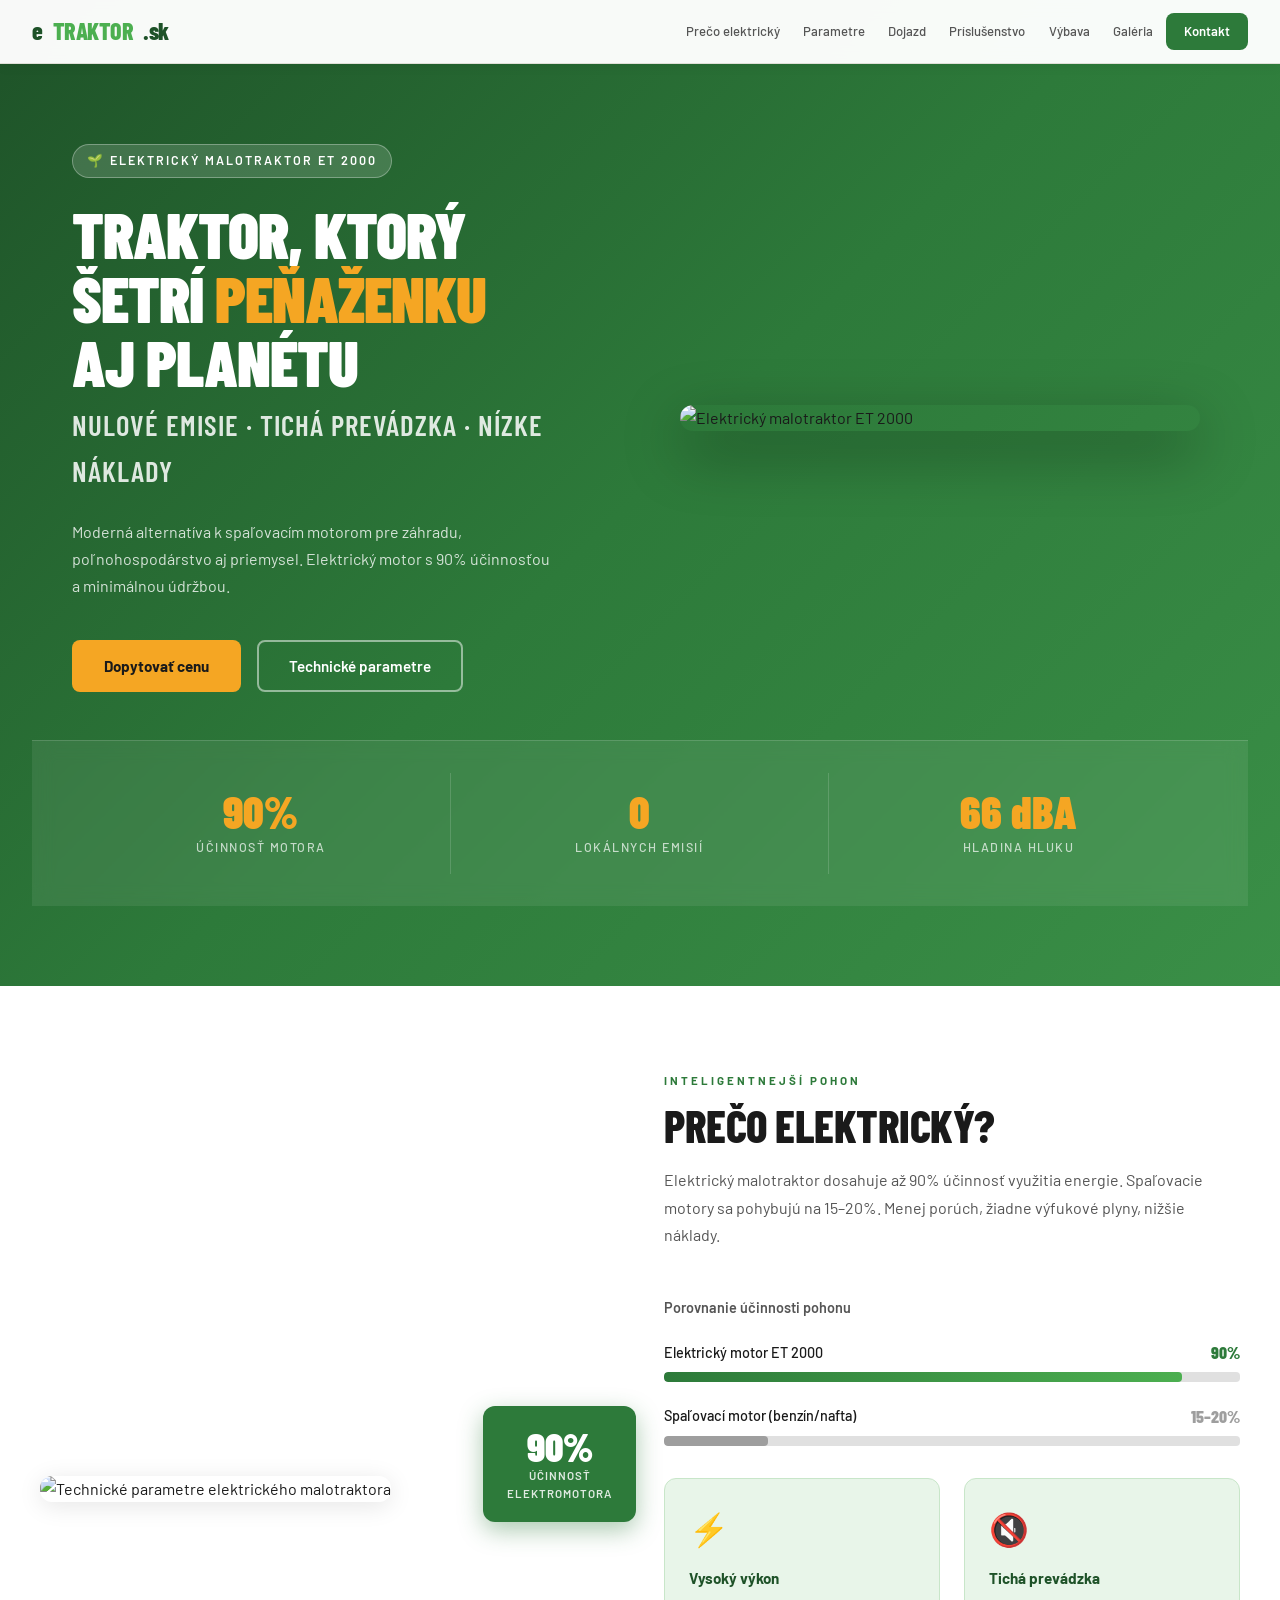
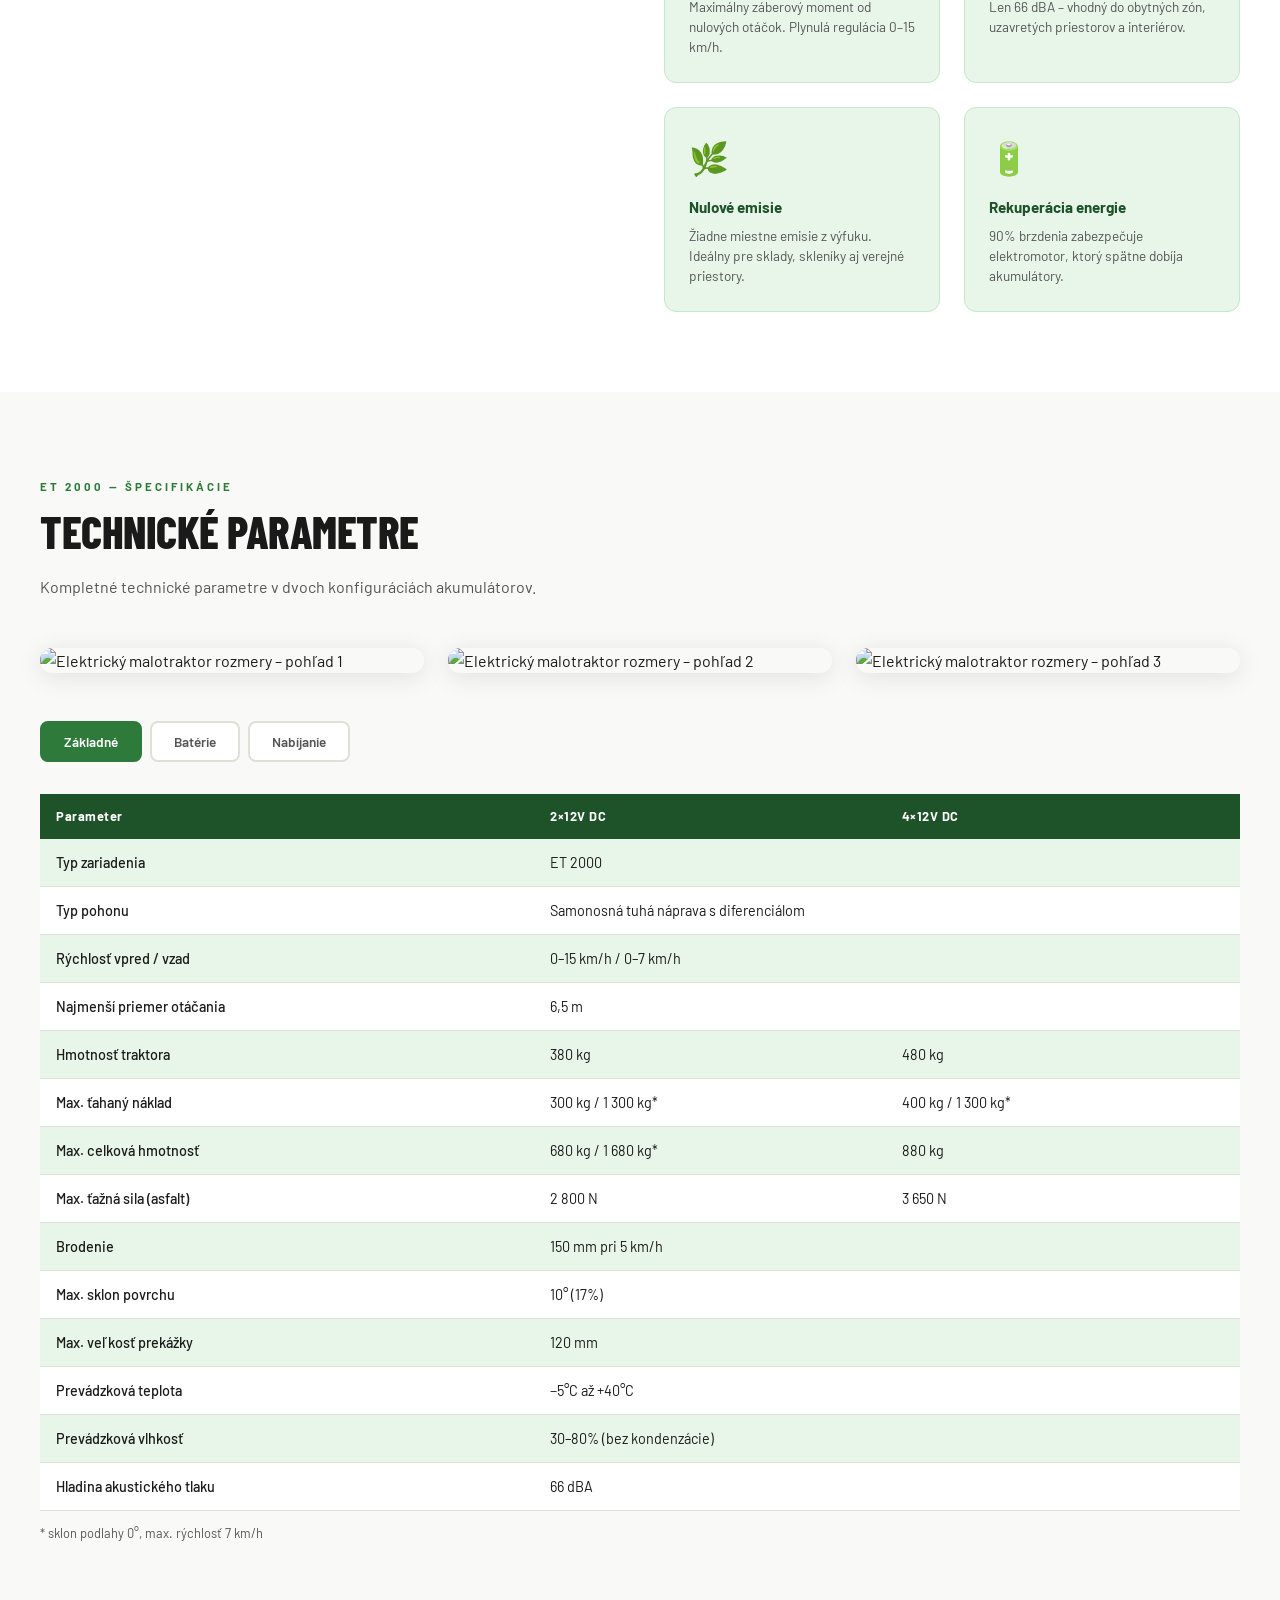
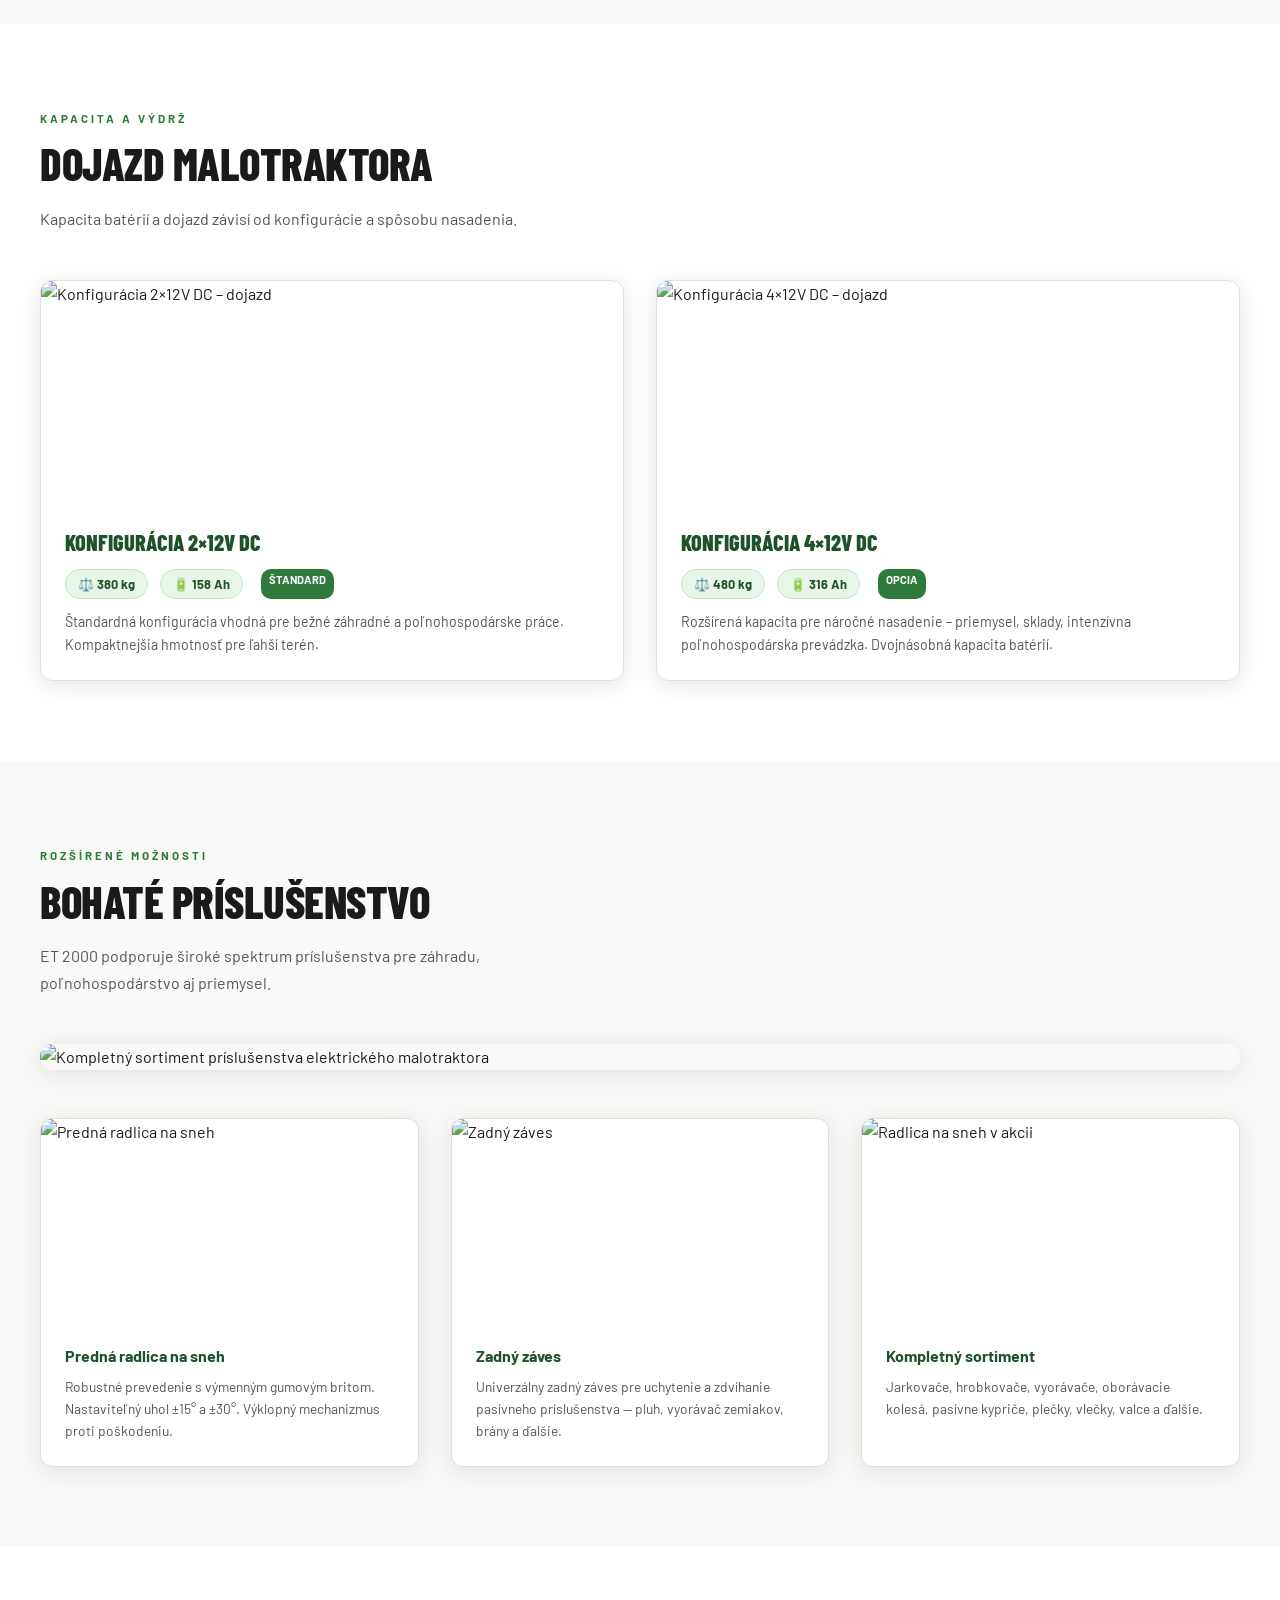
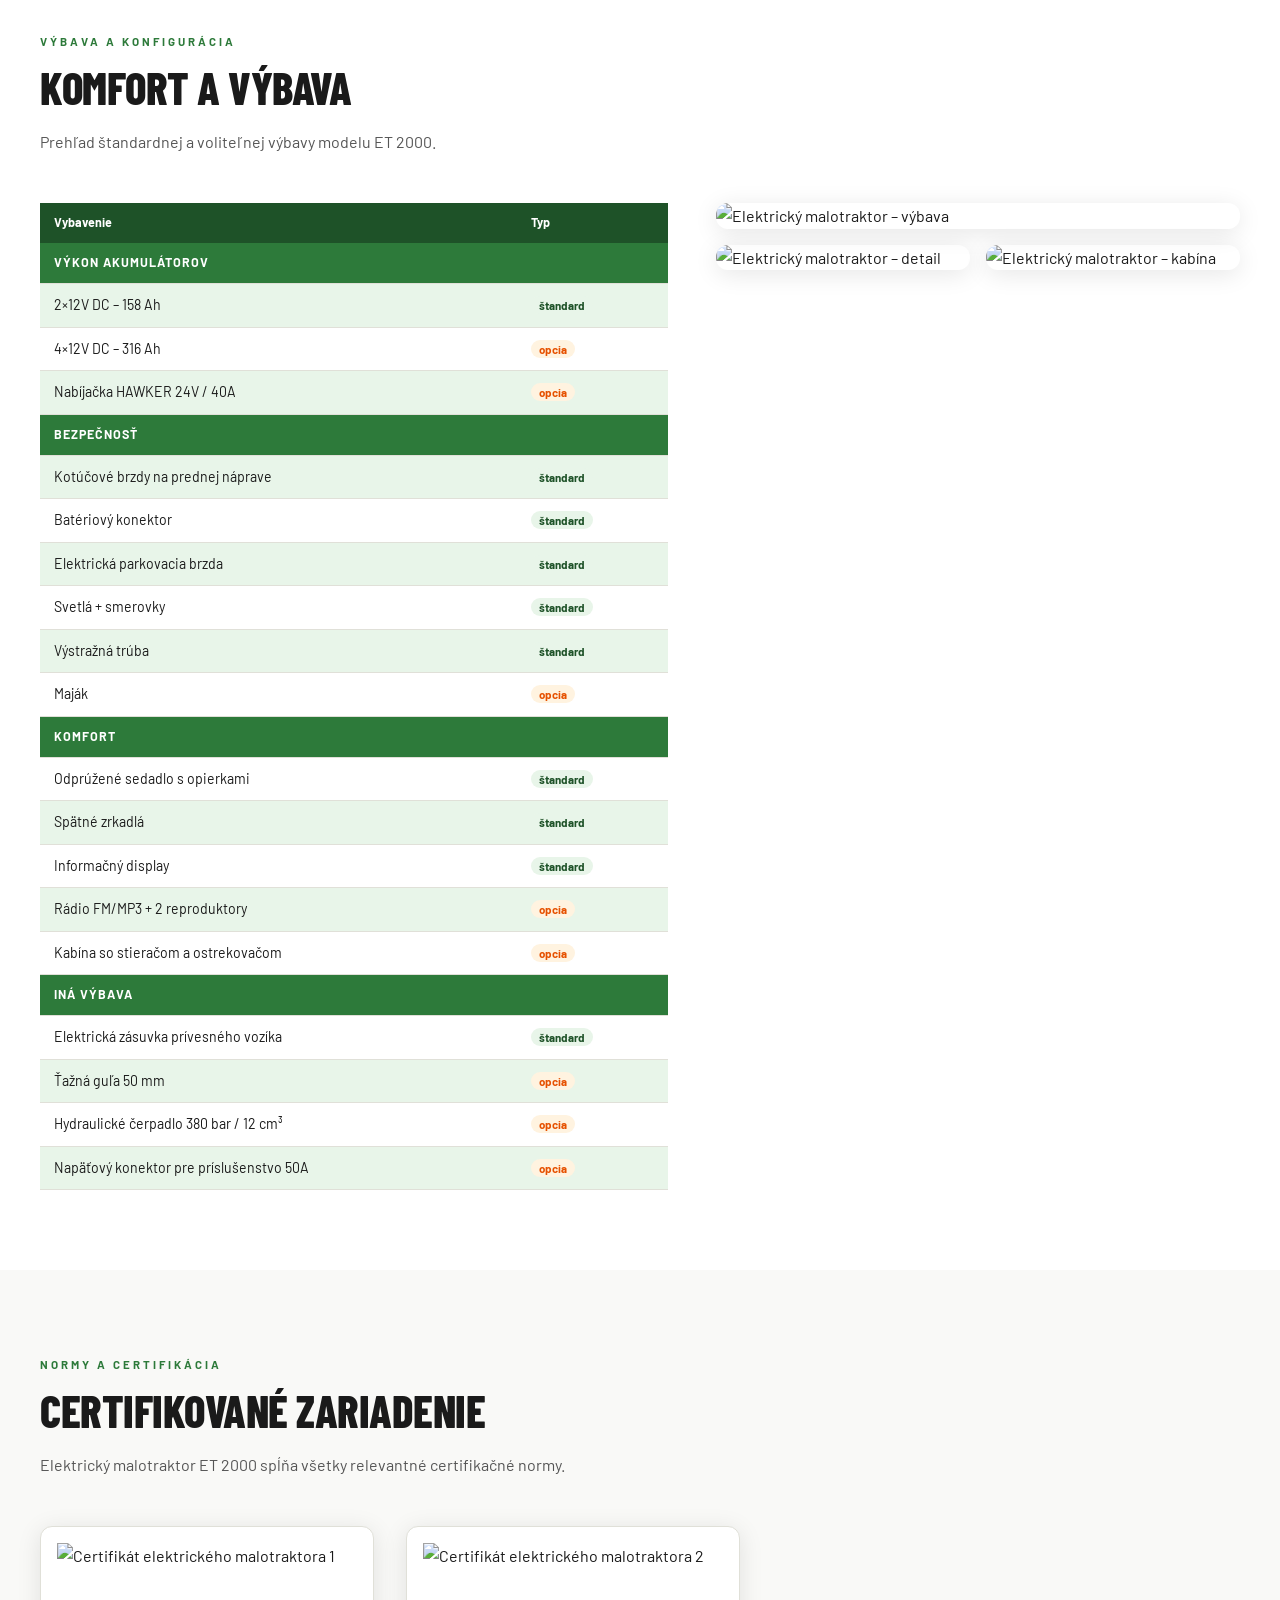
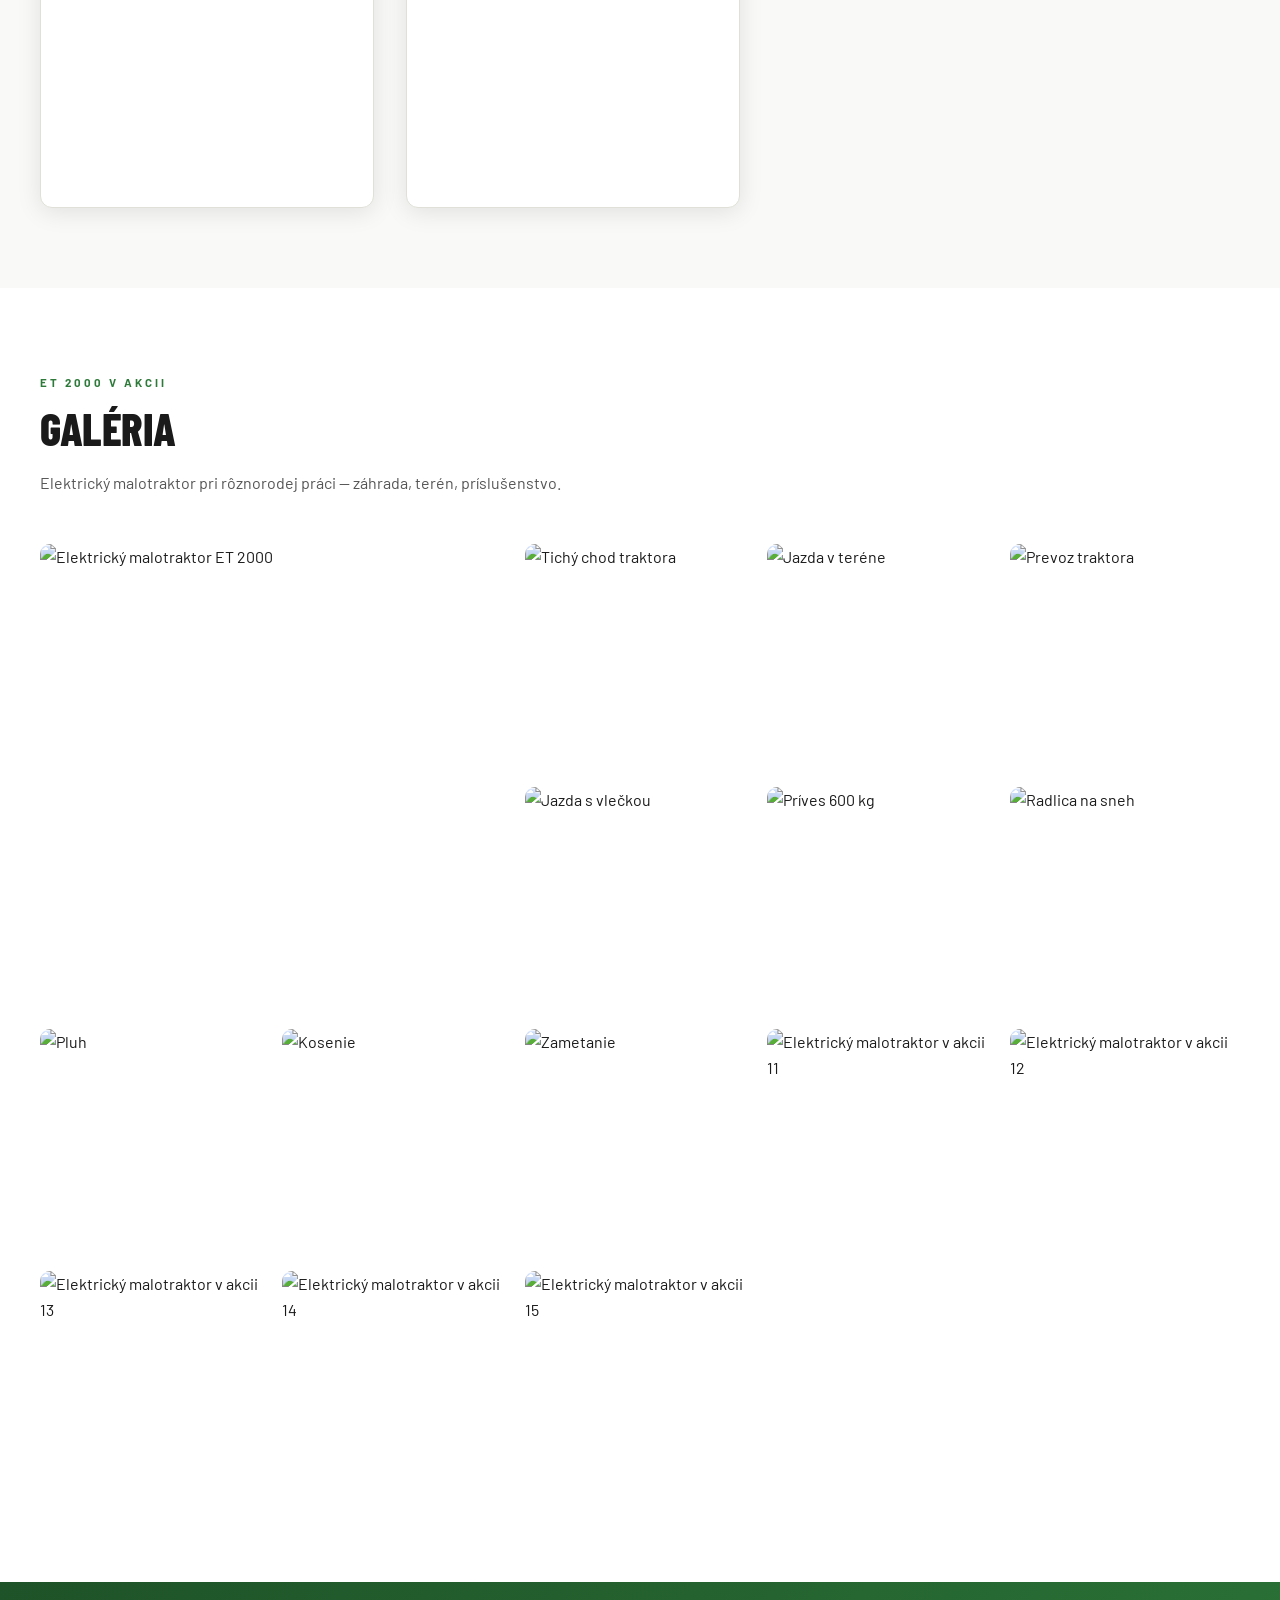
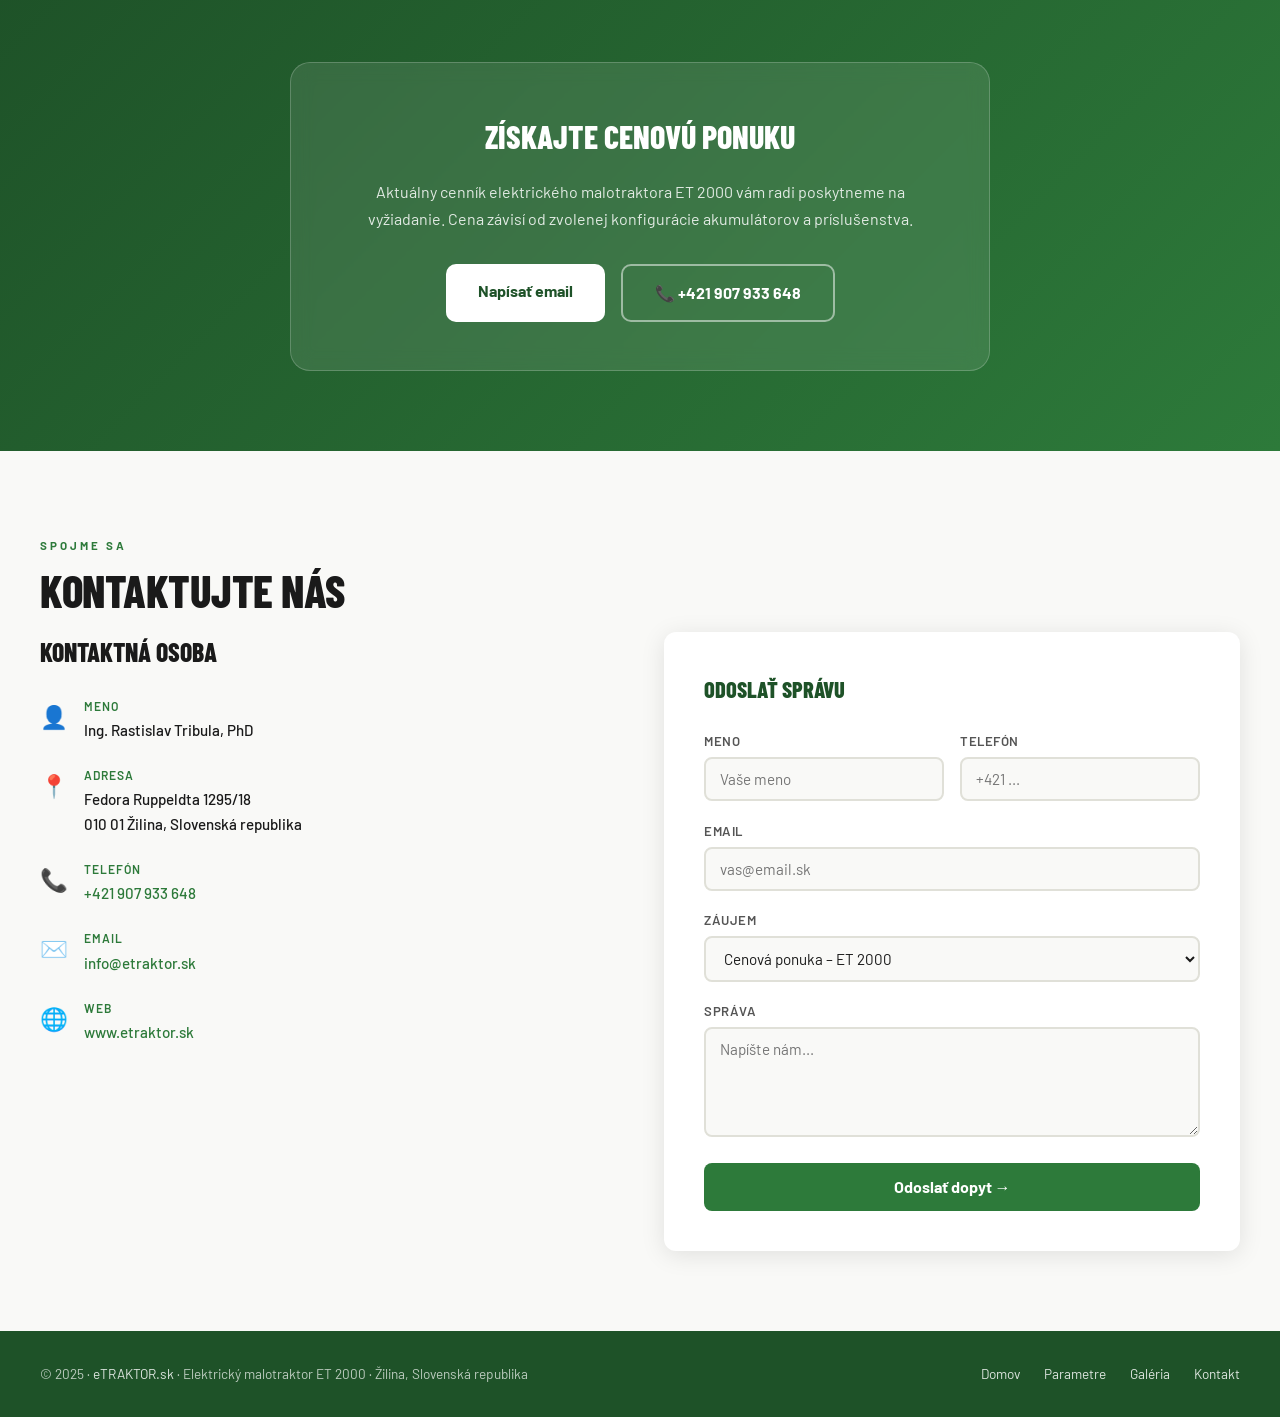
==== index.html @ 7dfd4488 "Add files via upload" ====
<!DOCTYPE html>
<html lang="sk">
<head>
  <meta charset="UTF-8" />
  <meta name="viewport" content="width=device-width, initial-scale=1.0" />
  <title>eTRAKTOR.sk – Elektrický Malotraktor ET 2000</title>
  <meta name="description" content="Elektrický malotraktor ET 2000 – nulové emisie, tichá prevádzka, 90% účinnosť motora. Moderná alternatíva k spaľovacím motorom. Žilina, Slovensko." />
  <link rel="preconnect" href="https://fonts.googleapis.com" />
  <link rel="preconnect" href="https://fonts.gstatic.com" crossorigin />
  <link href="https://fonts.googleapis.com/css2?family=Barlow+Condensed:wght@400;600;700;800;900&family=Barlow:wght@300;400;500;600&display=swap" rel="stylesheet" />
  <style>
    :root {
      --green: #2d7a3a;
      --green-dark: #1e5228;
      --green-light: #4caf50;
      --green-pale: #e8f5e9;
      --accent: #f5a623;
      --text: #1a1a1a;
      --text-muted: #555;
      --bg: #f9f9f7;
      --white: #ffffff;
      --border: #e0e0d8;
      --shadow: 0 4px 24px rgba(0,0,0,0.10);
      --radius: 12px;
    }

    *, *::before, *::after { box-sizing: border-box; margin: 0; padding: 0; }

    html { scroll-behavior: smooth; }

    body {
      font-family: 'Barlow', sans-serif;
      background: var(--bg);
      color: var(--text);
      line-height: 1.6;
    }

    /* ── NAV ── */
    nav {
      position: fixed; top: 0; left: 0; right: 0; z-index: 100;
      background: rgba(255,255,255,0.97);
      border-bottom: 1px solid var(--border);
      backdrop-filter: blur(8px);
      padding: 0 2rem;
      display: flex; align-items: center; justify-content: space-between;
      height: 64px;
      box-shadow: 0 2px 12px rgba(0,0,0,0.06);
    }
    .nav-logo {
      display: flex; align-items: center; gap: 10px;
      text-decoration: none;
      font-family: 'Barlow Condensed', sans-serif;
      font-weight: 800; font-size: 1.5rem;
      color: var(--green-dark);
      letter-spacing: -0.5px;
    }
    .nav-logo span { color: var(--green-light); }
    .nav-links { display: flex; gap: 0.2rem; align-items: center; }
    .nav-links a {
      text-decoration: none; color: var(--text-muted);
      font-size: 0.82rem; font-weight: 500;
      padding: 6px 10px; border-radius: 6px;
      transition: all 0.2s;
      white-space: nowrap;
    }
    .nav-links a:hover { color: var(--green); background: var(--green-pale); }
    .nav-cta {
      background: var(--green) !important; color: white !important;
      padding: 8px 18px !important; border-radius: 8px !important;
      font-weight: 600 !important;
    }
    .nav-cta:hover { background: var(--green-dark) !important; }
    .nav-hamburger {
      display: none; flex-direction: column; gap: 5px;
      cursor: pointer; padding: 8px; border: none; background: none;
    }
    .nav-hamburger span { display: block; width: 24px; height: 2px; background: var(--text); border-radius: 2px; transition: all 0.3s; }
    .mobile-menu {
      display: none; position: fixed; top: 64px; left: 0; right: 0; z-index: 99;
      background: white; border-bottom: 1px solid var(--border);
      padding: 1rem 2rem; flex-direction: column; gap: 0.5rem;
      box-shadow: 0 8px 24px rgba(0,0,0,0.1);
    }
    .mobile-menu.open { display: flex; }
    .mobile-menu a { text-decoration: none; color: var(--text); padding: 10px 0; border-bottom: 1px solid var(--border); font-size: 0.95rem; }

    /* ── HERO ── */
    #home {
      min-height: 100vh;
      background: linear-gradient(135deg, #1e5228 0%, #2d7a3a 50%, #3a8f47 100%);
      display: flex; flex-direction: column;
      padding-top: 64px;
      position: relative;
      overflow: hidden;
    }
    #home::before {
      content: '';
      position: absolute; inset: 0;
      background: url('https://www.etraktor.sk/images/elektricky-malotraktor.jpg') center/cover no-repeat;
      opacity: 0.18;
    }
    .hero-content {
      position: relative; z-index: 2;
      max-width: 1200px; margin: 0 auto;
      padding: 5rem 2rem 3rem;
      display: grid; grid-template-columns: 1fr 1fr; gap: 4rem; align-items: center;
    }
    .hero-text { color: white; }
    .hero-badge {
      display: inline-block;
      background: rgba(255,255,255,0.15);
      border: 1px solid rgba(255,255,255,0.3);
      color: white; font-size: 0.78rem; font-weight: 600;
      letter-spacing: 2px; text-transform: uppercase;
      padding: 6px 14px; border-radius: 20px; margin-bottom: 1.5rem;
    }
    .hero-title {
      font-family: 'Barlow Condensed', sans-serif;
      font-weight: 900; font-size: clamp(2.8rem, 5vw, 4.5rem);
      line-height: 1.0; letter-spacing: -1px; margin-bottom: 0.5rem;
      text-transform: uppercase;
    }
    .hero-title em { color: var(--accent); font-style: normal; }
    .hero-subtitle {
      font-family: 'Barlow Condensed', sans-serif;
      font-size: clamp(1.2rem, 2.5vw, 1.8rem);
      font-weight: 600; opacity: 0.85; margin-bottom: 1.5rem;
      text-transform: uppercase; letter-spacing: 1px;
    }
    .hero-desc { font-size: 1rem; opacity: 0.8; max-width: 480px; margin-bottom: 2.5rem; line-height: 1.7; }
    .hero-btns { display: flex; gap: 1rem; flex-wrap: wrap; }
    .btn-primary {
      display: inline-block; text-decoration: none;
      background: var(--accent); color: #1a1a1a;
      font-weight: 700; font-size: 0.95rem;
      padding: 14px 32px; border-radius: 8px;
      transition: all 0.2s; border: none; cursor: pointer;
    }
    .btn-primary:hover { background: #e09500; transform: translateY(-2px); box-shadow: 0 8px 20px rgba(0,0,0,0.2); }
    .btn-outline {
      display: inline-block; text-decoration: none;
      border: 2px solid rgba(255,255,255,0.5); color: white;
      font-weight: 600; font-size: 0.95rem;
      padding: 12px 30px; border-radius: 8px;
      transition: all 0.2s;
    }
    .btn-outline:hover { border-color: white; background: rgba(255,255,255,0.1); }
    .hero-image { position: relative; }
    .hero-image img {
      width: 100%; max-width: 520px;
      border-radius: 16px;
      box-shadow: 0 20px 60px rgba(0,0,0,0.4);
      display: block; margin: 0 auto;
    }
    .hero-stats {
      position: relative; z-index: 2;
      background: rgba(255,255,255,0.08);
      border-top: 1px solid rgba(255,255,255,0.15);
      backdrop-filter: blur(10px);
    }
    .hero-stats-inner {
      max-width: 1200px; margin: 0 auto;
      display: grid; grid-template-columns: repeat(3, 1fr);
      padding: 2rem;
    }
    .stat-item {
      text-align: center; color: white;
      padding: 1rem; border-right: 1px solid rgba(255,255,255,0.15);
    }
    .stat-item:last-child { border-right: none; }
    .stat-value {
      font-family: 'Barlow Condensed', sans-serif;
      font-size: 2.8rem; font-weight: 900; line-height: 1;
      color: var(--accent);
    }
    .stat-label { font-size: 0.78rem; font-weight: 500; opacity: 0.7; text-transform: uppercase; letter-spacing: 1.5px; margin-top: 4px; }

    /* ── SECTION COMMONS ── */
    section { padding: 5rem 2rem; }
    .container { max-width: 1200px; margin: 0 auto; }
    .section-tag {
      display: inline-block; font-size: 0.72rem; font-weight: 700;
      letter-spacing: 3px; text-transform: uppercase; color: var(--green);
      margin-bottom: 0.75rem;
    }
    .section-title {
      font-family: 'Barlow Condensed', sans-serif;
      font-size: clamp(2rem, 3.5vw, 2.8rem);
      font-weight: 800; letter-spacing: -0.5px; line-height: 1.1;
      text-transform: uppercase; margin-bottom: 1rem; color: var(--text);
    }
    .section-desc { font-size: 1rem; color: var(--text-muted); max-width: 560px; line-height: 1.7; margin-bottom: 3rem; }

    /* ── WHY ELECTRIC ── */
    #preco { background: white; }
    .why-grid {
      display: grid; grid-template-columns: 1fr 1fr; gap: 3rem; align-items: center;
    }
    .why-img { position: relative; }
    .why-img img { width: 100%; border-radius: var(--radius); box-shadow: var(--shadow); }
    .why-badge-float {
      position: absolute; bottom: -20px; right: -20px;
      background: var(--green); color: white;
      border-radius: 12px; padding: 1.2rem 1.5rem; text-align: center;
      box-shadow: 0 8px 24px rgba(45,122,58,0.4);
    }
    .why-badge-float .big { font-family: 'Barlow Condensed', sans-serif; font-size: 2.5rem; font-weight: 900; line-height: 1; }
    .why-badge-float .small { font-size: 0.72rem; font-weight: 600; opacity: 0.85; text-transform: uppercase; letter-spacing: 1px; }
    .features-grid {
      display: grid; grid-template-columns: 1fr 1fr; gap: 1.5rem; margin-top: 2rem;
    }
    .feature-card {
      background: var(--green-pale); border-radius: var(--radius);
      padding: 1.5rem; border: 1px solid #c8e6c9;
      transition: all 0.2s;
    }
    .feature-card:hover { transform: translateY(-3px); box-shadow: var(--shadow); }
    .feature-icon { font-size: 2rem; margin-bottom: 0.75rem; }
    .feature-title { font-weight: 700; font-size: 0.95rem; margin-bottom: 0.4rem; color: var(--green-dark); }
    .feature-desc { font-size: 0.85rem; color: var(--text-muted); line-height: 1.5; }

    /* Efficiency bar */
    .efficiency-section { margin-top: 2.5rem; }
    .eff-label { font-weight: 600; font-size: 0.9rem; margin-bottom: 1.2rem; color: var(--text-muted); }
    .eff-item { margin-bottom: 1.2rem; }
    .eff-row { display: flex; justify-content: space-between; align-items: center; margin-bottom: 6px; }
    .eff-name { font-size: 0.9rem; font-weight: 500; }
    .eff-pct { font-family: 'Barlow Condensed', sans-serif; font-weight: 800; font-size: 1.1rem; color: var(--green); }
    .eff-bar-bg { background: #e0e0e0; border-radius: 4px; height: 10px; overflow: hidden; }
    .eff-bar { height: 100%; border-radius: 4px; transition: width 1.5s ease; }
    .eff-bar.green { background: linear-gradient(90deg, var(--green), var(--green-light)); }
    .eff-bar.gray { background: #9e9e9e; }

    /* ── PARAMS ── */
    #parametre { background: var(--bg); }
    .params-img-row {
      display: grid; grid-template-columns: repeat(3, 1fr); gap: 1.5rem; margin-bottom: 3rem;
    }
    .params-img-row img {
      width: 100%; border-radius: var(--radius); box-shadow: var(--shadow);
      transition: transform 0.3s;
    }
    .params-img-row img:hover { transform: scale(1.03); }
    .params-tabs { display: flex; gap: 0.5rem; margin-bottom: 2rem; flex-wrap: wrap; }
    .tab-btn {
      border: 2px solid var(--border); background: white; color: var(--text-muted);
      font-family: 'Barlow', sans-serif; font-weight: 600; font-size: 0.85rem;
      padding: 10px 22px; border-radius: 8px; cursor: pointer; transition: all 0.2s;
    }
    .tab-btn.active, .tab-btn:hover { background: var(--green); border-color: var(--green); color: white; }
    .tab-content { display: none; }
    .tab-content.active { display: block; }
    .params-table { width: 100%; border-collapse: collapse; font-size: 0.9rem; }
    .params-table tr:nth-child(even) { background: white; }
    .params-table tr:nth-child(odd) { background: var(--green-pale); }
    .params-table th { background: var(--green-dark); color: white; padding: 12px 16px; text-align: left; font-size: 0.8rem; letter-spacing: 0.5px; }
    .params-table td { padding: 12px 16px; border-bottom: 1px solid var(--border); }
    .params-table td:first-child { font-weight: 500; }

    /* ── DOJAZD ── */
    #dojazd { background: white; }
    .dojazd-grid { display: grid; grid-template-columns: 1fr 1fr; gap: 2rem; }
    .dojazd-card {
      border-radius: var(--radius); overflow: hidden; box-shadow: var(--shadow);
      border: 1px solid var(--border); transition: transform 0.3s;
    }
    .dojazd-card:hover { transform: translateY(-4px); }
    .dojazd-card img { width: 100%; height: 220px; object-fit: cover; display: block; }
    .dojazd-card-body { padding: 1.5rem; }
    .dojazd-card-title {
      font-family: 'Barlow Condensed', sans-serif;
      font-size: 1.4rem; font-weight: 800; text-transform: uppercase; margin-bottom: 0.5rem; color: var(--green-dark);
    }
    .dojazd-badges { display: flex; gap: 0.75rem; flex-wrap: wrap; margin-bottom: 0.75rem; }
    .dojazd-badge {
      background: var(--green-pale); border: 1px solid #c8e6c9;
      color: var(--green-dark); font-size: 0.8rem; font-weight: 700;
      padding: 4px 12px; border-radius: 20px; display: flex; align-items: center; gap: 5px;
    }
    .badge-tag {
      background: var(--green); color: white; font-size: 0.7rem; font-weight: 700;
      padding: 2px 8px; border-radius: 10px; margin-left: 6px;
    }
    .dojazd-card-desc { font-size: 0.88rem; color: var(--text-muted); line-height: 1.6; }

    /* ── PRÍSLUŠENSTVO ── */
    #prislusenstvo { background: var(--bg); }
    .pris-main-img { margin-bottom: 3rem; border-radius: var(--radius); overflow: hidden; box-shadow: var(--shadow); }
    .pris-main-img img { width: 100%; max-height: 360px; object-fit: cover; display: block; }
    .pris-cards { display: grid; grid-template-columns: repeat(auto-fit, minmax(280px, 1fr)); gap: 2rem; }
    .pris-card {
      background: white; border-radius: var(--radius); overflow: hidden;
      box-shadow: var(--shadow); border: 1px solid var(--border); transition: transform 0.3s;
    }
    .pris-card:hover { transform: translateY(-4px); }
    .pris-card img { width: 100%; height: 200px; object-fit: cover; display: block; }
    .pris-card-body { padding: 1.5rem; }
    .pris-card-title { font-weight: 700; font-size: 1rem; margin-bottom: 0.5rem; color: var(--green-dark); }
    .pris-card-desc { font-size: 0.86rem; color: var(--text-muted); line-height: 1.6; }

    /* ── VÝBAVA ── */
    #komfort { background: white; }
    .komfort-grid { display: grid; grid-template-columns: 1.2fr 1fr; gap: 3rem; align-items: start; }
    .komfort-table-wrap { overflow-x: auto; }
    .komfort-table { width: 100%; border-collapse: collapse; font-size: 0.88rem; }
    .komfort-table tr:nth-child(even) { background: var(--green-pale); }
    .komfort-table th { background: var(--green-dark); color: white; padding: 10px 14px; text-align: left; font-size: 0.78rem; }
    .komfort-table td { padding: 10px 14px; border-bottom: 1px solid var(--border); }
    .komfort-table .group-row td { background: var(--green); color: white; font-weight: 700; font-size: 0.78rem; letter-spacing: 1px; text-transform: uppercase; }
    .badge-std { background: #e8f5e9; color: var(--green-dark); font-size: 0.72rem; font-weight: 700; padding: 2px 8px; border-radius: 10px; }
    .badge-opt { background: #fff3e0; color: #e65100; font-size: 0.72rem; font-weight: 700; padding: 2px 8px; border-radius: 10px; }
    .komfort-images { display: grid; grid-template-columns: 1fr 1fr; gap: 1rem; }
    .komfort-images img { width: 100%; border-radius: var(--radius); box-shadow: var(--shadow); }
    .komfort-images img:first-child { grid-column: 1 / -1; }

    /* ── CERTIFIKÁTY ── */
    #certifikaty { background: var(--bg); }
    .cert-grid { display: grid; grid-template-columns: 1fr 1fr; gap: 2rem; max-width: 700px; }
    .cert-card {
      background: white; border-radius: var(--radius); overflow: hidden;
      box-shadow: var(--shadow); border: 1px solid var(--border);
      transition: transform 0.3s; cursor: pointer;
    }
    .cert-card:hover { transform: scale(1.02); }
    .cert-card img { width: 100%; height: 280px; object-fit: contain; padding: 1rem; display: block; }

    /* ── GALÉRIA ── */
    #galeria { background: white; }
    .gallery-grid {
      display: grid; grid-template-columns: repeat(5, 1fr);
      gap: 0.75rem;
    }
    .gallery-item {
      position: relative; overflow: hidden; border-radius: 10px;
      cursor: pointer; aspect-ratio: 1;
    }
    .gallery-item:nth-child(1) { grid-column: span 2; grid-row: span 2; aspect-ratio: auto; }
    .gallery-item img {
      width: 100%; height: 100%; object-fit: cover; display: block;
      transition: transform 0.4s;
    }
    .gallery-item:hover img { transform: scale(1.08); }
    .gallery-overlay {
      position: absolute; inset: 0;
      background: linear-gradient(to top, rgba(0,0,0,0.5), transparent);
      opacity: 0; transition: opacity 0.3s; display: flex; align-items: flex-end; padding: 1rem;
    }
    .gallery-item:hover .gallery-overlay { opacity: 1; }
    .gallery-overlay-icon { color: white; font-size: 1.5rem; }

    /* Lightbox */
    .lightbox {
      position: fixed; inset: 0; z-index: 1000;
      background: rgba(0,0,0,0.93); display: none;
      align-items: center; justify-content: center;
    }
    .lightbox.open { display: flex; }
    .lightbox img { max-width: 90vw; max-height: 85vh; border-radius: 8px; object-fit: contain; }
    .lightbox-close {
      position: absolute; top: 1.5rem; right: 1.5rem;
      background: rgba(255,255,255,0.15); border: none; color: white;
      font-size: 1.8rem; cursor: pointer; width: 44px; height: 44px;
      border-radius: 50%; display: flex; align-items: center; justify-content: center;
      transition: background 0.2s;
    }
    .lightbox-close:hover { background: rgba(255,255,255,0.3); }
    .lightbox-arrow {
      position: absolute; top: 50%; transform: translateY(-50%);
      background: rgba(255,255,255,0.12); border: none; color: white;
      font-size: 2rem; cursor: pointer; width: 52px; height: 52px;
      border-radius: 50%; display: flex; align-items: center; justify-content: center;
      transition: background 0.2s;
    }
    .lightbox-arrow:hover { background: rgba(255,255,255,0.25); }
    .lightbox-prev { left: 1.5rem; }
    .lightbox-next { right: 1.5rem; }
    .lightbox-counter {
      position: absolute; bottom: 1.5rem; left: 50%; transform: translateX(-50%);
      color: rgba(255,255,255,0.7); font-size: 0.85rem;
    }

    /* ── CENNÍK ── */
    #cennik {
      background: linear-gradient(135deg, var(--green-dark) 0%, var(--green) 100%);
      color: white;
    }
    .cennik-card {
      background: rgba(255,255,255,0.1); border: 1px solid rgba(255,255,255,0.2);
      backdrop-filter: blur(10px); border-radius: 20px;
      padding: 3rem; max-width: 700px; margin: 0 auto; text-align: center;
    }
    .cennik-title {
      font-family: 'Barlow Condensed', sans-serif;
      font-size: 2rem; font-weight: 800; text-transform: uppercase; margin-bottom: 1rem;
    }
    .cennik-desc { opacity: 0.85; margin-bottom: 2rem; font-size: 1rem; line-height: 1.7; }
    .cennik-btns { display: flex; gap: 1rem; justify-content: center; flex-wrap: wrap; }
    .cennik-btns a {
      display: inline-block; text-decoration: none;
      background: white; color: var(--green-dark);
      font-weight: 700; padding: 14px 32px; border-radius: 10px; transition: all 0.2s;
    }
    .cennik-btns a:hover { transform: translateY(-2px); box-shadow: 0 8px 24px rgba(0,0,0,0.2); }
    .cennik-btns a.outline { background: transparent; color: white; border: 2px solid rgba(255,255,255,0.5); }
    .cennik-btns a.outline:hover { border-color: white; background: rgba(255,255,255,0.1); }

    /* ── KONTAKT ── */
    #kontakty { background: var(--bg); }
    .kontakt-grid { display: grid; grid-template-columns: 1fr 1fr; gap: 3rem; align-items: start; }
    .kontakt-info h3 { font-family: 'Barlow Condensed', sans-serif; font-size: 1.6rem; font-weight: 800; text-transform: uppercase; margin-bottom: 1.5rem; }
    .kontakt-item { display: flex; gap: 1rem; margin-bottom: 1.5rem; align-items: flex-start; }
    .kontakt-icon { font-size: 1.4rem; flex-shrink: 0; margin-top: 2px; }
    .kontakt-label { font-size: 0.75rem; font-weight: 600; color: var(--green); text-transform: uppercase; letter-spacing: 1px; margin-bottom: 2px; }
    .kontakt-value { font-size: 0.95rem; font-weight: 500; color: var(--text); }
    .kontakt-value a { color: var(--green); text-decoration: none; }
    .kontakt-form { background: white; border-radius: var(--radius); padding: 2.5rem; box-shadow: var(--shadow); }
    .kontakt-form h3 { font-family: 'Barlow Condensed', sans-serif; font-size: 1.4rem; font-weight: 800; text-transform: uppercase; margin-bottom: 1.5rem; color: var(--green-dark); }
    .form-row { display: grid; grid-template-columns: 1fr 1fr; gap: 1rem; }
    .form-group { margin-bottom: 1.2rem; }
    .form-group label { display: block; font-size: 0.82rem; font-weight: 600; margin-bottom: 5px; color: var(--text-muted); text-transform: uppercase; letter-spacing: 0.5px; }
    .form-group input, .form-group textarea, .form-group select {
      width: 100%; border: 2px solid var(--border); border-radius: 8px;
      padding: 11px 14px; font-family: 'Barlow', sans-serif; font-size: 0.95rem;
      background: var(--bg); color: var(--text); transition: border 0.2s;
    }
    .form-group input:focus, .form-group textarea:focus, .form-group select:focus {
      outline: none; border-color: var(--green);
    }
    .form-group textarea { resize: vertical; min-height: 110px; }
    .form-submit {
      width: 100%; background: var(--green); color: white;
      border: none; border-radius: 8px; padding: 14px;
      font-family: 'Barlow', sans-serif; font-weight: 700; font-size: 1rem;
      cursor: pointer; transition: all 0.2s;
    }
    .form-submit:hover { background: var(--green-dark); transform: translateY(-1px); }

    /* ── FOOTER ── */
    footer {
      background: var(--green-dark); color: rgba(255,255,255,0.7);
      padding: 2rem; text-align: center; font-size: 0.85rem;
    }
    footer a { color: rgba(255,255,255,0.85); text-decoration: none; }
    footer a:hover { color: white; }
    .footer-inner { max-width: 1200px; margin: 0 auto; display: flex; justify-content: space-between; align-items: center; flex-wrap: wrap; gap: 1rem; }

    /* ── RESPONSIVE ── */
    @media (max-width: 900px) {
      .nav-links { display: none; }
      .nav-hamburger { display: flex; }
      .hero-content { grid-template-columns: 1fr; gap: 2rem; text-align: center; }
      .hero-image { order: -1; }
      .hero-desc, .hero-btns { margin-left: auto; margin-right: auto; }
      .hero-btns { justify-content: center; }
      .why-grid, .komfort-grid, .kontakt-grid { grid-template-columns: 1fr; }
      .why-badge-float { right: 0; bottom: -10px; }
      .gallery-grid { grid-template-columns: repeat(3, 1fr); }
      .gallery-item:nth-child(1) { grid-column: span 1; grid-row: span 1; aspect-ratio: 1; }
      .dojazd-grid { grid-template-columns: 1fr; }
      .params-img-row { grid-template-columns: 1fr; }
      .cert-grid { grid-template-columns: 1fr; }
      .hero-stats-inner { grid-template-columns: 1fr; gap: 0; }
      .stat-item { border-right: none; border-bottom: 1px solid rgba(255,255,255,0.15); }
      .stat-item:last-child { border-bottom: none; }
    }
    @media (max-width: 600px) {
      section { padding: 3rem 1.2rem; }
      .features-grid { grid-template-columns: 1fr; }
      .form-row { grid-template-columns: 1fr; }
      .gallery-grid { grid-template-columns: repeat(2, 1fr); }
      .komfort-images { grid-template-columns: 1fr; }
      .komfort-images img:first-child { grid-column: auto; }
      .pris-cards { grid-template-columns: 1fr; }
    }
  </style>
</head>
<body>

<!-- NAV -->
<nav>
  <a href="#home" class="nav-logo">e<span>TRAKTOR</span>.sk</a>
  <div class="nav-links">
    <a href="#preco">Prečo elektrický</a>
    <a href="#parametre">Parametre</a>
    <a href="#dojazd">Dojazd</a>
    <a href="#prislusenstvo">Príslušenstvo</a>
    <a href="#komfort">Výbava</a>
    <a href="#galeria">Galéria</a>
    <a href="#kontakty" class="nav-cta">Kontakt</a>
  </div>
  <button class="nav-hamburger" onclick="toggleMenu()" aria-label="Menu">
    <span></span><span></span><span></span>
  </button>
</nav>
<div class="mobile-menu" id="mobileMenu">
  <a href="#preco" onclick="toggleMenu()">Prečo elektrický</a>
  <a href="#parametre" onclick="toggleMenu()">Technické parametre</a>
  <a href="#dojazd" onclick="toggleMenu()">Dojazd</a>
  <a href="#prislusenstvo" onclick="toggleMenu()">Príslušenstvo</a>
  <a href="#komfort" onclick="toggleMenu()">Komfort a výbava</a>
  <a href="#certifikaty" onclick="toggleMenu()">Certifikáty</a>
  <a href="#galeria" onclick="toggleMenu()">Galéria</a>
  <a href="#cennik" onclick="toggleMenu()">Cenník</a>
  <a href="#kontakty" onclick="toggleMenu()">Kontakt</a>
</div>

<!-- HERO -->
<section id="home">
  <div class="hero-content">
    <div class="hero-text">
      <div class="hero-badge">🌱 Elektrický Malotraktor ET 2000</div>
      <h1 class="hero-title">Traktor, ktorý<br/>šetrí <em>peňaženku</em><br/>aj planétu</h1>
      <p class="hero-subtitle">Nulové emisie · Tichá prevádzka · Nízke náklady</p>
      <p class="hero-desc">Moderná alternatíva k spaľovacím motorom pre záhradu, poľnohospodárstvo aj priemysel. Elektrický motor s 90% účinnosťou a minimálnou údržbou.</p>
      <div class="hero-btns">
        <a href="#kontakty" class="btn-primary">Dopytovať cenu</a>
        <a href="#parametre" class="btn-outline">Technické parametre</a>
      </div>
    </div>
    <div class="hero-image">
      <img src="https://www.etraktor.sk/images/elektricky-malotraktor.jpg" alt="Elektrický malotraktor ET 2000" />
    </div>
  </div>
  <div class="hero-stats">
    <div class="hero-stats-inner">
      <div class="stat-item">
        <div class="stat-value">90%</div>
        <div class="stat-label">Účinnosť motora</div>
      </div>
      <div class="stat-item">
        <div class="stat-value">0</div>
        <div class="stat-label">Lokálnych emisií</div>
      </div>
      <div class="stat-item">
        <div class="stat-value">66 dBA</div>
        <div class="stat-label">Hladina hluku</div>
      </div>
    </div>
  </div>
</section>

<!-- PREČO ELEKTRICKÝ -->
<section id="preco">
  <div class="container">
    <div class="why-grid">
      <div class="why-img">
        <img src="https://www.etraktor.sk/images/parametre.png" alt="Technické parametre elektrického malotraktora" />
        <div class="why-badge-float">
          <div class="big">90%</div>
          <div class="small">Účinnosť<br/>elektromotora</div>
        </div>
      </div>
      <div>
        <span class="section-tag">Inteligentnejší pohon</span>
        <h2 class="section-title">Prečo elektrický?</h2>
        <p class="section-desc">Elektrický malotraktor dosahuje až 90% účinnosť využitia energie. Spaľovacie motory sa pohybujú na 15–20%. Menej porúch, žiadne výfukové plyny, nižšie náklady.</p>

        <div class="efficiency-section">
          <div class="eff-label">Porovnanie účinnosti pohonu</div>
          <div class="eff-item">
            <div class="eff-row">
              <span class="eff-name">Elektrický motor ET 2000</span>
              <span class="eff-pct" style="color:var(--green)">90%</span>
            </div>
            <div class="eff-bar-bg"><div class="eff-bar green" style="width:90%"></div></div>
          </div>
          <div class="eff-item">
            <div class="eff-row">
              <span class="eff-name">Spaľovací motor (benzín/nafta)</span>
              <span class="eff-pct" style="color:#9e9e9e">15–20%</span>
            </div>
            <div class="eff-bar-bg"><div class="eff-bar gray" style="width:18%"></div></div>
          </div>
        </div>

        <div class="features-grid">
          <div class="feature-card">
            <div class="feature-icon">⚡</div>
            <div class="feature-title">Vysoký výkon</div>
            <div class="feature-desc">Maximálny záberový moment od nulových otáčok. Plynulá regulácia 0–15 km/h.</div>
          </div>
          <div class="feature-card">
            <div class="feature-icon">🔇</div>
            <div class="feature-title">Tichá prevádzka</div>
            <div class="feature-desc">Len 66 dBA – vhodný do obytných zón, uzavretých priestorov a interiérov.</div>
          </div>
          <div class="feature-card">
            <div class="feature-icon">🌿</div>
            <div class="feature-title">Nulové emisie</div>
            <div class="feature-desc">Žiadne miestne emisie z výfuku. Ideálny pre sklady, skleníky aj verejné priestory.</div>
          </div>
          <div class="feature-card">
            <div class="feature-icon">🔋</div>
            <div class="feature-title">Rekuperácia energie</div>
            <div class="feature-desc">90% brzdenia zabezpečuje elektromotor, ktorý spätne dobíja akumulátory.</div>
          </div>
        </div>
      </div>
    </div>
  </div>
</section>

<!-- TECHNICKÉ PARAMETRE -->
<section id="parametre">
  <div class="container">
    <span class="section-tag">ET 2000 — Špecifikácie</span>
    <h2 class="section-title">Technické parametre</h2>
    <p class="section-desc">Kompletné technické parametre v dvoch konfiguráciách akumulátorov.</p>

    <div class="params-img-row">
      <img src="https://www.etraktor.sk/images/rozmerythumb1.png" alt="Elektrický malotraktor rozmery – pohľad 1" />
      <img src="https://www.etraktor.sk/images/rozmerythumb2.png" alt="Elektrický malotraktor rozmery – pohľad 2" />
      <img src="https://www.etraktor.sk/images/rozmerythumb3.png" alt="Elektrický malotraktor rozmery – pohľad 3" />
    </div>

    <div class="params-tabs">
      <button class="tab-btn active" onclick="showTab('zakladne')">Základné</button>
      <button class="tab-btn" onclick="showTab('baterie')">Batérie</button>
      <button class="tab-btn" onclick="showTab('nabijanie')">Nabíjanie</button>
    </div>

    <div id="tab-zakladne" class="tab-content active">
      <table class="params-table">
        <thead><tr><th>Parameter</th><th>2×12V DC</th><th>4×12V DC</th></tr></thead>
        <tbody>
          <tr><td>Typ zariadenia</td><td colspan="2">ET 2000</td></tr>
          <tr><td>Typ pohonu</td><td colspan="2">Samonosná tuhá náprava s diferenciálom</td></tr>
          <tr><td>Rýchlosť vpred / vzad</td><td colspan="2">0–15 km/h / 0–7 km/h</td></tr>
          <tr><td>Najmenší priemer otáčania</td><td colspan="2">6,5 m</td></tr>
          <tr><td>Hmotnosť traktora</td><td>380 kg</td><td>480 kg</td></tr>
          <tr><td>Max. ťahaný náklad</td><td>300 kg / 1 300 kg*</td><td>400 kg / 1 300 kg*</td></tr>
          <tr><td>Max. celková hmotnosť</td><td>680 kg / 1 680 kg*</td><td>880 kg</td></tr>
          <tr><td>Max. ťažná sila (asfalt)</td><td>2 800 N</td><td>3 650 N</td></tr>
          <tr><td>Brodenie</td><td colspan="2">150 mm pri 5 km/h</td></tr>
          <tr><td>Max. sklon povrchu</td><td colspan="2">10° (17%)</td></tr>
          <tr><td>Max. veľkosť prekážky</td><td colspan="2">120 mm</td></tr>
          <tr><td>Prevádzková teplota</td><td colspan="2">−5°C až +40°C</td></tr>
          <tr><td>Prevádzková vlhkosť</td><td colspan="2">30–80% (bez kondenzácie)</td></tr>
          <tr><td>Hladina akustického tlaku</td><td colspan="2">66 dBA</td></tr>
        </tbody>
      </table>
      <p style="font-size:0.8rem;color:var(--text-muted);margin-top:0.75rem;">* sklon podlahy 0°, max. rýchlosť 7 km/h</p>
    </div>

    <div id="tab-baterie" class="tab-content">
      <table class="params-table">
        <thead><tr><th>Parameter</th><th>2×12V DC</th><th>4×12V DC</th></tr></thead>
        <tbody>
          <tr><td>Typ batérií</td><td colspan="2">Hawker XFC – trakčné (bez údržby)</td></tr>
          <tr><td>Kapacita</td><td>158 Ah</td><td>316 Ah</td></tr>
          <tr><td>Hmotnosť konfigu.</td><td>380 kg</td><td>480 kg</td></tr>
          <tr><td>Životnosť cyklov (60% vybitie)</td><td colspan="2">1 200 ZVEI cyklov</td></tr>
          <tr><td>Životnosť cyklov (80% vybitie)</td><td colspan="2">800 cyklov</td></tr>
          <tr><td>Menovitá prevádzková teplota</td><td colspan="2">30°C</td></tr>
          <tr><td>Max. prevádzková teplota</td><td colspan="2">45°C</td></tr>
          <tr><td>Doplňovanie destilovanej vody</td><td colspan="2">Nie je potrebné</td></tr>
        </tbody>
      </table>
    </div>

    <div id="tab-nabijanie" class="tab-content">
      <table class="params-table">
        <thead><tr><th>Parameter</th><th>Hodnota</th></tr></thead>
        <tbody>
          <tr><td>Typ nabíjačky</td><td>Hawker XFC schválená nabíjačka</td></tr>
          <tr><td>Vstupné napätie</td><td>240V AC (sieť)</td></tr>
          <tr><td>Výstupné napätie</td><td>24V DC</td></tr>
          <tr><td>Prúd nabíjačky (opcia)</td><td>40A</td></tr>
          <tr><td>Nabíjanie počas prevádzky</td><td>Kdekoľvek – bez poškodenia batérií</td></tr>
          <tr><td>Odporúčané skladovanie batérií</td><td>Plne nabité, 20°C, sucho</td></tr>
        </tbody>
      </table>
      <div style="margin-top:2rem;">
        <img src="https://www.etraktor.sk/images/nabijanie.png" alt="Nabíjanie elektrického malotraktora" style="max-width:400px;border-radius:var(--radius);box-shadow:var(--shadow);" />
      </div>
    </div>
  </div>
</section>

<!-- DOJAZD -->
<section id="dojazd">
  <div class="container">
    <span class="section-tag">Kapacita a výdrž</span>
    <h2 class="section-title">Dojazd malotraktora</h2>
    <p class="section-desc">Kapacita batérií a dojazd závisí od konfigurácie a spôsobu nasadenia.</p>
    <div class="dojazd-grid">
      <div class="dojazd-card">
        <img src="https://www.etraktor.sk/images/dojazd1.jpg" alt="Konfigurácia 2×12V DC – dojazd" />
        <div class="dojazd-card-body">
          <div class="dojazd-card-title">Konfigurácia 2×12V DC</div>
          <div class="dojazd-badges">
            <span class="dojazd-badge">⚖️ 380 kg</span>
            <span class="dojazd-badge">🔋 158 Ah</span>
            <span class="badge-tag">ŠTANDARD</span>
          </div>
          <p class="dojazd-card-desc">Štandardná konfigurácia vhodná pre bežné záhradné a poľnohospodárske práce. Kompaktnejšia hmotnosť pre ľahší terén.</p>
        </div>
      </div>
      <div class="dojazd-card">
        <img src="https://www.etraktor.sk/images/dojazd2.jpg" alt="Konfigurácia 4×12V DC – dojazd" />
        <div class="dojazd-card-body">
          <div class="dojazd-card-title">Konfigurácia 4×12V DC</div>
          <div class="dojazd-badges">
            <span class="dojazd-badge">⚖️ 480 kg</span>
            <span class="dojazd-badge">🔋 316 Ah</span>
            <span class="badge-tag">OPCIA</span>
          </div>
          <p class="dojazd-card-desc">Rozšírená kapacita pre náročné nasadenie – priemysel, sklady, intenzívna poľnohospodárska prevádzka. Dvojnásobná kapacita batérií.</p>
        </div>
      </div>
    </div>
  </div>
</section>

<!-- PRÍSLUŠENSTVO -->
<section id="prislusenstvo">
  <div class="container">
    <span class="section-tag">Rozšírené možnosti</span>
    <h2 class="section-title">Bohaté príslušenstvo</h2>
    <p class="section-desc">ET 2000 podporuje široké spektrum príslušenstva pre záhradu, poľnohospodárstvo aj priemysel.</p>

    <div class="pris-main-img">
      <img src="https://www.etraktor.sk/images/prislusenstvosumar.jpg" alt="Kompletný sortiment príslušenstva elektrického malotraktora" />
    </div>

    <div class="pris-cards">
      <div class="pris-card">
        <img src="https://www.etraktor.sk/images/prislusenstvo.jpg" alt="Predná radlica na sneh" />
        <div class="pris-card-body">
          <div class="pris-card-title">Predná radlica na sneh</div>
          <p class="pris-card-desc">Robustné prevedenie s výmenným gumovým britom. Nastaviteľný uhol ±15° a ±30°. Výklopný mechanizmus proti poškodeniu.</p>
        </div>
      </div>
      <div class="pris-card">
        <img src="https://www.etraktor.sk/images/zadnyzaves.png" alt="Zadný záves" />
        <div class="pris-card-body">
          <div class="pris-card-title">Zadný záves</div>
          <p class="pris-card-desc">Univerzálny zadný záves pre uchytenie a zdvíhanie pasívneho príslušenstva — pluh, vyorávač zemiakov, brány a ďalšie.</p>
        </div>
      </div>
      <div class="pris-card">
        <img src="https://www.etraktor.sk/images/galeria/elektricky-malotraktor-07.JPG" alt="Radlica na sneh v akcii" />
        <div class="pris-card-body">
          <div class="pris-card-title">Kompletný sortiment</div>
          <p class="pris-card-desc">Jarkovače, hrobkovače, vyorávače, oborávacie kolesá, pasívne kypriče, plečky, vlečky, valce a ďalšie.</p>
        </div>
      </div>
    </div>
  </div>
</section>

<!-- KOMFORT A VÝBAVA -->
<section id="komfort">
  <div class="container">
    <span class="section-tag">Výbava a konfigurácia</span>
    <h2 class="section-title">Komfort a výbava</h2>
    <p class="section-desc">Prehľad štandardnej a voliteľnej výbavy modelu ET 2000.</p>

    <div class="komfort-grid">
      <div class="komfort-table-wrap">
        <table class="komfort-table">
          <thead><tr><th>Vybavenie</th><th>Typ</th></tr></thead>
          <tbody>
            <tr class="group-row"><td colspan="2">Výkon akumulátorov</td></tr>
            <tr><td>2×12V DC – 158 Ah</td><td><span class="badge-std">štandard</span></td></tr>
            <tr><td>4×12V DC – 316 Ah</td><td><span class="badge-opt">opcia</span></td></tr>
            <tr><td>Nabíjačka HAWKER 24V / 40A</td><td><span class="badge-opt">opcia</span></td></tr>
            <tr class="group-row"><td colspan="2">Bezpečnosť</td></tr>
            <tr><td>Kotúčové brzdy na prednej náprave</td><td><span class="badge-std">štandard</span></td></tr>
            <tr><td>Batériový konektor</td><td><span class="badge-std">štandard</span></td></tr>
            <tr><td>Elektrická parkovacia brzda</td><td><span class="badge-std">štandard</span></td></tr>
            <tr><td>Svetlá + smerovky</td><td><span class="badge-std">štandard</span></td></tr>
            <tr><td>Výstražná trúba</td><td><span class="badge-std">štandard</span></td></tr>
            <tr><td>Maják</td><td><span class="badge-opt">opcia</span></td></tr>
            <tr class="group-row"><td colspan="2">Komfort</td></tr>
            <tr><td>Odprúžené sedadlo s opierkami</td><td><span class="badge-std">štandard</span></td></tr>
            <tr><td>Spätné zrkadlá</td><td><span class="badge-std">štandard</span></td></tr>
            <tr><td>Informačný display</td><td><span class="badge-std">štandard</span></td></tr>
            <tr><td>Rádio FM/MP3 + 2 reproduktory</td><td><span class="badge-opt">opcia</span></td></tr>
            <tr><td>Kabína so stieračom a ostrekovačom</td><td><span class="badge-opt">opcia</span></td></tr>
            <tr class="group-row"><td colspan="2">Iná výbava</td></tr>
            <tr><td>Elektrická zásuvka prívesného vozíka</td><td><span class="badge-std">štandard</span></td></tr>
            <tr><td>Ťažná guľa 50 mm</td><td><span class="badge-opt">opcia</span></td></tr>
            <tr><td>Hydraulické čerpadlo 380 bar / 12 cm³</td><td><span class="badge-opt">opcia</span></td></tr>
            <tr><td>Napäťový konektor pre príslušenstvo 50A</td><td><span class="badge-opt">opcia</span></td></tr>
          </tbody>
        </table>
      </div>
      <div class="komfort-images">
        <img src="https://www.etraktor.sk/images/prislusenstvo2.png" alt="Elektrický malotraktor – výbava" />
        <img src="https://www.etraktor.sk/images/prislusenstvo3.png" alt="Elektrický malotraktor – detail" />
        <img src="https://www.etraktor.sk/images/prislusenstvo4.png" alt="Elektrický malotraktor – kabína" />
      </div>
    </div>
  </div>
</section>

<!-- CERTIFIKÁTY -->
<section id="certifikaty">
  <div class="container">
    <span class="section-tag">Normy a certifikácia</span>
    <h2 class="section-title">Certifikované zariadenie</h2>
    <p class="section-desc">Elektrický malotraktor ET 2000 spĺňa všetky relevantné certifikačné normy.</p>
    <div class="cert-grid">
      <div class="cert-card" onclick="openLightboxDirect('https://www.etraktor.sk/images/certifikat1.jpg')">
        <img src="https://www.etraktor.sk/images/certifikat1.jpg" alt="Certifikát elektrického malotraktora 1" />
      </div>
      <div class="cert-card" onclick="openLightboxDirect('https://www.etraktor.sk/images/certifikat2.jpg')">
        <img src="https://www.etraktor.sk/images/certifikat2.jpg" alt="Certifikát elektrického malotraktora 2" />
      </div>
    </div>
  </div>
</section>

<!-- GALÉRIA -->
<section id="galeria">
  <div class="container">
    <span class="section-tag">ET 2000 v akcii</span>
    <h2 class="section-title">Galéria</h2>
    <p class="section-desc">Elektrický malotraktor pri rôznorodej práci — záhrada, terén, príslušenstvo.</p>
    <div class="gallery-grid" id="galleryGrid">
      <!-- JS fills this -->
    </div>
  </div>
</section>

<!-- CENNÍK -->
<section id="cennik">
  <div class="container">
    <div class="cennik-card">
      <h2 class="cennik-title">Získajte cenovú ponuku</h2>
      <p class="cennik-desc">Aktuálny cenník elektrického malotraktora ET 2000 vám radi poskytneme na vyžiadanie. Cena závisí od zvolenej konfigurácie akumulátorov a príslušenstva.</p>
      <div class="cennik-btns">
        <a href="mailto:info@etraktor.sk">Napísať email</a>
        <a href="tel:+421907933648" class="outline">📞 +421 907 933 648</a>
      </div>
    </div>
  </div>
</section>

<!-- KONTAKT -->
<section id="kontakty">
  <div class="container">
    <span class="section-tag">Spojme sa</span>
    <h2 class="section-title">Kontaktujte nás</h2>
    <div class="kontakt-grid">
      <div class="kontakt-info">
        <h3>Kontaktná osoba</h3>
        <div class="kontakt-item">
          <div class="kontakt-icon">👤</div>
          <div>
            <div class="kontakt-label">Meno</div>
            <div class="kontakt-value">Ing. Rastislav Tribula, PhD</div>
          </div>
        </div>
        <div class="kontakt-item">
          <div class="kontakt-icon">📍</div>
          <div>
            <div class="kontakt-label">Adresa</div>
            <div class="kontakt-value">Fedora Ruppeldta 1295/18<br/>010 01 Žilina, Slovenská republika</div>
          </div>
        </div>
        <div class="kontakt-item">
          <div class="kontakt-icon">📞</div>
          <div>
            <div class="kontakt-label">Telefón</div>
            <div class="kontakt-value"><a href="tel:+421907933648">+421 907 933 648</a></div>
          </div>
        </div>
        <div class="kontakt-item">
          <div class="kontakt-icon">✉️</div>
          <div>
            <div class="kontakt-label">Email</div>
            <div class="kontakt-value"><a href="mailto:info@etraktor.sk">info@etraktor.sk</a></div>
          </div>
        </div>
        <div class="kontakt-item">
          <div class="kontakt-icon">🌐</div>
          <div>
            <div class="kontakt-label">Web</div>
            <div class="kontakt-value"><a href="https://www.etraktor.sk" target="_blank">www.etraktor.sk</a></div>
          </div>
        </div>
      </div>

      <div class="kontakt-form">
        <h3>Odoslať správu</h3>
        <div class="form-row">
          <div class="form-group">
            <label>Meno</label>
            <input type="text" placeholder="Vaše meno" />
          </div>
          <div class="form-group">
            <label>Telefón</label>
            <input type="tel" placeholder="+421 ..." />
          </div>
        </div>
        <div class="form-group">
          <label>Email</label>
          <input type="email" placeholder="vas@email.sk" />
        </div>
        <div class="form-group">
          <label>Záujem</label>
          <select>
            <option>Cenová ponuka – ET 2000</option>
            <option>Technické informácie</option>
            <option>Príslušenstvo</option>
            <option>Iné</option>
          </select>
        </div>
        <div class="form-group">
          <label>Správa</label>
          <textarea placeholder="Napíšte nám..."></textarea>
        </div>
        <button class="form-submit" onclick="handleFormSubmit(event)">Odoslať dopyt →</button>
      </div>
    </div>
  </div>
</section>

<!-- FOOTER -->
<footer>
  <div class="footer-inner">
    <span>© 2025 · <a href="#home">eTRAKTOR.sk</a> · Elektrický malotraktor ET 2000 · Žilina, Slovenská republika</span>
    <div style="display:flex;gap:1.5rem;">
      <a href="#home">Domov</a>
      <a href="#parametre">Parametre</a>
      <a href="#galeria">Galéria</a>
      <a href="#kontakty">Kontakt</a>
    </div>
  </div>
</footer>

<!-- LIGHTBOX -->
<div class="lightbox" id="lightbox">
  <button class="lightbox-close" onclick="closeLightbox()">×</button>
  <button class="lightbox-arrow lightbox-prev" onclick="lightboxNav(-1)">‹</button>
  <img id="lightboxImg" src="" alt="Galéria" />
  <button class="lightbox-arrow lightbox-next" onclick="lightboxNav(1)">›</button>
  <div class="lightbox-counter" id="lightboxCounter"></div>
</div>

<script>
  // Gallery images
  const galleryImages = [
    { src: 'https://www.etraktor.sk/images/galeria/elektricky-malotraktor-01.JPG', alt: 'Elektrický malotraktor ET 2000' },
    { src: 'https://www.etraktor.sk/images/galeria/elektricky-malotraktor-02.JPG', alt: 'Tichý chod traktora' },
    { src: 'https://www.etraktor.sk/images/galeria/elektricky-malotraktor-03.JPG', alt: 'Jazda v teréne' },
    { src: 'https://www.etraktor.sk/images/galeria/elektricky-malotraktor-04.JPG', alt: 'Prevoz traktora' },
    { src: 'https://www.etraktor.sk/images/galeria/elektricky-malotraktor-05.JPG', alt: 'Jazda s vlečkou' },
    { src: 'https://www.etraktor.sk/images/galeria/elektricky-malotraktor-06.JPG', alt: 'Príves 600 kg' },
    { src: 'https://www.etraktor.sk/images/galeria/elektricky-malotraktor-07.JPG', alt: 'Radlica na sneh' },
    { src: 'https://www.etraktor.sk/images/galeria/elektricky-malotraktor-08.JPG', alt: 'Pluh' },
    { src: 'https://www.etraktor.sk/images/galeria/elektricky-malotraktor-09.JPG', alt: 'Kosenie' },
    { src: 'https://www.etraktor.sk/images/galeria/elektricky-malotraktor-10.JPG', alt: 'Zametanie' },
    { src: 'https://www.etraktor.sk/images/galeria/elektricky-malotraktor-11.JPG', alt: 'Elektrický malotraktor v akcii 11' },
    { src: 'https://www.etraktor.sk/images/galeria/elektricky-malotraktor-12.JPG', alt: 'Elektrický malotraktor v akcii 12' },
    { src: 'https://www.etraktor.sk/images/galeria/elektricky-malotraktor-13.JPG', alt: 'Elektrický malotraktor v akcii 13' },
    { src: 'https://www.etraktor.sk/images/galeria/elektricky-malotraktor-14.JPG', alt: 'Elektrický malotraktor v akcii 14' },
    { src: 'https://www.etraktor.sk/images/galeria/elektricky-malotraktor-15.JPG', alt: 'Elektrický malotraktor v akcii 15' },
  ];

  // Build gallery
  const grid = document.getElementById('galleryGrid');
  galleryImages.forEach((img, i) => {
    const item = document.createElement('div');
    item.className = 'gallery-item';
    item.innerHTML = `<img src="${img.src}" alt="${img.alt}" loading="lazy" /><div class="gallery-overlay"><span class="gallery-overlay-icon">🔍</span></div>`;
    item.addEventListener('click', () => openLightbox(i));
    grid.appendChild(item);
  });

  // Lightbox
  let currentLightboxIndex = 0;
  let lightboxImages = galleryImages;

  function openLightbox(index) {
    lightboxImages = galleryImages;
    currentLightboxIndex = index;
    updateLightbox();
    document.getElementById('lightbox').classList.add('open');
    document.body.style.overflow = 'hidden';
  }

  function openLightboxDirect(src) {
    document.getElementById('lightboxImg').src = src;
    document.getElementById('lightboxCounter').textContent = '';
    document.getElementById('lightbox').classList.add('open');
    document.body.style.overflow = 'hidden';
    lightboxImages = null;
  }

  function closeLightbox() {
    document.getElementById('lightbox').classList.remove('open');
    document.body.style.overflow = '';
  }

  function updateLightbox() {
    if (!lightboxImages) return;
    document.getElementById('lightboxImg').src = lightboxImages[currentLightboxIndex].src;
    document.getElementById('lightboxCounter').textContent = `${currentLightboxIndex + 1} / ${lightboxImages.length}`;
  }

  function lightboxNav(dir) {
    if (!lightboxImages) return;
    currentLightboxIndex = (currentLightboxIndex + dir + lightboxImages.length) % lightboxImages.length;
    updateLightbox();
  }

  document.addEventListener('keydown', e => {
    if (!document.getElementById('lightbox').classList.contains('open')) return;
    if (e.key === 'Escape') closeLightbox();
    if (e.key === 'ArrowLeft') lightboxNav(-1);
    if (e.key === 'ArrowRight') lightboxNav(1);
  });

  // Tabs
  function showTab(id) {
    document.querySelectorAll('.tab-content').forEach(el => el.classList.remove('active'));
    document.querySelectorAll('.tab-btn').forEach(el => el.classList.remove('active'));
    document.getElementById('tab-' + id).classList.add('active');
    event.target.classList.add('active');
  }

  // Mobile menu
  function toggleMenu() {
    document.getElementById('mobileMenu').classList.toggle('open');
  }

  // Form
  function handleFormSubmit(e) {
    e.preventDefault();
    const btn = e.target;
    btn.textContent = '✅ Odoslané – ozveme sa Vám!';
    btn.style.background = 'var(--green-dark)';
    btn.disabled = true;
  }
</script>
</body>
</html>
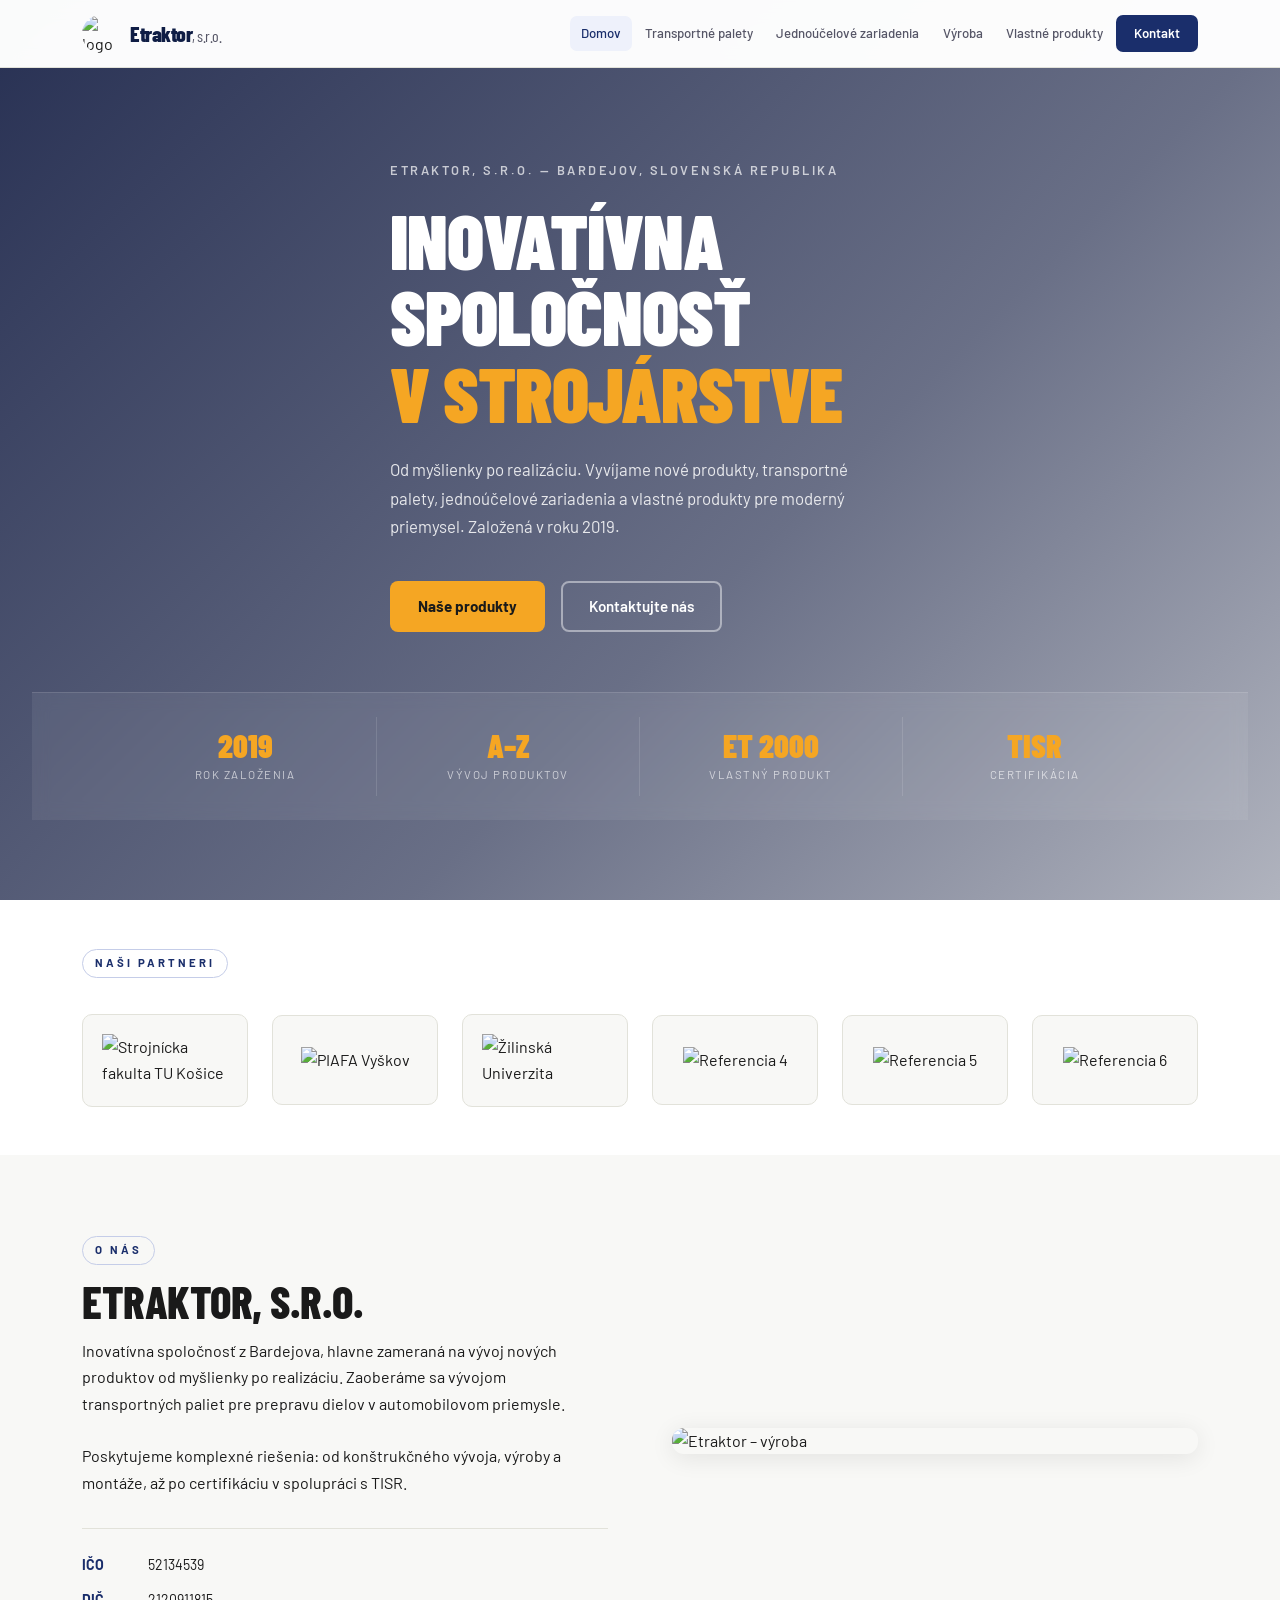
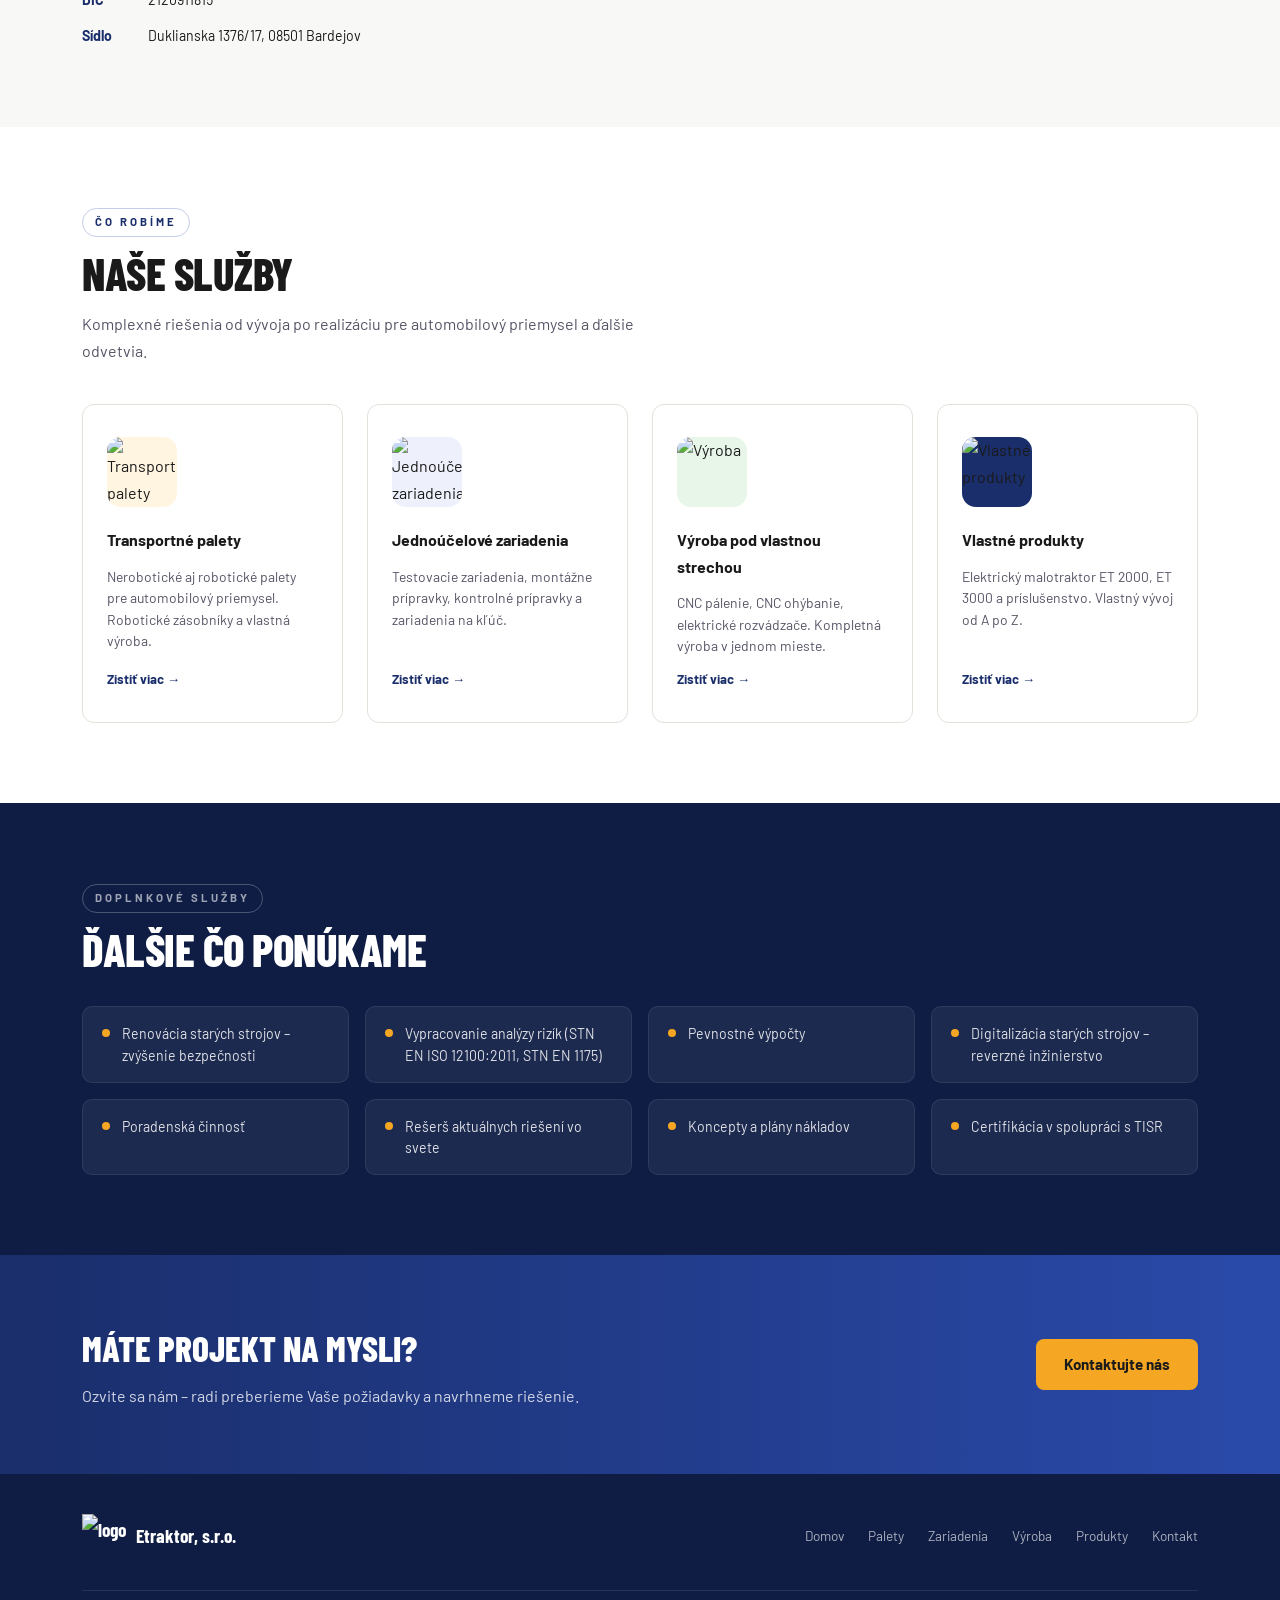
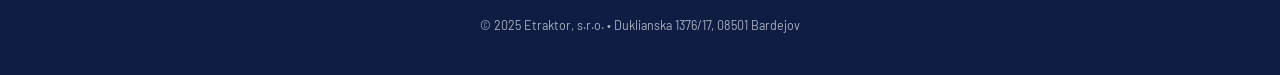
==== commit 1ed52ab7: "Add files via upload" ====
--- a/index.html
+++ b/index.html
@@ -1,1040 +1,147 @@
 <!DOCTYPE html>
 <html lang="sk">
 <head>
-  <meta charset="UTF-8" />
-  <meta name="viewport" content="width=device-width, initial-scale=1.0" />
-  <title>eTRAKTOR.sk – Elektrický Malotraktor ET 2000</title>
-  <meta name="description" content="Elektrický malotraktor ET 2000 – nulové emisie, tichá prevádzka, 90% účinnosť motora. Moderná alternatíva k spaľovacím motorom. Žilina, Slovensko." />
-  <link rel="preconnect" href="https://fonts.googleapis.com" />
-  <link rel="preconnect" href="https://fonts.gstatic.com" crossorigin />
-  <link href="https://fonts.googleapis.com/css2?family=Barlow+Condensed:wght@400;600;700;800;900&family=Barlow:wght@300;400;500;600&display=swap" rel="stylesheet" />
-  <style>
-    :root {
-      --green: #2d7a3a;
-      --green-dark: #1e5228;
-      --green-light: #4caf50;
-      --green-pale: #e8f5e9;
-      --accent: #f5a623;
-      --text: #1a1a1a;
-      --text-muted: #555;
-      --bg: #f9f9f7;
-      --white: #ffffff;
-      --border: #e0e0d8;
-      --shadow: 0 4px 24px rgba(0,0,0,0.10);
-      --radius: 12px;
-    }
-
-    *, *::before, *::after { box-sizing: border-box; margin: 0; padding: 0; }
-
-    html { scroll-behavior: smooth; }
-
-    body {
-      font-family: 'Barlow', sans-serif;
-      background: var(--bg);
-      color: var(--text);
-      line-height: 1.6;
-    }
-
-    /* ── NAV ── */
-    nav {
-      position: fixed; top: 0; left: 0; right: 0; z-index: 100;
-      background: rgba(255,255,255,0.97);
-      border-bottom: 1px solid var(--border);
-      backdrop-filter: blur(8px);
-      padding: 0 2rem;
-      display: flex; align-items: center; justify-content: space-between;
-      height: 64px;
-      box-shadow: 0 2px 12px rgba(0,0,0,0.06);
-    }
-    .nav-logo {
-      display: flex; align-items: center; gap: 10px;
-      text-decoration: none;
-      font-family: 'Barlow Condensed', sans-serif;
-      font-weight: 800; font-size: 1.5rem;
-      color: var(--green-dark);
-      letter-spacing: -0.5px;
-    }
-    .nav-logo span { color: var(--green-light); }
-    .nav-links { display: flex; gap: 0.2rem; align-items: center; }
-    .nav-links a {
-      text-decoration: none; color: var(--text-muted);
-      font-size: 0.82rem; font-weight: 500;
-      padding: 6px 10px; border-radius: 6px;
-      transition: all 0.2s;
-      white-space: nowrap;
-    }
-    .nav-links a:hover { color: var(--green); background: var(--green-pale); }
-    .nav-cta {
-      background: var(--green) !important; color: white !important;
-      padding: 8px 18px !important; border-radius: 8px !important;
-      font-weight: 600 !important;
-    }
-    .nav-cta:hover { background: var(--green-dark) !important; }
-    .nav-hamburger {
-      display: none; flex-direction: column; gap: 5px;
-      cursor: pointer; padding: 8px; border: none; background: none;
-    }
-    .nav-hamburger span { display: block; width: 24px; height: 2px; background: var(--text); border-radius: 2px; transition: all 0.3s; }
-    .mobile-menu {
-      display: none; position: fixed; top: 64px; left: 0; right: 0; z-index: 99;
-      background: white; border-bottom: 1px solid var(--border);
-      padding: 1rem 2rem; flex-direction: column; gap: 0.5rem;
-      box-shadow: 0 8px 24px rgba(0,0,0,0.1);
-    }
-    .mobile-menu.open { display: flex; }
-    .mobile-menu a { text-decoration: none; color: var(--text); padding: 10px 0; border-bottom: 1px solid var(--border); font-size: 0.95rem; }
-
-    /* ── HERO ── */
-    #home {
-      min-height: 100vh;
-      background: linear-gradient(135deg, #1e5228 0%, #2d7a3a 50%, #3a8f47 100%);
-      display: flex; flex-direction: column;
-      padding-top: 64px;
-      position: relative;
-      overflow: hidden;
-    }
-    #home::before {
-      content: '';
-      position: absolute; inset: 0;
-      background: url('https://www.etraktor.sk/images/elektricky-malotraktor.jpg') center/cover no-repeat;
-      opacity: 0.18;
-    }
-    .hero-content {
-      position: relative; z-index: 2;
-      max-width: 1200px; margin: 0 auto;
-      padding: 5rem 2rem 3rem;
-      display: grid; grid-template-columns: 1fr 1fr; gap: 4rem; align-items: center;
-    }
-    .hero-text { color: white; }
-    .hero-badge {
-      display: inline-block;
-      background: rgba(255,255,255,0.15);
-      border: 1px solid rgba(255,255,255,0.3);
-      color: white; font-size: 0.78rem; font-weight: 600;
-      letter-spacing: 2px; text-transform: uppercase;
-      padding: 6px 14px; border-radius: 20px; margin-bottom: 1.5rem;
-    }
-    .hero-title {
-      font-family: 'Barlow Condensed', sans-serif;
-      font-weight: 900; font-size: clamp(2.8rem, 5vw, 4.5rem);
-      line-height: 1.0; letter-spacing: -1px; margin-bottom: 0.5rem;
-      text-transform: uppercase;
-    }
-    .hero-title em { color: var(--accent); font-style: normal; }
-    .hero-subtitle {
-      font-family: 'Barlow Condensed', sans-serif;
-      font-size: clamp(1.2rem, 2.5vw, 1.8rem);
-      font-weight: 600; opacity: 0.85; margin-bottom: 1.5rem;
-      text-transform: uppercase; letter-spacing: 1px;
-    }
-    .hero-desc { font-size: 1rem; opacity: 0.8; max-width: 480px; margin-bottom: 2.5rem; line-height: 1.7; }
-    .hero-btns { display: flex; gap: 1rem; flex-wrap: wrap; }
-    .btn-primary {
-      display: inline-block; text-decoration: none;
-      background: var(--accent); color: #1a1a1a;
-      font-weight: 700; font-size: 0.95rem;
-      padding: 14px 32px; border-radius: 8px;
-      transition: all 0.2s; border: none; cursor: pointer;
-    }
-    .btn-primary:hover { background: #e09500; transform: translateY(-2px); box-shadow: 0 8px 20px rgba(0,0,0,0.2); }
-    .btn-outline {
-      display: inline-block; text-decoration: none;
-      border: 2px solid rgba(255,255,255,0.5); color: white;
-      font-weight: 600; font-size: 0.95rem;
-      padding: 12px 30px; border-radius: 8px;
-      transition: all 0.2s;
-    }
-    .btn-outline:hover { border-color: white; background: rgba(255,255,255,0.1); }
-    .hero-image { position: relative; }
-    .hero-image img {
-      width: 100%; max-width: 520px;
-      border-radius: 16px;
-      box-shadow: 0 20px 60px rgba(0,0,0,0.4);
-      display: block; margin: 0 auto;
-    }
-    .hero-stats {
-      position: relative; z-index: 2;
-      background: rgba(255,255,255,0.08);
-      border-top: 1px solid rgba(255,255,255,0.15);
-      backdrop-filter: blur(10px);
-    }
-    .hero-stats-inner {
-      max-width: 1200px; margin: 0 auto;
-      display: grid; grid-template-columns: repeat(3, 1fr);
-      padding: 2rem;
-    }
-    .stat-item {
-      text-align: center; color: white;
-      padding: 1rem; border-right: 1px solid rgba(255,255,255,0.15);
-    }
-    .stat-item:last-child { border-right: none; }
-    .stat-value {
-      font-family: 'Barlow Condensed', sans-serif;
-      font-size: 2.8rem; font-weight: 900; line-height: 1;
-      color: var(--accent);
-    }
-    .stat-label { font-size: 0.78rem; font-weight: 500; opacity: 0.7; text-transform: uppercase; letter-spacing: 1.5px; margin-top: 4px; }
-
-    /* ── SECTION COMMONS ── */
-    section { padding: 5rem 2rem; }
-    .container { max-width: 1200px; margin: 0 auto; }
-    .section-tag {
-      display: inline-block; font-size: 0.72rem; font-weight: 700;
-      letter-spacing: 3px; text-transform: uppercase; color: var(--green);
-      margin-bottom: 0.75rem;
-    }
-    .section-title {
-      font-family: 'Barlow Condensed', sans-serif;
-      font-size: clamp(2rem, 3.5vw, 2.8rem);
-      font-weight: 800; letter-spacing: -0.5px; line-height: 1.1;
-      text-transform: uppercase; margin-bottom: 1rem; color: var(--text);
-    }
-    .section-desc { font-size: 1rem; color: var(--text-muted); max-width: 560px; line-height: 1.7; margin-bottom: 3rem; }
-
-    /* ── WHY ELECTRIC ── */
-    #preco { background: white; }
-    .why-grid {
-      display: grid; grid-template-columns: 1fr 1fr; gap: 3rem; align-items: center;
-    }
-    .why-img { position: relative; }
-    .why-img img { width: 100%; border-radius: var(--radius); box-shadow: var(--shadow); }
-    .why-badge-float {
-      position: absolute; bottom: -20px; right: -20px;
-      background: var(--green); color: white;
-      border-radius: 12px; padding: 1.2rem 1.5rem; text-align: center;
-      box-shadow: 0 8px 24px rgba(45,122,58,0.4);
-    }
-    .why-badge-float .big { font-family: 'Barlow Condensed', sans-serif; font-size: 2.5rem; font-weight: 900; line-height: 1; }
-    .why-badge-float .small { font-size: 0.72rem; font-weight: 600; opacity: 0.85; text-transform: uppercase; letter-spacing: 1px; }
-    .features-grid {
-      display: grid; grid-template-columns: 1fr 1fr; gap: 1.5rem; margin-top: 2rem;
-    }
-    .feature-card {
-      background: var(--green-pale); border-radius: var(--radius);
-      padding: 1.5rem; border: 1px solid #c8e6c9;
-      transition: all 0.2s;
-    }
-    .feature-card:hover { transform: translateY(-3px); box-shadow: var(--shadow); }
-    .feature-icon { font-size: 2rem; margin-bottom: 0.75rem; }
-    .feature-title { font-weight: 700; font-size: 0.95rem; margin-bottom: 0.4rem; color: var(--green-dark); }
-    .feature-desc { font-size: 0.85rem; color: var(--text-muted); line-height: 1.5; }
-
-    /* Efficiency bar */
-    .efficiency-section { margin-top: 2.5rem; }
-    .eff-label { font-weight: 600; font-size: 0.9rem; margin-bottom: 1.2rem; color: var(--text-muted); }
-    .eff-item { margin-bottom: 1.2rem; }
-    .eff-row { display: flex; justify-content: space-between; align-items: center; margin-bottom: 6px; }
-    .eff-name { font-size: 0.9rem; font-weight: 500; }
-    .eff-pct { font-family: 'Barlow Condensed', sans-serif; font-weight: 800; font-size: 1.1rem; color: var(--green); }
-    .eff-bar-bg { background: #e0e0e0; border-radius: 4px; height: 10px; overflow: hidden; }
-    .eff-bar { height: 100%; border-radius: 4px; transition: width 1.5s ease; }
-    .eff-bar.green { background: linear-gradient(90deg, var(--green), var(--green-light)); }
-    .eff-bar.gray { background: #9e9e9e; }
-
-    /* ── PARAMS ── */
-    #parametre { background: var(--bg); }
-    .params-img-row {
-      display: grid; grid-template-columns: repeat(3, 1fr); gap: 1.5rem; margin-bottom: 3rem;
-    }
-    .params-img-row img {
-      width: 100%; border-radius: var(--radius); box-shadow: var(--shadow);
-      transition: transform 0.3s;
-    }
-    .params-img-row img:hover { transform: scale(1.03); }
-    .params-tabs { display: flex; gap: 0.5rem; margin-bottom: 2rem; flex-wrap: wrap; }
-    .tab-btn {
-      border: 2px solid var(--border); background: white; color: var(--text-muted);
-      font-family: 'Barlow', sans-serif; font-weight: 600; font-size: 0.85rem;
-      padding: 10px 22px; border-radius: 8px; cursor: pointer; transition: all 0.2s;
-    }
-    .tab-btn.active, .tab-btn:hover { background: var(--green); border-color: var(--green); color: white; }
-    .tab-content { display: none; }
-    .tab-content.active { display: block; }
-    .params-table { width: 100%; border-collapse: collapse; font-size: 0.9rem; }
-    .params-table tr:nth-child(even) { background: white; }
-    .params-table tr:nth-child(odd) { background: var(--green-pale); }
-    .params-table th { background: var(--green-dark); color: white; padding: 12px 16px; text-align: left; font-size: 0.8rem; letter-spacing: 0.5px; }
-    .params-table td { padding: 12px 16px; border-bottom: 1px solid var(--border); }
-    .params-table td:first-child { font-weight: 500; }
-
-    /* ── DOJAZD ── */
-    #dojazd { background: white; }
-    .dojazd-grid { display: grid; grid-template-columns: 1fr 1fr; gap: 2rem; }
-    .dojazd-card {
-      border-radius: var(--radius); overflow: hidden; box-shadow: var(--shadow);
-      border: 1px solid var(--border); transition: transform 0.3s;
-    }
-    .dojazd-card:hover { transform: translateY(-4px); }
-    .dojazd-card img { width: 100%; height: 220px; object-fit: cover; display: block; }
-    .dojazd-card-body { padding: 1.5rem; }
-    .dojazd-card-title {
-      font-family: 'Barlow Condensed', sans-serif;
-      font-size: 1.4rem; font-weight: 800; text-transform: uppercase; margin-bottom: 0.5rem; color: var(--green-dark);
-    }
-    .dojazd-badges { display: flex; gap: 0.75rem; flex-wrap: wrap; margin-bottom: 0.75rem; }
-    .dojazd-badge {
-      background: var(--green-pale); border: 1px solid #c8e6c9;
-      color: var(--green-dark); font-size: 0.8rem; font-weight: 700;
-      padding: 4px 12px; border-radius: 20px; display: flex; align-items: center; gap: 5px;
-    }
-    .badge-tag {
-      background: var(--green); color: white; font-size: 0.7rem; font-weight: 700;
-      padding: 2px 8px; border-radius: 10px; margin-left: 6px;
-    }
-    .dojazd-card-desc { font-size: 0.88rem; color: var(--text-muted); line-height: 1.6; }
-
-    /* ── PRÍSLUŠENSTVO ── */
-    #prislusenstvo { background: var(--bg); }
-    .pris-main-img { margin-bottom: 3rem; border-radius: var(--radius); overflow: hidden; box-shadow: var(--shadow); }
-    .pris-main-img img { width: 100%; max-height: 360px; object-fit: cover; display: block; }
-    .pris-cards { display: grid; grid-template-columns: repeat(auto-fit, minmax(280px, 1fr)); gap: 2rem; }
-    .pris-card {
-      background: white; border-radius: var(--radius); overflow: hidden;
-      box-shadow: var(--shadow); border: 1px solid var(--border); transition: transform 0.3s;
-    }
-    .pris-card:hover { transform: translateY(-4px); }
-    .pris-card img { width: 100%; height: 200px; object-fit: cover; display: block; }
-    .pris-card-body { padding: 1.5rem; }
-    .pris-card-title { font-weight: 700; font-size: 1rem; margin-bottom: 0.5rem; color: var(--green-dark); }
-    .pris-card-desc { font-size: 0.86rem; color: var(--text-muted); line-height: 1.6; }
-
-    /* ── VÝBAVA ── */
-    #komfort { background: white; }
-    .komfort-grid { display: grid; grid-template-columns: 1.2fr 1fr; gap: 3rem; align-items: start; }
-    .komfort-table-wrap { overflow-x: auto; }
-    .komfort-table { width: 100%; border-collapse: collapse; font-size: 0.88rem; }
-    .komfort-table tr:nth-child(even) { background: var(--green-pale); }
-    .komfort-table th { background: var(--green-dark); color: white; padding: 10px 14px; text-align: left; font-size: 0.78rem; }
-    .komfort-table td { padding: 10px 14px; border-bottom: 1px solid var(--border); }
-    .komfort-table .group-row td { background: var(--green); color: white; font-weight: 700; font-size: 0.78rem; letter-spacing: 1px; text-transform: uppercase; }
-    .badge-std { background: #e8f5e9; color: var(--green-dark); font-size: 0.72rem; font-weight: 700; padding: 2px 8px; border-radius: 10px; }
-    .badge-opt { background: #fff3e0; color: #e65100; font-size: 0.72rem; font-weight: 700; padding: 2px 8px; border-radius: 10px; }
-    .komfort-images { display: grid; grid-template-columns: 1fr 1fr; gap: 1rem; }
-    .komfort-images img { width: 100%; border-radius: var(--radius); box-shadow: var(--shadow); }
-    .komfort-images img:first-child { grid-column: 1 / -1; }
-
-    /* ── CERTIFIKÁTY ── */
-    #certifikaty { background: var(--bg); }
-    .cert-grid { display: grid; grid-template-columns: 1fr 1fr; gap: 2rem; max-width: 700px; }
-    .cert-card {
-      background: white; border-radius: var(--radius); overflow: hidden;
-      box-shadow: var(--shadow); border: 1px solid var(--border);
-      transition: transform 0.3s; cursor: pointer;
-    }
-    .cert-card:hover { transform: scale(1.02); }
-    .cert-card img { width: 100%; height: 280px; object-fit: contain; padding: 1rem; display: block; }
-
-    /* ── GALÉRIA ── */
-    #galeria { background: white; }
-    .gallery-grid {
-      display: grid; grid-template-columns: repeat(5, 1fr);
-      gap: 0.75rem;
-    }
-    .gallery-item {
-      position: relative; overflow: hidden; border-radius: 10px;
-      cursor: pointer; aspect-ratio: 1;
-    }
-    .gallery-item:nth-child(1) { grid-column: span 2; grid-row: span 2; aspect-ratio: auto; }
-    .gallery-item img {
-      width: 100%; height: 100%; object-fit: cover; display: block;
-      transition: transform 0.4s;
-    }
-    .gallery-item:hover img { transform: scale(1.08); }
-    .gallery-overlay {
-      position: absolute; inset: 0;
-      background: linear-gradient(to top, rgba(0,0,0,0.5), transparent);
-      opacity: 0; transition: opacity 0.3s; display: flex; align-items: flex-end; padding: 1rem;
-    }
-    .gallery-item:hover .gallery-overlay { opacity: 1; }
-    .gallery-overlay-icon { color: white; font-size: 1.5rem; }
-
-    /* Lightbox */
-    .lightbox {
-      position: fixed; inset: 0; z-index: 1000;
-      background: rgba(0,0,0,0.93); display: none;
-      align-items: center; justify-content: center;
-    }
-    .lightbox.open { display: flex; }
-    .lightbox img { max-width: 90vw; max-height: 85vh; border-radius: 8px; object-fit: contain; }
-    .lightbox-close {
-      position: absolute; top: 1.5rem; right: 1.5rem;
-      background: rgba(255,255,255,0.15); border: none; color: white;
-      font-size: 1.8rem; cursor: pointer; width: 44px; height: 44px;
-      border-radius: 50%; display: flex; align-items: center; justify-content: center;
-      transition: background 0.2s;
-    }
-    .lightbox-close:hover { background: rgba(255,255,255,0.3); }
-    .lightbox-arrow {
-      position: absolute; top: 50%; transform: translateY(-50%);
-      background: rgba(255,255,255,0.12); border: none; color: white;
-      font-size: 2rem; cursor: pointer; width: 52px; height: 52px;
-      border-radius: 50%; display: flex; align-items: center; justify-content: center;
-      transition: background 0.2s;
-    }
-    .lightbox-arrow:hover { background: rgba(255,255,255,0.25); }
-    .lightbox-prev { left: 1.5rem; }
-    .lightbox-next { right: 1.5rem; }
-    .lightbox-counter {
-      position: absolute; bottom: 1.5rem; left: 50%; transform: translateX(-50%);
-      color: rgba(255,255,255,0.7); font-size: 0.85rem;
-    }
-
-    /* ── CENNÍK ── */
-    #cennik {
-      background: linear-gradient(135deg, var(--green-dark) 0%, var(--green) 100%);
-      color: white;
-    }
-    .cennik-card {
-      background: rgba(255,255,255,0.1); border: 1px solid rgba(255,255,255,0.2);
-      backdrop-filter: blur(10px); border-radius: 20px;
-      padding: 3rem; max-width: 700px; margin: 0 auto; text-align: center;
-    }
-    .cennik-title {
-      font-family: 'Barlow Condensed', sans-serif;
-      font-size: 2rem; font-weight: 800; text-transform: uppercase; margin-bottom: 1rem;
-    }
-    .cennik-desc { opacity: 0.85; margin-bottom: 2rem; font-size: 1rem; line-height: 1.7; }
-    .cennik-btns { display: flex; gap: 1rem; justify-content: center; flex-wrap: wrap; }
-    .cennik-btns a {
-      display: inline-block; text-decoration: none;
-      background: white; color: var(--green-dark);
-      font-weight: 700; padding: 14px 32px; border-radius: 10px; transition: all 0.2s;
-    }
-    .cennik-btns a:hover { transform: translateY(-2px); box-shadow: 0 8px 24px rgba(0,0,0,0.2); }
-    .cennik-btns a.outline { background: transparent; color: white; border: 2px solid rgba(255,255,255,0.5); }
-    .cennik-btns a.outline:hover { border-color: white; background: rgba(255,255,255,0.1); }
-
-    /* ── KONTAKT ── */
-    #kontakty { background: var(--bg); }
-    .kontakt-grid { display: grid; grid-template-columns: 1fr 1fr; gap: 3rem; align-items: start; }
-    .kontakt-info h3 { font-family: 'Barlow Condensed', sans-serif; font-size: 1.6rem; font-weight: 800; text-transform: uppercase; margin-bottom: 1.5rem; }
-    .kontakt-item { display: flex; gap: 1rem; margin-bottom: 1.5rem; align-items: flex-start; }
-    .kontakt-icon { font-size: 1.4rem; flex-shrink: 0; margin-top: 2px; }
-    .kontakt-label { font-size: 0.75rem; font-weight: 600; color: var(--green); text-transform: uppercase; letter-spacing: 1px; margin-bottom: 2px; }
-    .kontakt-value { font-size: 0.95rem; font-weight: 500; color: var(--text); }
-    .kontakt-value a { color: var(--green); text-decoration: none; }
-    .kontakt-form { background: white; border-radius: var(--radius); padding: 2.5rem; box-shadow: var(--shadow); }
-    .kontakt-form h3 { font-family: 'Barlow Condensed', sans-serif; font-size: 1.4rem; font-weight: 800; text-transform: uppercase; margin-bottom: 1.5rem; color: var(--green-dark); }
-    .form-row { display: grid; grid-template-columns: 1fr 1fr; gap: 1rem; }
-    .form-group { margin-bottom: 1.2rem; }
-    .form-group label { display: block; font-size: 0.82rem; font-weight: 600; margin-bottom: 5px; color: var(--text-muted); text-transform: uppercase; letter-spacing: 0.5px; }
-    .form-group input, .form-group textarea, .form-group select {
-      width: 100%; border: 2px solid var(--border); border-radius: 8px;
-      padding: 11px 14px; font-family: 'Barlow', sans-serif; font-size: 0.95rem;
-      background: var(--bg); color: var(--text); transition: border 0.2s;
-    }
-    .form-group input:focus, .form-group textarea:focus, .form-group select:focus {
-      outline: none; border-color: var(--green);
-    }
-    .form-group textarea { resize: vertical; min-height: 110px; }
-    .form-submit {
-      width: 100%; background: var(--green); color: white;
-      border: none; border-radius: 8px; padding: 14px;
-      font-family: 'Barlow', sans-serif; font-weight: 700; font-size: 1rem;
-      cursor: pointer; transition: all 0.2s;
-    }
-    .form-submit:hover { background: var(--green-dark); transform: translateY(-1px); }
-
-    /* ── FOOTER ── */
-    footer {
-      background: var(--green-dark); color: rgba(255,255,255,0.7);
-      padding: 2rem; text-align: center; font-size: 0.85rem;
-    }
-    footer a { color: rgba(255,255,255,0.85); text-decoration: none; }
-    footer a:hover { color: white; }
-    .footer-inner { max-width: 1200px; margin: 0 auto; display: flex; justify-content: space-between; align-items: center; flex-wrap: wrap; gap: 1rem; }
-
-    /* ── RESPONSIVE ── */
-    @media (max-width: 900px) {
-      .nav-links { display: none; }
-      .nav-hamburger { display: flex; }
-      .hero-content { grid-template-columns: 1fr; gap: 2rem; text-align: center; }
-      .hero-image { order: -1; }
-      .hero-desc, .hero-btns { margin-left: auto; margin-right: auto; }
-      .hero-btns { justify-content: center; }
-      .why-grid, .komfort-grid, .kontakt-grid { grid-template-columns: 1fr; }
-      .why-badge-float { right: 0; bottom: -10px; }
-      .gallery-grid { grid-template-columns: repeat(3, 1fr); }
-      .gallery-item:nth-child(1) { grid-column: span 1; grid-row: span 1; aspect-ratio: 1; }
-      .dojazd-grid { grid-template-columns: 1fr; }
-      .params-img-row { grid-template-columns: 1fr; }
-      .cert-grid { grid-template-columns: 1fr; }
-      .hero-stats-inner { grid-template-columns: 1fr; gap: 0; }
-      .stat-item { border-right: none; border-bottom: 1px solid rgba(255,255,255,0.15); }
-      .stat-item:last-child { border-bottom: none; }
-    }
-    @media (max-width: 600px) {
-      section { padding: 3rem 1.2rem; }
-      .features-grid { grid-template-columns: 1fr; }
-      .form-row { grid-template-columns: 1fr; }
-      .gallery-grid { grid-template-columns: repeat(2, 1fr); }
-      .komfort-images { grid-template-columns: 1fr; }
-      .komfort-images img:first-child { grid-column: auto; }
-      .pris-cards { grid-template-columns: 1fr; }
-    }
-  </style>
+  <meta charset="UTF-8"/><meta name="viewport" content="width=device-width,initial-scale=1.0"/>
+  <title>Etraktor, s.r.o. – Inovatívne riešenia v strojárstve</title>
+  <meta name="description" content="Etraktor, s.r.o. – vývoj nových produktov, transportné palety, jednoúčelové zariadenia, výroba, elektrický malotraktor ET 2000. Bardejov."/>
+  <link rel="preconnect" href="https://fonts.googleapis.com"/>
+  <link href="https://fonts.googleapis.com/css2?family=Barlow+Condensed:wght@400;600;700;800;900&family=Barlow:wght@300;400;500;600&display=swap" rel="stylesheet"/>
+  <link rel="stylesheet" href="style.css"/>
 </head>
 <body>
-
-<!-- NAV -->
-<nav>
-  <a href="#home" class="nav-logo">e<span>TRAKTOR</span>.sk</a>
-  <div class="nav-links">
-    <a href="#preco">Prečo elektrický</a>
-    <a href="#parametre">Parametre</a>
-    <a href="#dojazd">Dojazd</a>
-    <a href="#prislusenstvo">Príslušenstvo</a>
-    <a href="#komfort">Výbava</a>
-    <a href="#galeria">Galéria</a>
-    <a href="#kontakty" class="nav-cta">Kontakt</a>
-  </div>
-  <button class="nav-hamburger" onclick="toggleMenu()" aria-label="Menu">
-    <span></span><span></span><span></span>
-  </button>
-</nav>
-<div class="mobile-menu" id="mobileMenu">
-  <a href="#preco" onclick="toggleMenu()">Prečo elektrický</a>
-  <a href="#parametre" onclick="toggleMenu()">Technické parametre</a>
-  <a href="#dojazd" onclick="toggleMenu()">Dojazd</a>
-  <a href="#prislusenstvo" onclick="toggleMenu()">Príslušenstvo</a>
-  <a href="#komfort" onclick="toggleMenu()">Komfort a výbava</a>
-  <a href="#certifikaty" onclick="toggleMenu()">Certifikáty</a>
-  <a href="#galeria" onclick="toggleMenu()">Galéria</a>
-  <a href="#cennik" onclick="toggleMenu()">Cenník</a>
-  <a href="#kontakty" onclick="toggleMenu()">Kontakt</a>
-</div>
+<nav id="mainNav"><div class="nav-inner">
+  <a href="index.html" class="nav-logo"><img src="images/logo.jpg" alt="logo" class="nav-logo-img"/><span class="nav-logo-text">Etraktor<span class="nav-logo-sub">, s.r.o.</span></span></a>
+  <div class="nav-links"><a href="index.html" class="active">Domov</a><a href="palety.html">Transportné palety</a><a href="zariadenia.html">Jednoúčelové zariadenia</a><a href="vyroba.html">Výroba</a><a href="produkty.html">Vlastné produkty</a><a href="kontakt.html" class="nav-cta">Kontakt</a></div>
+  <button class="hamburger" onclick="toggleNav()"><span></span><span></span><span></span></button>
+</div></nav>
+<div class="mobile-menu" id="mobileMenu"><a href="index.html">Domov</a><a href="palety.html">Transportné palety</a><a href="zariadenia.html">Jednoúčelové zariadenia</a><a href="vyroba.html">Výroba</a><a href="produkty.html">Vlastné produkty</a><a href="kontakt.html">Kontakt</a></div>
 
 <!-- HERO -->
-<section id="home">
-  <div class="hero-content">
-    <div class="hero-text">
-      <div class="hero-badge">🌱 Elektrický Malotraktor ET 2000</div>
-      <h1 class="hero-title">Traktor, ktorý<br/>šetrí <em>peňaženku</em><br/>aj planétu</h1>
-      <p class="hero-subtitle">Nulové emisie · Tichá prevádzka · Nízke náklady</p>
-      <p class="hero-desc">Moderná alternatíva k spaľovacím motorom pre záhradu, poľnohospodárstvo aj priemysel. Elektrický motor s 90% účinnosťou a minimálnou údržbou.</p>
+<section class="hero">
+  <div class="hero-bg" style="background-image:url('https://www.etraktor.sk/images/elektricky-malotraktor.jpg')"></div>
+  <div class="hero-overlay"></div>
+  <div class="hero-content container">
+    <div class="hero-left">
+      <p class="hero-eyebrow">Etraktor, s.r.o. &mdash; Bardejov, Slovenská republika</p>
+      <h1 class="hero-title">Inovatívna<br/>spoločnosť<br/><span>v strojárstve</span></h1>
+      <p class="hero-desc">Od myšlienky po realizáciu. Vyvíjame nové produkty, transportné palety, jednoúčelové zariadenia a vlastné produkty pre moderný priemysel. Založená v roku 2019.</p>
       <div class="hero-btns">
-        <a href="#kontakty" class="btn-primary">Dopytovať cenu</a>
-        <a href="#parametre" class="btn-outline">Technické parametre</a>
+        <a href="produkty.html" class="btn-primary">Naše produkty</a>
+        <a href="kontakt.html" class="btn-outline">Kontaktujte nás</a>
       </div>
     </div>
-    <div class="hero-image">
-      <img src="https://www.etraktor.sk/images/elektricky-malotraktor.jpg" alt="Elektrický malotraktor ET 2000" />
+  </div>
+  <div class="hero-stats-bar"><div class="container"><div class="hero-stats">
+    <div class="hstat"><div class="hstat-val">2019</div><div class="hstat-label">Rok založenia</div></div>
+    <div class="hstat"><div class="hstat-val">A–Z</div><div class="hstat-label">Vývoj produktov</div></div>
+    <div class="hstat"><div class="hstat-val">ET 2000</div><div class="hstat-label">Vlastný produkt</div></div>
+    <div class="hstat"><div class="hstat-val">TISR</div><div class="hstat-label">Certifikácia</div></div>
+  </div></div></div>
+</section>
+
+<!-- REFERENCIE - hore na každej stránke -->
+<section style="background:white;padding:3rem 2rem;">
+  <div class="container">
+    <span class="tag">Naši partneri</span>
+    <div class="refs-logos" style="margin-top:1.5rem;">
+      <div class="ref-logo"><img src="images/image17.png" alt="Strojnícka fakulta TU Košice"/></div>
+      <div class="ref-logo"><img src="images/image18.png" alt="PIAFA Vyškov"/></div>
+      <div class="ref-logo"><img src="images/image19.png" alt="Žilinská Univerzita"/></div>
+      <div class="ref-logo"><img src="images/image20.png" alt="Referencia 4"/></div>
+      <div class="ref-logo"><img src="images/image21.png" alt="Referencia 5"/></div>
+      <div class="ref-logo"><img src="images/image22.png" alt="Referencia 6"/></div>
     </div>
   </div>
-  <div class="hero-stats">
-    <div class="hero-stats-inner">
-      <div class="stat-item">
-        <div class="stat-value">90%</div>
-        <div class="stat-label">Účinnosť motora</div>
+</section>
+
+<!-- O SPOLOČNOSTI -->
+<section style="background:var(--bg);padding:5rem 2rem;">
+  <div class="container">
+    <div class="about-grid">
+      <div>
+        <span class="tag">O nás</span>
+        <h2 class="section-title">Etraktor, s.r.o.</h2>
+        <p>Inovatívna spoločnosť z Bardejova, hlavne zameraná na vývoj nových produktov od myšlienky po realizáciu. Zaoberáme sa vývojom transportných paliet pre prepravu dielov v automobilovom priemysle.</p>
+        <br/>
+        <p>Poskytujeme komplexné riešenia: od konštrukčného vývoja, výroby a montáže, až po certifikáciu v spolupráci s TISR.</p>
+        <div class="about-details">
+          <div class="detail-row"><span class="detail-label">IČO</span><span>52134539</span></div>
+          <div class="detail-row"><span class="detail-label">DIČ</span><span>2120911815</span></div>
+          <div class="detail-row"><span class="detail-label">Sídlo</span><span>Duklianska 1376/17, 08501 Bardejov</span></div>
+        </div>
       </div>
-      <div class="stat-item">
-        <div class="stat-value">0</div>
-        <div class="stat-label">Lokálnych emisií</div>
-      </div>
-      <div class="stat-item">
-        <div class="stat-value">66 dBA</div>
-        <div class="stat-label">Hladina hluku</div>
+      <div class="about-img-col">
+        <img src="images/image13.JPG" alt="Etraktor – výroba" class="about-img" style="cursor:pointer;" onclick="openLightbox(['images/image13.JPG'],0)"/>
       </div>
     </div>
   </div>
 </section>
 
-<!-- PREČO ELEKTRICKÝ -->
-<section id="preco">
+<!-- NAŠE SLUŽBY -->
+<section style="background:white;padding:5rem 2rem;">
   <div class="container">
-    <div class="why-grid">
-      <div class="why-img">
-        <img src="https://www.etraktor.sk/images/parametre.png" alt="Technické parametre elektrického malotraktora" />
-        <div class="why-badge-float">
-          <div class="big">90%</div>
-          <div class="small">Účinnosť<br/>elektromotora</div>
-        </div>
-      </div>
-      <div>
-        <span class="section-tag">Inteligentnejší pohon</span>
-        <h2 class="section-title">Prečo elektrický?</h2>
-        <p class="section-desc">Elektrický malotraktor dosahuje až 90% účinnosť využitia energie. Spaľovacie motory sa pohybujú na 15–20%. Menej porúch, žiadne výfukové plyny, nižšie náklady.</p>
-
-        <div class="efficiency-section">
-          <div class="eff-label">Porovnanie účinnosti pohonu</div>
-          <div class="eff-item">
-            <div class="eff-row">
-              <span class="eff-name">Elektrický motor ET 2000</span>
-              <span class="eff-pct" style="color:var(--green)">90%</span>
-            </div>
-            <div class="eff-bar-bg"><div class="eff-bar green" style="width:90%"></div></div>
-          </div>
-          <div class="eff-item">
-            <div class="eff-row">
-              <span class="eff-name">Spaľovací motor (benzín/nafta)</span>
-              <span class="eff-pct" style="color:#9e9e9e">15–20%</span>
-            </div>
-            <div class="eff-bar-bg"><div class="eff-bar gray" style="width:18%"></div></div>
-          </div>
-        </div>
-
-        <div class="features-grid">
-          <div class="feature-card">
-            <div class="feature-icon">⚡</div>
-            <div class="feature-title">Vysoký výkon</div>
-            <div class="feature-desc">Maximálny záberový moment od nulových otáčok. Plynulá regulácia 0–15 km/h.</div>
-          </div>
-          <div class="feature-card">
-            <div class="feature-icon">🔇</div>
-            <div class="feature-title">Tichá prevádzka</div>
-            <div class="feature-desc">Len 66 dBA – vhodný do obytných zón, uzavretých priestorov a interiérov.</div>
-          </div>
-          <div class="feature-card">
-            <div class="feature-icon">🌿</div>
-            <div class="feature-title">Nulové emisie</div>
-            <div class="feature-desc">Žiadne miestne emisie z výfuku. Ideálny pre sklady, skleníky aj verejné priestory.</div>
-          </div>
-          <div class="feature-card">
-            <div class="feature-icon">🔋</div>
-            <div class="feature-title">Rekuperácia energie</div>
-            <div class="feature-desc">90% brzdenia zabezpečuje elektromotor, ktorý spätne dobíja akumulátory.</div>
-          </div>
-        </div>
-      </div>
+    <span class="tag">Čo robíme</span>
+    <h2 class="section-title">Naše služby</h2>
+    <p class="section-desc">Komplexné riešenia od vývoja po realizáciu pre automobilový priemysel a ďalšie odvetvia.</p>
+    <div class="services-grid">
+      <a href="palety.html" class="service-card">
+        <div class="service-icon-wrap"><img src="images/image2.png" alt="Transportné palety" class="service-icon-img"/></div>
+        <h3>Transportné palety</h3>
+        <p>Nerobotické aj robotické palety pre automobilový priemysel. Robotické zásobníky a vlastná výroba.</p>
+        <span class="card-link">Zistiť viac &rarr;</span>
+      </a>
+      <a href="zariadenia.html" class="service-card">
+        <div class="service-icon-wrap blue"><img src="images/image5.png" alt="Jednoúčelové zariadenia" class="service-icon-img"/></div>
+        <h3>Jednoúčelové zariadenia</h3>
+        <p>Testovacie zariadenia, montážne prípravky, kontrolné prípravky a zariadenia na kľúč.</p>
+        <span class="card-link">Zistiť viac &rarr;</span>
+      </a>
+      <a href="vyroba.html" class="service-card">
+        <div class="service-icon-wrap green"><img src="images/image8.jpeg" alt="Výroba" class="service-icon-img" style="object-fit:cover;"/></div>
+        <h3>Výroba pod vlastnou strechou</h3>
+        <p>CNC pálenie, CNC ohýbanie, elektrické rozvádzače. Kompletná výroba v jednom mieste.</p>
+        <span class="card-link">Zistiť viac &rarr;</span>
+      </a>
+      <a href="produkty.html" class="service-card">
+        <div class="service-icon-wrap dark"><img src="https://www.etraktor.sk/images/elektricky-malotraktor.jpg" alt="Vlastné produkty" class="service-icon-img" style="object-fit:cover;"/></div>
+        <h3>Vlastné produkty</h3>
+        <p>Elektrický malotraktor ET 2000, ET 3000 a príslušenstvo. Vlastný vývoj od A po Z.</p>
+        <span class="card-link">Zistiť viac &rarr;</span>
+      </a>
     </div>
   </div>
 </section>
 
-<!-- TECHNICKÉ PARAMETRE -->
-<section id="parametre">
+<!-- DOPLNKOVÉ SLUŽBY -->
+<section class="extras-section">
   <div class="container">
-    <span class="section-tag">ET 2000 — Špecifikácie</span>
-    <h2 class="section-title">Technické parametre</h2>
-    <p class="section-desc">Kompletné technické parametre v dvoch konfiguráciách akumulátorov.</p>
-
-    <div class="params-img-row">
-      <img src="https://www.etraktor.sk/images/rozmerythumb1.png" alt="Elektrický malotraktor rozmery – pohľad 1" />
-      <img src="https://www.etraktor.sk/images/rozmerythumb2.png" alt="Elektrický malotraktor rozmery – pohľad 2" />
-      <img src="https://www.etraktor.sk/images/rozmerythumb3.png" alt="Elektrický malotraktor rozmery – pohľad 3" />
-    </div>
-
-    <div class="params-tabs">
-      <button class="tab-btn active" onclick="showTab('zakladne')">Základné</button>
-      <button class="tab-btn" onclick="showTab('baterie')">Batérie</button>
-      <button class="tab-btn" onclick="showTab('nabijanie')">Nabíjanie</button>
-    </div>
-
-    <div id="tab-zakladne" class="tab-content active">
-      <table class="params-table">
-        <thead><tr><th>Parameter</th><th>2×12V DC</th><th>4×12V DC</th></tr></thead>
-        <tbody>
-          <tr><td>Typ zariadenia</td><td colspan="2">ET 2000</td></tr>
-          <tr><td>Typ pohonu</td><td colspan="2">Samonosná tuhá náprava s diferenciálom</td></tr>
-          <tr><td>Rýchlosť vpred / vzad</td><td colspan="2">0–15 km/h / 0–7 km/h</td></tr>
-          <tr><td>Najmenší priemer otáčania</td><td colspan="2">6,5 m</td></tr>
-          <tr><td>Hmotnosť traktora</td><td>380 kg</td><td>480 kg</td></tr>
-          <tr><td>Max. ťahaný náklad</td><td>300 kg / 1 300 kg*</td><td>400 kg / 1 300 kg*</td></tr>
-          <tr><td>Max. celková hmotnosť</td><td>680 kg / 1 680 kg*</td><td>880 kg</td></tr>
-          <tr><td>Max. ťažná sila (asfalt)</td><td>2 800 N</td><td>3 650 N</td></tr>
-          <tr><td>Brodenie</td><td colspan="2">150 mm pri 5 km/h</td></tr>
-          <tr><td>Max. sklon povrchu</td><td colspan="2">10° (17%)</td></tr>
-          <tr><td>Max. veľkosť prekážky</td><td colspan="2">120 mm</td></tr>
-          <tr><td>Prevádzková teplota</td><td colspan="2">−5°C až +40°C</td></tr>
-          <tr><td>Prevádzková vlhkosť</td><td colspan="2">30–80% (bez kondenzácie)</td></tr>
-          <tr><td>Hladina akustického tlaku</td><td colspan="2">66 dBA</td></tr>
-        </tbody>
-      </table>
-      <p style="font-size:0.8rem;color:var(--text-muted);margin-top:0.75rem;">* sklon podlahy 0°, max. rýchlosť 7 km/h</p>
-    </div>
-
-    <div id="tab-baterie" class="tab-content">
-      <table class="params-table">
-        <thead><tr><th>Parameter</th><th>2×12V DC</th><th>4×12V DC</th></tr></thead>
-        <tbody>
-          <tr><td>Typ batérií</td><td colspan="2">Hawker XFC – trakčné (bez údržby)</td></tr>
-          <tr><td>Kapacita</td><td>158 Ah</td><td>316 Ah</td></tr>
-          <tr><td>Hmotnosť konfigu.</td><td>380 kg</td><td>480 kg</td></tr>
-          <tr><td>Životnosť cyklov (60% vybitie)</td><td colspan="2">1 200 ZVEI cyklov</td></tr>
-          <tr><td>Životnosť cyklov (80% vybitie)</td><td colspan="2">800 cyklov</td></tr>
-          <tr><td>Menovitá prevádzková teplota</td><td colspan="2">30°C</td></tr>
-          <tr><td>Max. prevádzková teplota</td><td colspan="2">45°C</td></tr>
-          <tr><td>Doplňovanie destilovanej vody</td><td colspan="2">Nie je potrebné</td></tr>
-        </tbody>
-      </table>
-    </div>
-
-    <div id="tab-nabijanie" class="tab-content">
-      <table class="params-table">
-        <thead><tr><th>Parameter</th><th>Hodnota</th></tr></thead>
-        <tbody>
-          <tr><td>Typ nabíjačky</td><td>Hawker XFC schválená nabíjačka</td></tr>
-          <tr><td>Vstupné napätie</td><td>240V AC (sieť)</td></tr>
-          <tr><td>Výstupné napätie</td><td>24V DC</td></tr>
-          <tr><td>Prúd nabíjačky (opcia)</td><td>40A</td></tr>
-          <tr><td>Nabíjanie počas prevádzky</td><td>Kdekoľvek – bez poškodenia batérií</td></tr>
-          <tr><td>Odporúčané skladovanie batérií</td><td>Plne nabité, 20°C, sucho</td></tr>
-        </tbody>
-      </table>
-      <div style="margin-top:2rem;">
-        <img src="https://www.etraktor.sk/images/nabijanie.png" alt="Nabíjanie elektrického malotraktora" style="max-width:400px;border-radius:var(--radius);box-shadow:var(--shadow);" />
-      </div>
+    <span class="tag" style="border-color:rgba(255,255,255,0.25);color:rgba(255,255,255,0.6);">Doplnkové služby</span>
+    <h2 class="section-title" style="color:white;">Ďalšie čo ponúkame</h2>
+    <div class="extras-grid">
+      <div class="extra-item"><div class="extra-dot"></div><span>Renovácia starých strojov &ndash; zvýšenie bezpečnosti</span></div>
+      <div class="extra-item"><div class="extra-dot"></div><span>Vypracovanie analýzy rizík (STN EN ISO 12100:2011, STN EN 1175)</span></div>
+      <div class="extra-item"><div class="extra-dot"></div><span>Pevnostné výpočty</span></div>
+      <div class="extra-item"><div class="extra-dot"></div><span>Digitalizácia starých strojov &ndash; reverzné inžinierstvo</span></div>
+      <div class="extra-item"><div class="extra-dot"></div><span>Poradenská činnosť</span></div>
+      <div class="extra-item"><div class="extra-dot"></div><span>Rešerš aktuálnych riešení vo svete</span></div>
+      <div class="extra-item"><div class="extra-dot"></div><span>Koncepty a plány nákladov</span></div>
+      <div class="extra-item"><div class="extra-dot"></div><span>Certifikácia v spolupráci s TISR</span></div>
     </div>
   </div>
 </section>
 
-<!-- DOJAZD -->
-<section id="dojazd">
-  <div class="container">
-    <span class="section-tag">Kapacita a výdrž</span>
-    <h2 class="section-title">Dojazd malotraktora</h2>
-    <p class="section-desc">Kapacita batérií a dojazd závisí od konfigurácie a spôsobu nasadenia.</p>
-    <div class="dojazd-grid">
-      <div class="dojazd-card">
-        <img src="https://www.etraktor.sk/images/dojazd1.jpg" alt="Konfigurácia 2×12V DC – dojazd" />
-        <div class="dojazd-card-body">
-          <div class="dojazd-card-title">Konfigurácia 2×12V DC</div>
-          <div class="dojazd-badges">
-            <span class="dojazd-badge">⚖️ 380 kg</span>
-            <span class="dojazd-badge">🔋 158 Ah</span>
-            <span class="badge-tag">ŠTANDARD</span>
-          </div>
-          <p class="dojazd-card-desc">Štandardná konfigurácia vhodná pre bežné záhradné a poľnohospodárske práce. Kompaktnejšia hmotnosť pre ľahší terén.</p>
-        </div>
-      </div>
-      <div class="dojazd-card">
-        <img src="https://www.etraktor.sk/images/dojazd2.jpg" alt="Konfigurácia 4×12V DC – dojazd" />
-        <div class="dojazd-card-body">
-          <div class="dojazd-card-title">Konfigurácia 4×12V DC</div>
-          <div class="dojazd-badges">
-            <span class="dojazd-badge">⚖️ 480 kg</span>
-            <span class="dojazd-badge">🔋 316 Ah</span>
-            <span class="badge-tag">OPCIA</span>
-          </div>
-          <p class="dojazd-card-desc">Rozšírená kapacita pre náročné nasadenie – priemysel, sklady, intenzívna poľnohospodárska prevádzka. Dvojnásobná kapacita batérií.</p>
-        </div>
-      </div>
-    </div>
-  </div>
-</section>
+<!-- CTA -->
+<section class="cta-banner"><div class="container"><div class="cta-inner">
+  <div><h2>Máte projekt na mysli?</h2><p>Ozvite sa nám &ndash; radi preberieme Vaše požiadavky a navrhneme riešenie.</p></div>
+  <a href="kontakt.html" class="btn-primary">Kontaktujte nás</a>
+</div></div></section>
 
-<!-- PRÍSLUŠENSTVO -->
-<section id="prislusenstvo">
-  <div class="container">
-    <span class="section-tag">Rozšírené možnosti</span>
-    <h2 class="section-title">Bohaté príslušenstvo</h2>
-    <p class="section-desc">ET 2000 podporuje široké spektrum príslušenstva pre záhradu, poľnohospodárstvo aj priemysel.</p>
+<footer class="site-footer"><div class="container footer-inner">
+  <div class="footer-logo"><img src="images/logo.jpg" alt="logo" style="height:44px;"/><span>Etraktor, s.r.o.</span></div>
+  <div class="footer-links"><a href="index.html">Domov</a><a href="palety.html">Palety</a><a href="zariadenia.html">Zariadenia</a><a href="vyroba.html">Výroba</a><a href="produkty.html">Produkty</a><a href="kontakt.html">Kontakt</a></div>
+  <div class="footer-copy">&copy; 2025 Etraktor, s.r.o. &bull; Duklianska 1376/17, 08501 Bardejov</div>
+</div></footer>
 
-    <div class="pris-main-img">
-      <img src="https://www.etraktor.sk/images/prislusenstvosumar.jpg" alt="Kompletný sortiment príslušenstva elektrického malotraktora" />
-    </div>
-
-    <div class="pris-cards">
-      <div class="pris-card">
-        <img src="https://www.etraktor.sk/images/prislusenstvo.jpg" alt="Predná radlica na sneh" />
-        <div class="pris-card-body">
-          <div class="pris-card-title">Predná radlica na sneh</div>
-          <p class="pris-card-desc">Robustné prevedenie s výmenným gumovým britom. Nastaviteľný uhol ±15° a ±30°. Výklopný mechanizmus proti poškodeniu.</p>
-        </div>
-      </div>
-      <div class="pris-card">
-        <img src="https://www.etraktor.sk/images/zadnyzaves.png" alt="Zadný záves" />
-        <div class="pris-card-body">
-          <div class="pris-card-title">Zadný záves</div>
-          <p class="pris-card-desc">Univerzálny zadný záves pre uchytenie a zdvíhanie pasívneho príslušenstva — pluh, vyorávač zemiakov, brány a ďalšie.</p>
-        </div>
-      </div>
-      <div class="pris-card">
-        <img src="https://www.etraktor.sk/images/galeria/elektricky-malotraktor-07.JPG" alt="Radlica na sneh v akcii" />
-        <div class="pris-card-body">
-          <div class="pris-card-title">Kompletný sortiment</div>
-          <p class="pris-card-desc">Jarkovače, hrobkovače, vyorávače, oborávacie kolesá, pasívne kypriče, plečky, vlečky, valce a ďalšie.</p>
-        </div>
-      </div>
-    </div>
-  </div>
-</section>
-
-<!-- KOMFORT A VÝBAVA -->
-<section id="komfort">
-  <div class="container">
-    <span class="section-tag">Výbava a konfigurácia</span>
-    <h2 class="section-title">Komfort a výbava</h2>
-    <p class="section-desc">Prehľad štandardnej a voliteľnej výbavy modelu ET 2000.</p>
-
-    <div class="komfort-grid">
-      <div class="komfort-table-wrap">
-        <table class="komfort-table">
-          <thead><tr><th>Vybavenie</th><th>Typ</th></tr></thead>
-          <tbody>
-            <tr class="group-row"><td colspan="2">Výkon akumulátorov</td></tr>
-            <tr><td>2×12V DC – 158 Ah</td><td><span class="badge-std">štandard</span></td></tr>
-            <tr><td>4×12V DC – 316 Ah</td><td><span class="badge-opt">opcia</span></td></tr>
-            <tr><td>Nabíjačka HAWKER 24V / 40A</td><td><span class="badge-opt">opcia</span></td></tr>
-            <tr class="group-row"><td colspan="2">Bezpečnosť</td></tr>
-            <tr><td>Kotúčové brzdy na prednej náprave</td><td><span class="badge-std">štandard</span></td></tr>
-            <tr><td>Batériový konektor</td><td><span class="badge-std">štandard</span></td></tr>
-            <tr><td>Elektrická parkovacia brzda</td><td><span class="badge-std">štandard</span></td></tr>
-            <tr><td>Svetlá + smerovky</td><td><span class="badge-std">štandard</span></td></tr>
-            <tr><td>Výstražná trúba</td><td><span class="badge-std">štandard</span></td></tr>
-            <tr><td>Maják</td><td><span class="badge-opt">opcia</span></td></tr>
-            <tr class="group-row"><td colspan="2">Komfort</td></tr>
-            <tr><td>Odprúžené sedadlo s opierkami</td><td><span class="badge-std">štandard</span></td></tr>
-            <tr><td>Spätné zrkadlá</td><td><span class="badge-std">štandard</span></td></tr>
-            <tr><td>Informačný display</td><td><span class="badge-std">štandard</span></td></tr>
-            <tr><td>Rádio FM/MP3 + 2 reproduktory</td><td><span class="badge-opt">opcia</span></td></tr>
-            <tr><td>Kabína so stieračom a ostrekovačom</td><td><span class="badge-opt">opcia</span></td></tr>
-            <tr class="group-row"><td colspan="2">Iná výbava</td></tr>
-            <tr><td>Elektrická zásuvka prívesného vozíka</td><td><span class="badge-std">štandard</span></td></tr>
-            <tr><td>Ťažná guľa 50 mm</td><td><span class="badge-opt">opcia</span></td></tr>
-            <tr><td>Hydraulické čerpadlo 380 bar / 12 cm³</td><td><span class="badge-opt">opcia</span></td></tr>
-            <tr><td>Napäťový konektor pre príslušenstvo 50A</td><td><span class="badge-opt">opcia</span></td></tr>
-          </tbody>
-        </table>
-      </div>
-      <div class="komfort-images">
-        <img src="https://www.etraktor.sk/images/prislusenstvo2.png" alt="Elektrický malotraktor – výbava" />
-        <img src="https://www.etraktor.sk/images/prislusenstvo3.png" alt="Elektrický malotraktor – detail" />
-        <img src="https://www.etraktor.sk/images/prislusenstvo4.png" alt="Elektrický malotraktor – kabína" />
-      </div>
-    </div>
-  </div>
-</section>
-
-<!-- CERTIFIKÁTY -->
-<section id="certifikaty">
-  <div class="container">
-    <span class="section-tag">Normy a certifikácia</span>
-    <h2 class="section-title">Certifikované zariadenie</h2>
-    <p class="section-desc">Elektrický malotraktor ET 2000 spĺňa všetky relevantné certifikačné normy.</p>
-    <div class="cert-grid">
-      <div class="cert-card" onclick="openLightboxDirect('https://www.etraktor.sk/images/certifikat1.jpg')">
-        <img src="https://www.etraktor.sk/images/certifikat1.jpg" alt="Certifikát elektrického malotraktora 1" />
-      </div>
-      <div class="cert-card" onclick="openLightboxDirect('https://www.etraktor.sk/images/certifikat2.jpg')">
-        <img src="https://www.etraktor.sk/images/certifikat2.jpg" alt="Certifikát elektrického malotraktora 2" />
-      </div>
-    </div>
-  </div>
-</section>
-
-<!-- GALÉRIA -->
-<section id="galeria">
-  <div class="container">
-    <span class="section-tag">ET 2000 v akcii</span>
-    <h2 class="section-title">Galéria</h2>
-    <p class="section-desc">Elektrický malotraktor pri rôznorodej práci — záhrada, terén, príslušenstvo.</p>
-    <div class="gallery-grid" id="galleryGrid">
-      <!-- JS fills this -->
-    </div>
-  </div>
-</section>
-
-<!-- CENNÍK -->
-<section id="cennik">
-  <div class="container">
-    <div class="cennik-card">
-      <h2 class="cennik-title">Získajte cenovú ponuku</h2>
-      <p class="cennik-desc">Aktuálny cenník elektrického malotraktora ET 2000 vám radi poskytneme na vyžiadanie. Cena závisí od zvolenej konfigurácie akumulátorov a príslušenstva.</p>
-      <div class="cennik-btns">
-        <a href="mailto:info@etraktor.sk">Napísať email</a>
-        <a href="tel:+421907933648" class="outline">📞 +421 907 933 648</a>
-      </div>
-    </div>
-  </div>
-</section>
-
-<!-- KONTAKT -->
-<section id="kontakty">
-  <div class="container">
-    <span class="section-tag">Spojme sa</span>
-    <h2 class="section-title">Kontaktujte nás</h2>
-    <div class="kontakt-grid">
-      <div class="kontakt-info">
-        <h3>Kontaktná osoba</h3>
-        <div class="kontakt-item">
-          <div class="kontakt-icon">👤</div>
-          <div>
-            <div class="kontakt-label">Meno</div>
-            <div class="kontakt-value">Ing. Rastislav Tribula, PhD</div>
-          </div>
-        </div>
-        <div class="kontakt-item">
-          <div class="kontakt-icon">📍</div>
-          <div>
-            <div class="kontakt-label">Adresa</div>
-            <div class="kontakt-value">Fedora Ruppeldta 1295/18<br/>010 01 Žilina, Slovenská republika</div>
-          </div>
-        </div>
-        <div class="kontakt-item">
-          <div class="kontakt-icon">📞</div>
-          <div>
-            <div class="kontakt-label">Telefón</div>
-            <div class="kontakt-value"><a href="tel:+421907933648">+421 907 933 648</a></div>
-          </div>
-        </div>
-        <div class="kontakt-item">
-          <div class="kontakt-icon">✉️</div>
-          <div>
-            <div class="kontakt-label">Email</div>
-            <div class="kontakt-value"><a href="mailto:info@etraktor.sk">info@etraktor.sk</a></div>
-          </div>
-        </div>
-        <div class="kontakt-item">
-          <div class="kontakt-icon">🌐</div>
-          <div>
-            <div class="kontakt-label">Web</div>
-            <div class="kontakt-value"><a href="https://www.etraktor.sk" target="_blank">www.etraktor.sk</a></div>
-          </div>
-        </div>
-      </div>
-
-      <div class="kontakt-form">
-        <h3>Odoslať správu</h3>
-        <div class="form-row">
-          <div class="form-group">
-            <label>Meno</label>
-            <input type="text" placeholder="Vaše meno" />
-          </div>
-          <div class="form-group">
-            <label>Telefón</label>
-            <input type="tel" placeholder="+421 ..." />
-          </div>
-        </div>
-        <div class="form-group">
-          <label>Email</label>
-          <input type="email" placeholder="vas@email.sk" />
-        </div>
-        <div class="form-group">
-          <label>Záujem</label>
-          <select>
-            <option>Cenová ponuka – ET 2000</option>
-            <option>Technické informácie</option>
-            <option>Príslušenstvo</option>
-            <option>Iné</option>
-          </select>
-        </div>
-        <div class="form-group">
-          <label>Správa</label>
-          <textarea placeholder="Napíšte nám..."></textarea>
-        </div>
-        <button class="form-submit" onclick="handleFormSubmit(event)">Odoslať dopyt →</button>
-      </div>
-    </div>
-  </div>
-</section>
-
-<!-- FOOTER -->
-<footer>
-  <div class="footer-inner">
-    <span>© 2025 · <a href="#home">eTRAKTOR.sk</a> · Elektrický malotraktor ET 2000 · Žilina, Slovenská republika</span>
-    <div style="display:flex;gap:1.5rem;">
-      <a href="#home">Domov</a>
-      <a href="#parametre">Parametre</a>
-      <a href="#galeria">Galéria</a>
-      <a href="#kontakty">Kontakt</a>
-    </div>
-  </div>
-</footer>
-
-<!-- LIGHTBOX -->
-<div class="lightbox" id="lightbox">
-  <button class="lightbox-close" onclick="closeLightbox()">×</button>
-  <button class="lightbox-arrow lightbox-prev" onclick="lightboxNav(-1)">‹</button>
-  <img id="lightboxImg" src="" alt="Galéria" />
-  <button class="lightbox-arrow lightbox-next" onclick="lightboxNav(1)">›</button>
-  <div class="lightbox-counter" id="lightboxCounter"></div>
-</div>
-
-<script>
-  // Gallery images
-  const galleryImages = [
-    { src: 'https://www.etraktor.sk/images/galeria/elektricky-malotraktor-01.JPG', alt: 'Elektrický malotraktor ET 2000' },
-    { src: 'https://www.etraktor.sk/images/galeria/elektricky-malotraktor-02.JPG', alt: 'Tichý chod traktora' },
-    { src: 'https://www.etraktor.sk/images/galeria/elektricky-malotraktor-03.JPG', alt: 'Jazda v teréne' },
-    { src: 'https://www.etraktor.sk/images/galeria/elektricky-malotraktor-04.JPG', alt: 'Prevoz traktora' },
-    { src: 'https://www.etraktor.sk/images/galeria/elektricky-malotraktor-05.JPG', alt: 'Jazda s vlečkou' },
-    { src: 'https://www.etraktor.sk/images/galeria/elektricky-malotraktor-06.JPG', alt: 'Príves 600 kg' },
-    { src: 'https://www.etraktor.sk/images/galeria/elektricky-malotraktor-07.JPG', alt: 'Radlica na sneh' },
-    { src: 'https://www.etraktor.sk/images/galeria/elektricky-malotraktor-08.JPG', alt: 'Pluh' },
-    { src: 'https://www.etraktor.sk/images/galeria/elektricky-malotraktor-09.JPG', alt: 'Kosenie' },
-    { src: 'https://www.etraktor.sk/images/galeria/elektricky-malotraktor-10.JPG', alt: 'Zametanie' },
-    { src: 'https://www.etraktor.sk/images/galeria/elektricky-malotraktor-11.JPG', alt: 'Elektrický malotraktor v akcii 11' },
-    { src: 'https://www.etraktor.sk/images/galeria/elektricky-malotraktor-12.JPG', alt: 'Elektrický malotraktor v akcii 12' },
-    { src: 'https://www.etraktor.sk/images/galeria/elektricky-malotraktor-13.JPG', alt: 'Elektrický malotraktor v akcii 13' },
-    { src: 'https://www.etraktor.sk/images/galeria/elektricky-malotraktor-14.JPG', alt: 'Elektrický malotraktor v akcii 14' },
-    { src: 'https://www.etraktor.sk/images/galeria/elektricky-malotraktor-15.JPG', alt: 'Elektrický malotraktor v akcii 15' },
-  ];
-
-  // Build gallery
-  const grid = document.getElementById('galleryGrid');
-  galleryImages.forEach((img, i) => {
-    const item = document.createElement('div');
-    item.className = 'gallery-item';
-    item.innerHTML = `<img src="${img.src}" alt="${img.alt}" loading="lazy" /><div class="gallery-overlay"><span class="gallery-overlay-icon">🔍</span></div>`;
-    item.addEventListener('click', () => openLightbox(i));
-    grid.appendChild(item);
-  });
-
-  // Lightbox
-  let currentLightboxIndex = 0;
-  let lightboxImages = galleryImages;
-
-  function openLightbox(index) {
-    lightboxImages = galleryImages;
-    currentLightboxIndex = index;
-    updateLightbox();
-    document.getElementById('lightbox').classList.add('open');
-    document.body.style.overflow = 'hidden';
-  }
-
-  function openLightboxDirect(src) {
-    document.getElementById('lightboxImg').src = src;
-    document.getElementById('lightboxCounter').textContent = '';
-    document.getElementById('lightbox').classList.add('open');
-    document.body.style.overflow = 'hidden';
-    lightboxImages = null;
-  }
-
-  function closeLightbox() {
-    document.getElementById('lightbox').classList.remove('open');
-    document.body.style.overflow = '';
-  }
-
-  function updateLightbox() {
-    if (!lightboxImages) return;
-    document.getElementById('lightboxImg').src = lightboxImages[currentLightboxIndex].src;
-    document.getElementById('lightboxCounter').textContent = `${currentLightboxIndex + 1} / ${lightboxImages.length}`;
-  }
-
-  function lightboxNav(dir) {
-    if (!lightboxImages) return;
-    currentLightboxIndex = (currentLightboxIndex + dir + lightboxImages.length) % lightboxImages.length;
-    updateLightbox();
-  }
-
-  document.addEventListener('keydown', e => {
-    if (!document.getElementById('lightbox').classList.contains('open')) return;
-    if (e.key === 'Escape') closeLightbox();
-    if (e.key === 'ArrowLeft') lightboxNav(-1);
-    if (e.key === 'ArrowRight') lightboxNav(1);
-  });
-
-  // Tabs
-  function showTab(id) {
-    document.querySelectorAll('.tab-content').forEach(el => el.classList.remove('active'));
-    document.querySelectorAll('.tab-btn').forEach(el => el.classList.remove('active'));
-    document.getElementById('tab-' + id).classList.add('active');
-    event.target.classList.add('active');
-  }
-
-  // Mobile menu
-  function toggleMenu() {
-    document.getElementById('mobileMenu').classList.toggle('open');
-  }
-
-  // Form
-  function handleFormSubmit(e) {
-    e.preventDefault();
-    const btn = e.target;
-    btn.textContent = '✅ Odoslané – ozveme sa Vám!';
-    btn.style.background = 'var(--green-dark)';
-    btn.disabled = true;
-  }
-</script>
-</body>
-</html>
+<div class="lightbox" id="lightbox"><button class="lb-close" onclick="closeLb()">&#215;</button><button class="lb-arrow lb-prev" onclick="lbNav(-1)">&#8249;</button><img id="lbImg" src="" alt=""/><button class="lb-arrow lb-next" onclick="lbNav(1)">&#8250;</button><div class="lb-counter" id="lbCount"></div></div>
+<script src="nav.js"></script>
+</body></html>
--- a/style.css
+++ b/style.css
@@ -0,0 +1,299 @@
+:root {
+  --blue: #1a2e6b;
+  --blue-dark: #0f1d45;
+  --blue-mid: #2a4aaa;
+  --green: #2d7a3a;
+  --green-light: #4caf50;
+  --accent: #f5a623;
+  --text: #1a1a1a;
+  --text-muted: #556;
+  --bg: #f8f8f6;
+  --white: #fff;
+  --border: #e2e2da;
+  --radius: 12px;
+  --shadow: 0 4px 24px rgba(0,0,0,0.09);
+  --nav-h: 68px;
+}
+
+*, *::before, *::after { box-sizing: border-box; margin: 0; padding: 0; }
+html { scroll-behavior: smooth; }
+body { font-family: 'Barlow', sans-serif; background: var(--bg); color: var(--text); line-height: 1.65; }
+img { max-width: 100%; height: auto; display: block; }
+a { text-decoration: none; color: inherit; }
+
+/* ── CONTAINER ── */
+.container { max-width: 1180px; margin: 0 auto; padding: 0 2rem; }
+
+/* ── NAV ── */
+nav#mainNav {
+  position: fixed; top: 0; left: 0; right: 0; z-index: 200;
+  background: rgba(255,255,255,0.98);
+  border-bottom: 1px solid var(--border);
+  backdrop-filter: blur(10px);
+  height: var(--nav-h);
+}
+.nav-inner {
+  max-width: 1180px; margin: 0 auto; padding: 0 2rem;
+  height: 100%; display: flex; align-items: center; justify-content: space-between; gap: 2rem;
+}
+.nav-logo { display: flex; align-items: center; gap: 10px; }
+.nav-logo-img { height: 38px; width: 38px; object-fit: contain; border-radius: 50%; }
+.nav-logo-text {
+  font-family: 'Barlow Condensed', sans-serif; font-weight: 800; font-size: 1.35rem;
+  color: var(--blue-dark); letter-spacing: -0.5px;
+}
+.nav-logo-sub { font-weight: 400; font-size: 1rem; color: var(--text-muted); }
+.nav-links { display: flex; align-items: center; gap: 0.1rem; }
+.nav-links a {
+  font-size: 0.83rem; font-weight: 500; color: var(--text-muted);
+  padding: 7px 11px; border-radius: 7px; transition: all 0.18s; white-space: nowrap;
+}
+.nav-links a:hover, .nav-links a.active { color: var(--blue); background: #eef1fb; }
+.nav-cta { background: var(--blue) !important; color: white !important; padding: 8px 18px !important; font-weight: 600 !important; }
+.nav-cta:hover { background: var(--blue-dark) !important; }
+.hamburger { display: none; flex-direction: column; gap: 5px; border: none; background: none; cursor: pointer; padding: 8px; }
+.hamburger span { display: block; width: 24px; height: 2px; background: var(--text); border-radius: 2px; transition: 0.3s; }
+
+/* ── MOBILE MENU ── */
+.mobile-menu {
+  display: none; position: fixed; top: var(--nav-h); left: 0; right: 0; z-index: 199;
+  background: white; border-bottom: 1px solid var(--border);
+  padding: 1rem 2rem; flex-direction: column; gap: 0; box-shadow: 0 8px 24px rgba(0,0,0,0.1);
+}
+.mobile-menu.open { display: flex; }
+.mobile-menu a { padding: 12px 0; border-bottom: 1px solid var(--border); font-size: 1rem; font-weight: 500; color: var(--text); }
+.mobile-menu a:last-child { border-bottom: none; }
+
+/* ── HERO (index) ── */
+.hero {
+  min-height: 100vh; display: flex; flex-direction: column;
+  position: relative; overflow: hidden; padding-top: var(--nav-h);
+}
+.hero-bg { position: absolute; inset: 0; background-size: cover; background-position: center; }
+.hero-overlay { position: absolute; inset: 0; background: linear-gradient(135deg, rgba(10,20,60,0.88) 0%, rgba(10,20,60,0.60) 60%, rgba(10,20,60,0.30) 100%); }
+.hero-content { position: relative; z-index: 2; flex: 1; display: flex; align-items: center; padding: 5rem 2rem 3rem; }
+.hero-left { max-width: 620px; color: white; }
+.hero-eyebrow { font-size: 0.8rem; letter-spacing: 2.5px; text-transform: uppercase; font-weight: 600; opacity: 0.7; margin-bottom: 1.2rem; }
+.hero-title {
+  font-family: 'Barlow Condensed', sans-serif; font-weight: 900;
+  font-size: clamp(3rem, 6vw, 5rem); line-height: 1.0; text-transform: uppercase;
+  letter-spacing: -1px; margin-bottom: 1.5rem;
+}
+.hero-title span { color: var(--accent); }
+.hero-desc { font-size: 1.05rem; opacity: 0.85; max-width: 500px; margin-bottom: 2.5rem; line-height: 1.7; }
+.hero-btns { display: flex; gap: 1rem; flex-wrap: wrap; }
+.hero-stats-bar { position: relative; z-index: 2; background: rgba(255,255,255,0.07); border-top: 1px solid rgba(255,255,255,0.12); backdrop-filter: blur(8px); }
+.hero-stats { display: grid; grid-template-columns: repeat(4, 1fr); padding: 1.5rem 2rem; max-width: 1180px; margin: 0 auto; }
+.hstat { text-align: center; color: white; padding: 0.75rem; border-right: 1px solid rgba(255,255,255,0.12); }
+.hstat:last-child { border-right: none; }
+.hstat-val { font-family: 'Barlow Condensed', sans-serif; font-weight: 900; font-size: 2rem; color: var(--accent); line-height: 1; }
+.hstat-label { font-size: 0.72rem; text-transform: uppercase; letter-spacing: 1.5px; opacity: 0.65; margin-top: 4px; }
+
+/* ── PAGE HERO (subpages) ── */
+.page-hero {
+  margin-top: var(--nav-h);
+  background: linear-gradient(135deg, var(--blue-dark) 0%, var(--blue) 100%);
+  padding: 4.5rem 2rem 3.5rem;
+  color: white;
+}
+.page-hero .container { max-width: 1180px; }
+.page-hero .tag { border-color: rgba(255,255,255,0.3); color: rgba(255,255,255,0.7); }
+.page-hero h1 { font-family: 'Barlow Condensed', sans-serif; font-weight: 900; font-size: clamp(2.5rem,4vw,3.8rem); text-transform: uppercase; letter-spacing: -0.5px; margin: 0.5rem 0; }
+.page-hero p { opacity: 0.8; max-width: 560px; font-size: 1rem; line-height: 1.7; margin-top: 0.75rem; }
+
+/* ── BUTTONS ── */
+.btn-primary {
+  display: inline-flex; align-items: center; gap: 6px;
+  background: var(--accent); color: #1a1a1a; font-weight: 700; font-size: 0.95rem;
+  padding: 13px 28px; border-radius: 8px; transition: all 0.2s; border: none; cursor: pointer;
+}
+.btn-primary:hover { background: #e09500; transform: translateY(-2px); box-shadow: 0 8px 20px rgba(0,0,0,0.2); }
+.btn-outline {
+  display: inline-flex; align-items: center;
+  border: 2px solid rgba(255,255,255,0.45); color: white; font-weight: 600; font-size: 0.95rem;
+  padding: 11px 26px; border-radius: 8px; transition: all 0.2s;
+}
+.btn-outline:hover { border-color: white; background: rgba(255,255,255,0.08); }
+.btn-blue { background: var(--blue) !important; color: white !important; }
+.btn-blue:hover { background: var(--blue-dark) !important; }
+
+/* ── TAGS ── */
+.tag { display: inline-block; font-size: 0.71rem; font-weight: 700; letter-spacing: 3px; text-transform: uppercase; color: var(--blue); border: 1px solid #c5cde8; padding: 4px 12px; border-radius: 20px; margin-bottom: 0.75rem; }
+
+/* ── SECTION COMMONS ── */
+.section-title { font-family: 'Barlow Condensed', sans-serif; font-weight: 800; font-size: clamp(2rem,3.5vw,2.8rem); text-transform: uppercase; letter-spacing: -0.5px; line-height: 1.1; margin-bottom: 0.75rem; }
+.section-desc { font-size: 1rem; color: var(--text-muted); max-width: 560px; line-height: 1.7; margin-bottom: 2.5rem; }
+section { padding: 5rem 2rem; }
+section.alt { background: white; }
+section.dark { background: var(--blue-dark); color: white; }
+section.dark .section-title { color: white; }
+section.dark .section-desc { color: rgba(255,255,255,0.7); }
+
+/* ── ABOUT ── */
+.about-section { background: white; padding: 5rem 2rem; }
+.about-grid { display: grid; grid-template-columns: 1fr 1fr; gap: 4rem; align-items: center; }
+.about-details { margin-top: 2rem; border-top: 1px solid var(--border); padding-top: 1.5rem; display: flex; flex-direction: column; gap: 0.75rem; }
+.detail-row { display: flex; gap: 1rem; font-size: 0.88rem; }
+.detail-label { font-weight: 700; color: var(--blue); min-width: 50px; }
+.about-img { border-radius: var(--radius); box-shadow: var(--shadow); width: 100%; }
+
+/* ── SERVICES GRID ── */
+.services-section { background: var(--bg); padding: 5rem 2rem; }
+.services-grid { display: grid; grid-template-columns: repeat(4, 1fr); gap: 1.5rem; }
+.service-card {
+  background: white; border-radius: var(--radius); padding: 2rem 1.5rem; border: 1px solid var(--border);
+  display: flex; flex-direction: column; gap: 0.75rem; transition: all 0.25s;
+}
+.service-card:hover { transform: translateY(-5px); box-shadow: 0 12px 32px rgba(0,0,0,0.12); border-color: transparent; }
+.service-icon-wrap { width: 70px; height: 70px; border-radius: 14px; background: #fff5e0; overflow: hidden; display: flex; align-items: center; justify-content: center; margin-bottom: 0.5rem; }
+.service-icon-wrap.blue { background: #eef1fb; }
+.service-icon-wrap.green { background: #e8f5e9; }
+.service-icon-wrap.dark { background: #1a2e6b; }
+.service-icon-img { width: 100%; height: 100%; object-fit: contain; }
+.service-card h3 { font-weight: 700; font-size: 1rem; color: var(--text); }
+.service-card p { font-size: 0.87rem; color: var(--text-muted); line-height: 1.55; flex: 1; }
+.card-link { font-size: 0.82rem; font-weight: 700; color: var(--blue); margin-top: auto; }
+.service-card:hover .card-link { color: var(--accent); }
+
+/* ── EXTRAS ── */
+.extras-section { background: var(--blue-dark); color: white; padding: 5rem 2rem; }
+.extras-section .tag { border-color: rgba(255,255,255,0.25); color: rgba(255,255,255,0.6); }
+.extras-section .section-title { color: white; }
+.extras-grid { display: grid; grid-template-columns: repeat(4, 1fr); gap: 1rem; margin-top: 2rem; }
+.extra-item { display: flex; gap: 0.75rem; align-items: flex-start; background: rgba(255,255,255,0.06); border-radius: 10px; padding: 1rem 1.2rem; border: 1px solid rgba(255,255,255,0.08); }
+.extra-dot { width: 8px; height: 8px; border-radius: 50%; background: var(--accent); flex-shrink: 0; margin-top: 6px; }
+.extra-item span { font-size: 0.88rem; opacity: 0.85; line-height: 1.5; }
+
+/* ── REFS ── */
+.refs-section { background: white; padding: 5rem 2rem; }
+.refs-logos { display: grid; grid-template-columns: repeat(6, 1fr); gap: 1.5rem; align-items: center; margin-top: 2rem; }
+.ref-logo { background: var(--bg); border: 1px solid var(--border); border-radius: 10px; padding: 1.2rem; display: flex; align-items: center; justify-content: center; transition: all 0.2s; min-height: 90px; }
+.ref-logo:hover { box-shadow: var(--shadow); border-color: var(--blue); }
+.ref-logo img { max-height: 60px; width: auto; max-width: 100%; object-fit: contain; }
+
+/* ── CTA BANNER ── */
+.cta-banner { background: linear-gradient(90deg, var(--blue) 0%, var(--blue-mid) 100%); color: white; padding: 4rem 2rem; }
+.cta-inner { display: flex; align-items: center; justify-content: space-between; gap: 2rem; flex-wrap: wrap; }
+.cta-inner h2 { font-family: 'Barlow Condensed', sans-serif; font-size: 2.2rem; font-weight: 800; text-transform: uppercase; margin-bottom: 0.4rem; }
+.cta-inner p { opacity: 0.8; font-size: 1rem; }
+
+/* ── FOOTER ── */
+.site-footer { background: var(--blue-dark); color: rgba(255,255,255,0.65); padding: 2.5rem 2rem; }
+.footer-inner { display: flex; align-items: center; justify-content: space-between; flex-wrap: wrap; gap: 1.5rem; }
+.footer-logo { display: flex; align-items: center; gap: 10px; font-family: 'Barlow Condensed', sans-serif; font-weight: 700; font-size: 1.2rem; color: white; }
+.footer-links { display: flex; gap: 1.5rem; flex-wrap: wrap; }
+.footer-links a { font-size: 0.85rem; transition: color 0.2s; }
+.footer-links a:hover { color: white; }
+.footer-copy { font-size: 0.78rem; width: 100%; text-align: center; border-top: 1px solid rgba(255,255,255,0.1); padding-top: 1.5rem; margin-top: 0.5rem; }
+
+/* ── SLIDER (Gallery) ── */
+.slider-section { padding: 5rem 0; overflow: hidden; }
+.slider-section .container { padding: 0 2rem; }
+.slider-wrap { position: relative; margin-top: 2rem; }
+.slider-track-outer { overflow: hidden; border-radius: var(--radius); }
+.slider-track { display: flex; transition: transform 0.45s cubic-bezier(0.25,0.1,0.25,1); }
+.slide-img { min-width: 100%; max-height: 560px; object-fit: cover; display: block; user-select: none; }
+.slider-btn {
+  position: absolute; top: 50%; transform: translateY(-50%);
+  background: rgba(255,255,255,0.92); border: none; border-radius: 50%;
+  width: 52px; height: 52px; font-size: 1.4rem; cursor: pointer; z-index: 5;
+  display: flex; align-items: center; justify-content: center;
+  box-shadow: 0 4px 16px rgba(0,0,0,0.2); transition: all 0.2s;
+}
+.slider-btn:hover { background: white; transform: translateY(-50%) scale(1.08); }
+.slider-prev { left: 1.2rem; }
+.slider-next { right: 1.2rem; }
+.slider-dots { display: flex; gap: 8px; justify-content: center; margin-top: 1.2rem; }
+.slider-dot { width: 9px; height: 9px; border-radius: 50%; background: var(--border); cursor: pointer; transition: all 0.2s; border: none; }
+.slider-dot.active { background: var(--blue); transform: scale(1.3); }
+
+/* ── CONTENT GRIDS ── */
+.content-two-col { display: grid; grid-template-columns: 1fr 1fr; gap: 3.5rem; align-items: center; }
+.content-three-col { display: grid; grid-template-columns: repeat(3, 1fr); gap: 2rem; }
+
+/* ── IMAGE CARDS ── */
+.img-card { border-radius: var(--radius); overflow: hidden; box-shadow: var(--shadow); border: 1px solid var(--border); transition: transform 0.3s; cursor: pointer; }
+.img-card:hover { transform: translateY(-4px); }
+.img-card img { width: 100%; height: 240px; object-fit: cover; display: block; transition: transform 0.4s; }
+.img-card:hover img { transform: scale(1.04); }
+.img-card-body { padding: 1.4rem; background: white; }
+.img-card-title { font-weight: 700; font-size: 1rem; margin-bottom: 0.4rem; color: var(--blue-dark); }
+.img-card-desc { font-size: 0.86rem; color: var(--text-muted); line-height: 1.55; }
+
+/* ── LIGHTBOX ── */
+.lightbox { position: fixed; inset: 0; z-index: 1000; background: rgba(0,0,0,0.94); display: none; align-items: center; justify-content: center; }
+.lightbox.open { display: flex; }
+.lightbox img { max-width: 90vw; max-height: 86vh; object-fit: contain; border-radius: 8px; }
+.lb-close { position: absolute; top: 1.2rem; right: 1.2rem; background: rgba(255,255,255,0.12); border: none; color: white; font-size: 2rem; width: 46px; height: 46px; border-radius: 50%; cursor: pointer; display: flex; align-items: center; justify-content: center; transition: 0.2s; }
+.lb-close:hover { background: rgba(255,255,255,0.25); }
+.lb-arrow { position: absolute; top: 50%; transform: translateY(-50%); background: rgba(255,255,255,0.1); border: none; color: white; font-size: 2.2rem; width: 54px; height: 54px; border-radius: 50%; cursor: pointer; display: flex; align-items: center; justify-content: center; transition: 0.2s; }
+.lb-arrow:hover { background: rgba(255,255,255,0.22); }
+.lb-prev { left: 1.2rem; }
+.lb-next { right: 1.2rem; }
+.lb-counter { position: absolute; bottom: 1.2rem; left: 50%; transform: translateX(-50%); color: rgba(255,255,255,0.6); font-size: 0.85rem; }
+
+/* ── CONTACT ── */
+.contact-grid { display: grid; grid-template-columns: 1fr 1.2fr; gap: 4rem; align-items: start; }
+.contact-info-item { display: flex; gap: 1.2rem; margin-bottom: 1.8rem; align-items: flex-start; }
+.ci-icon { width: 44px; height: 44px; border-radius: 10px; background: #eef1fb; display: flex; align-items: center; justify-content: center; flex-shrink: 0; }
+.ci-icon svg { width: 20px; height: 20px; stroke: var(--blue); fill: none; stroke-width: 2; stroke-linecap: round; stroke-linejoin: round; }
+.ci-label { font-size: 0.75rem; font-weight: 700; color: var(--blue); text-transform: uppercase; letter-spacing: 1px; margin-bottom: 2px; }
+.ci-value { font-size: 0.95rem; font-weight: 500; }
+.ci-value a { color: var(--blue); }
+.contact-form-wrap { background: white; border-radius: var(--radius); padding: 2.5rem; box-shadow: var(--shadow); }
+.form-row { display: grid; grid-template-columns: 1fr 1fr; gap: 1rem; }
+.form-group { margin-bottom: 1.1rem; }
+.form-group label { display: block; font-size: 0.78rem; font-weight: 700; text-transform: uppercase; letter-spacing: 0.5px; color: var(--text-muted); margin-bottom: 5px; }
+.form-group input, .form-group textarea, .form-group select {
+  width: 100%; border: 2px solid var(--border); border-radius: 8px; padding: 11px 14px;
+  font-family: 'Barlow', sans-serif; font-size: 0.95rem; background: var(--bg); color: var(--text); transition: border 0.2s;
+}
+.form-group input:focus, .form-group textarea:focus, .form-group select:focus { outline: none; border-color: var(--blue); }
+.form-group textarea { resize: vertical; min-height: 110px; }
+.form-submit { width: 100%; background: var(--blue); color: white; border: none; border-radius: 8px; padding: 14px; font-family: 'Barlow', sans-serif; font-weight: 700; font-size: 1rem; cursor: pointer; transition: all 0.2s; }
+.form-submit:hover { background: var(--blue-dark); transform: translateY(-1px); }
+
+/* ── PRODUCT SPECS ── */
+.spec-table { width: 100%; border-collapse: collapse; font-size: 0.9rem; }
+.spec-table tr:nth-child(even) { background: white; }
+.spec-table tr:nth-child(odd) { background: #eef1fb; }
+.spec-table th { background: var(--blue-dark); color: white; padding: 11px 16px; text-align: left; font-size: 0.78rem; letter-spacing: 0.5px; }
+.spec-table td { padding: 10px 16px; border-bottom: 1px solid var(--border); }
+.spec-table td:first-child { font-weight: 500; }
+.badge-std { background: #e8f5e9; color: #1b5e20; font-size: 0.72rem; font-weight: 700; padding: 2px 9px; border-radius: 10px; }
+.badge-opt { background: #fff3e0; color: #bf360c; font-size: 0.72rem; font-weight: 700; padding: 2px 9px; border-radius: 10px; }
+.group-row td { background: var(--blue) !important; color: white !important; font-weight: 700; font-size: 0.78rem; letter-spacing: 1px; text-transform: uppercase; }
+
+/* ── TABS ── */
+.tabs { display: flex; gap: 0.5rem; flex-wrap: wrap; margin-bottom: 2rem; }
+.tab-btn { border: 2px solid var(--border); background: white; color: var(--text-muted); font-family: 'Barlow', sans-serif; font-weight: 600; font-size: 0.85rem; padding: 9px 22px; border-radius: 8px; cursor: pointer; transition: all 0.2s; }
+.tab-btn.active, .tab-btn:hover { background: var(--blue); border-color: var(--blue); color: white; }
+.tab-pane { display: none; }
+.tab-pane.active { display: block; }
+
+/* ── RESPONSIVE ── */
+@media (max-width: 1024px) {
+  .services-grid { grid-template-columns: repeat(2, 1fr); }
+  .extras-grid { grid-template-columns: repeat(2, 1fr); }
+  .refs-logos { grid-template-columns: repeat(3, 1fr); }
+  .hero-stats { grid-template-columns: repeat(2, 1fr); }
+}
+@media (max-width: 768px) {
+  .nav-links { display: none; }
+  .hamburger { display: flex; }
+  .hero-title { font-size: clamp(2.5rem,8vw,3.5rem); }
+  .content-two-col { grid-template-columns: 1fr; }
+  .about-grid { grid-template-columns: 1fr; }
+  .contact-grid { grid-template-columns: 1fr; }
+  .form-row { grid-template-columns: 1fr; }
+  .content-three-col { grid-template-columns: 1fr; }
+  .cta-inner { flex-direction: column; text-align: center; }
+}
+@media (max-width: 600px) {
+  section { padding: 3rem 1.2rem; }
+  .services-grid { grid-template-columns: 1fr; }
+  .extras-grid { grid-template-columns: 1fr; }
+  .refs-logos { grid-template-columns: repeat(2, 1fr); }
+  .hero-stats { grid-template-columns: repeat(2, 1fr); }
+  .footer-links { justify-content: center; }
+}
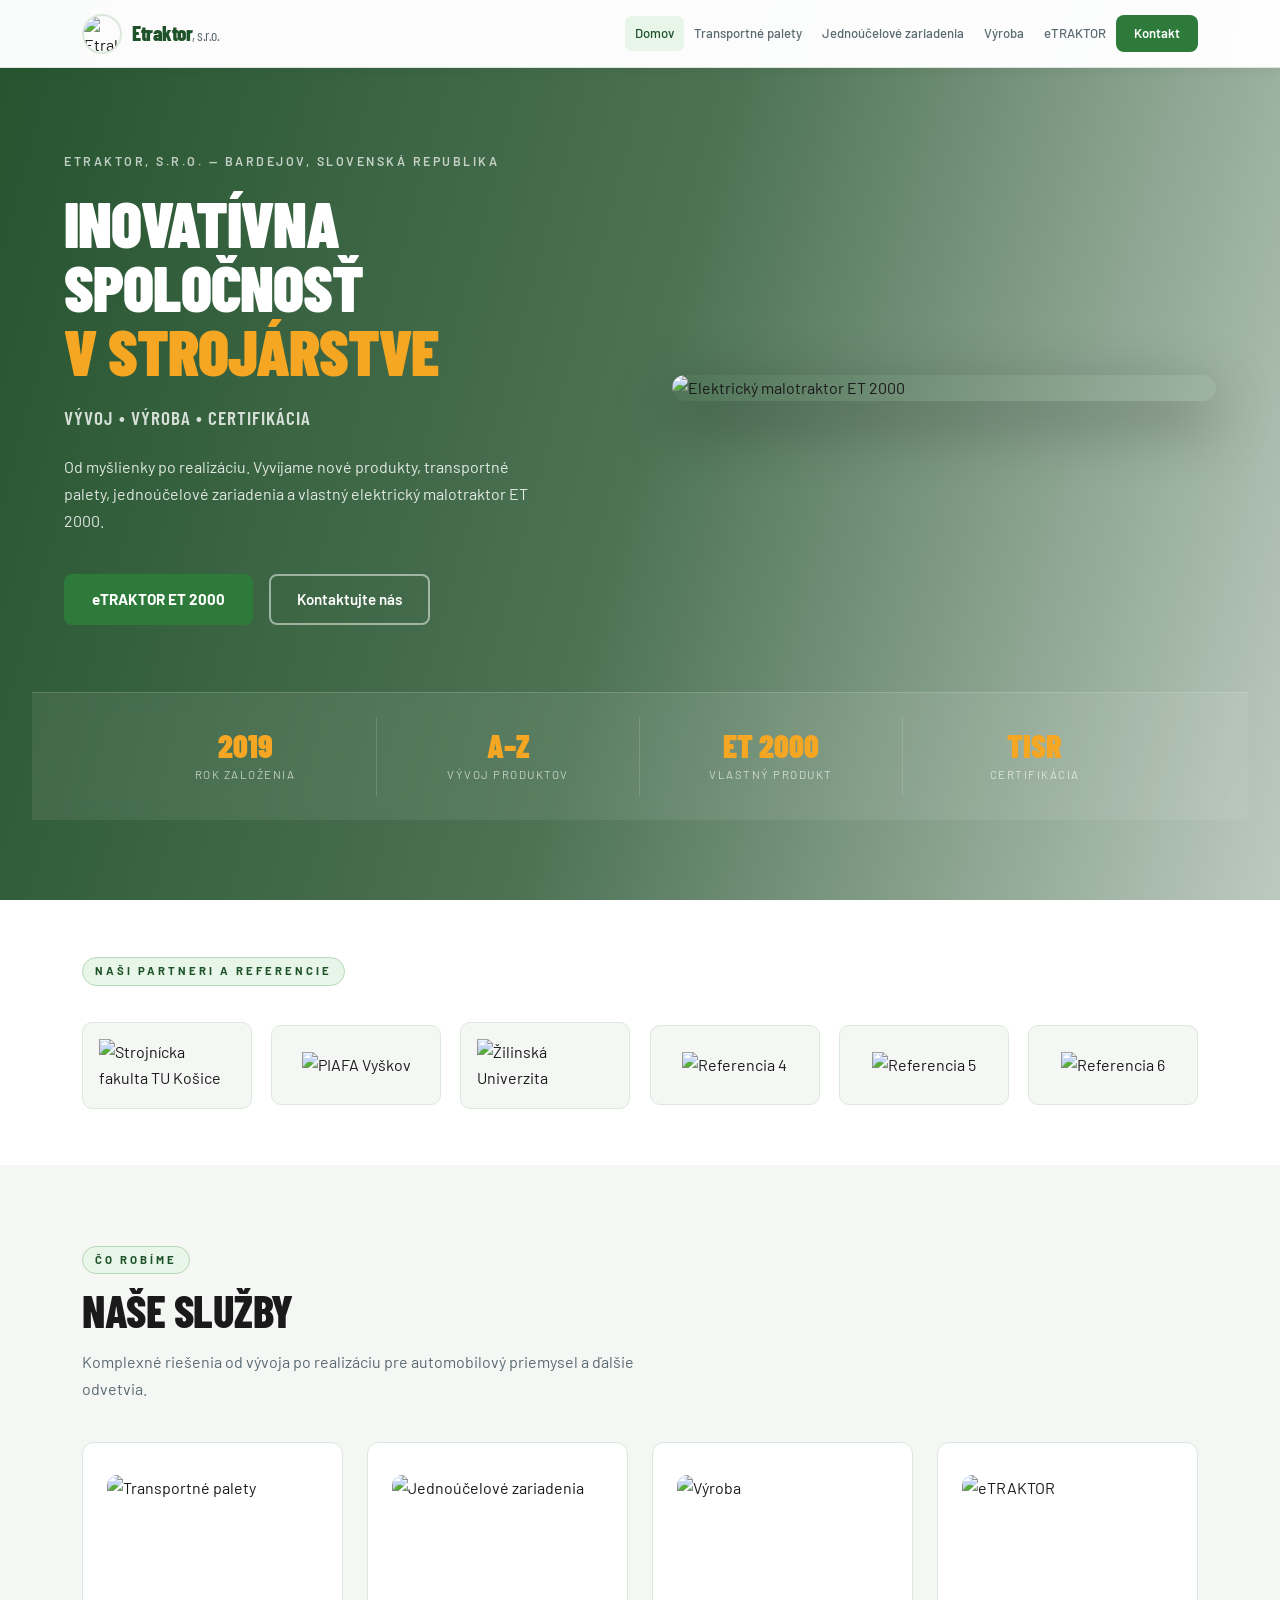
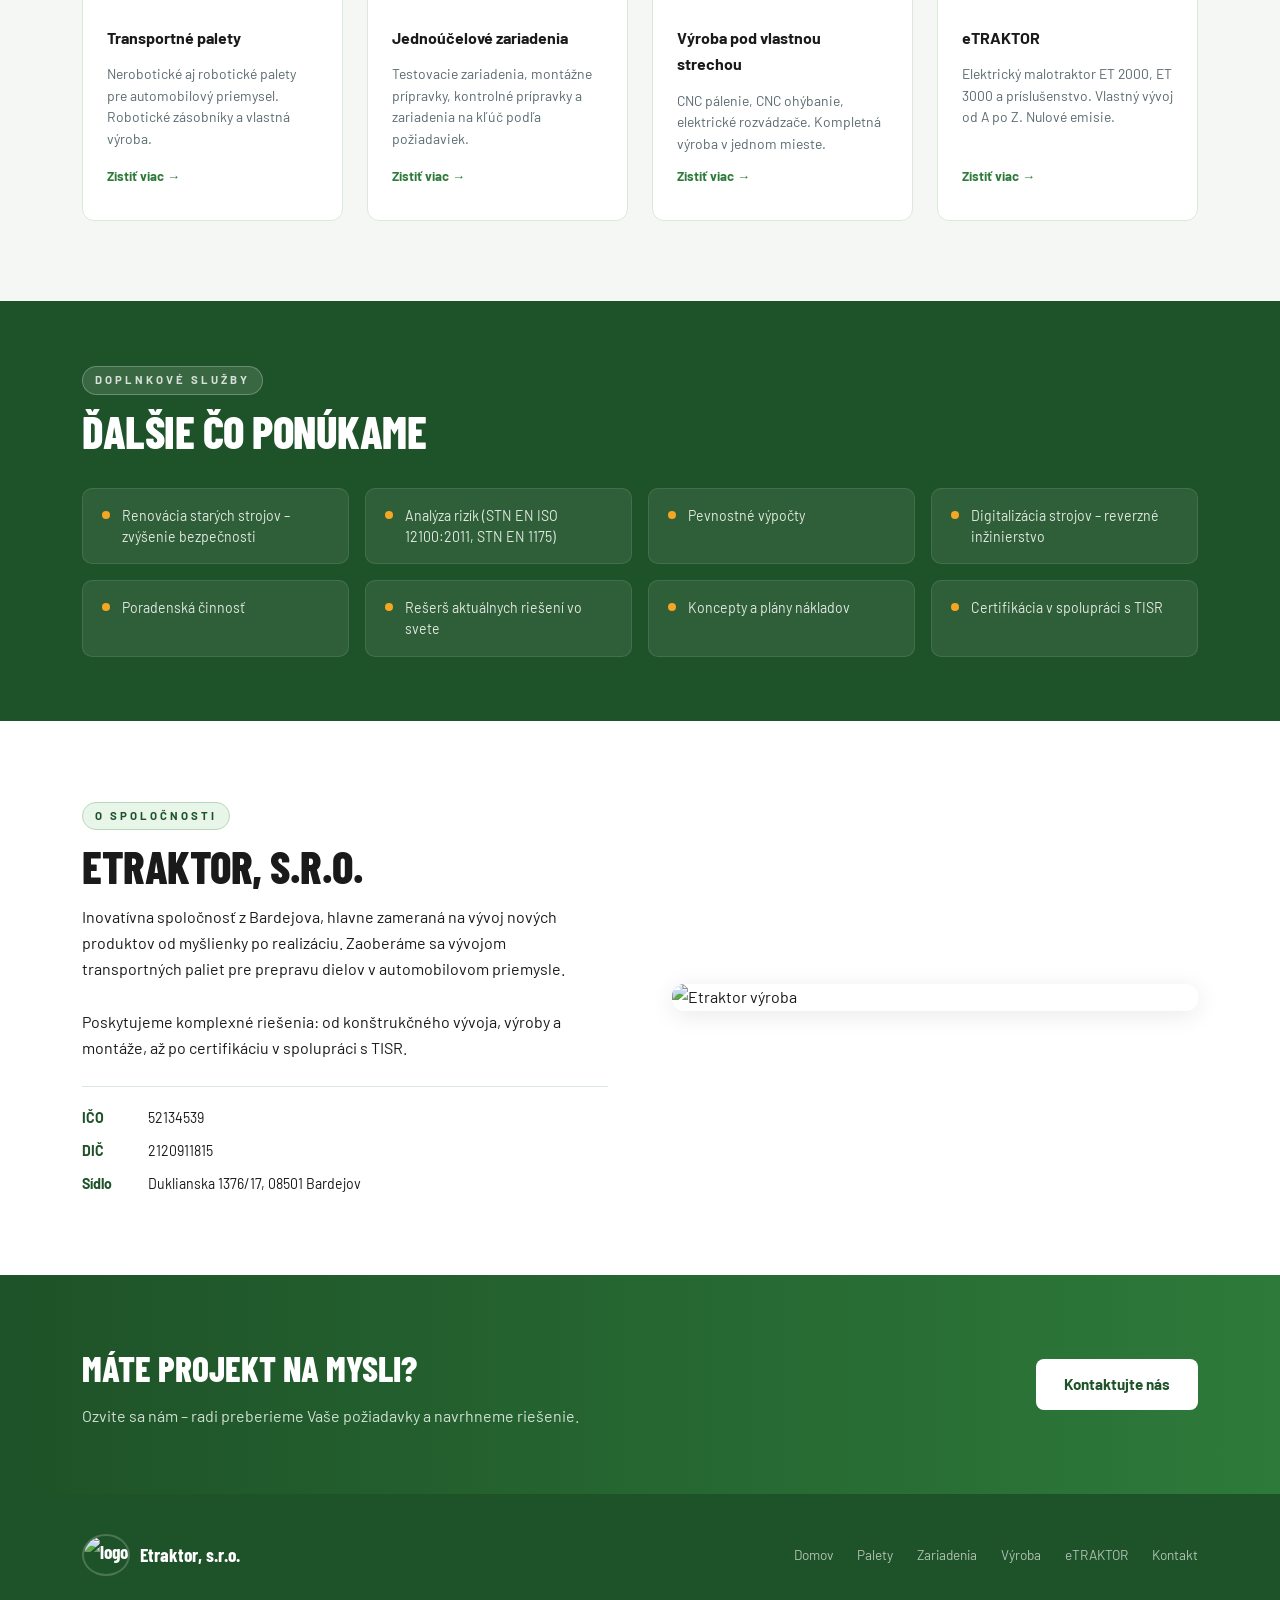
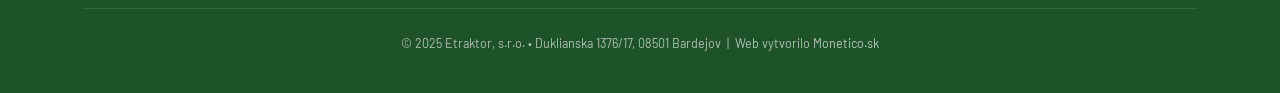
==== commit a3cf617f: "Add files via upload" ====
--- a/index.html
+++ b/index.html
@@ -1,49 +1,56 @@
 <!DOCTYPE html>
 <html lang="sk">
 <head>
-  <meta charset="UTF-8"/><meta name="viewport" content="width=device-width,initial-scale=1.0"/>
-  <title>Etraktor, s.r.o. – Inovatívne riešenia v strojárstve</title>
-  <meta name="description" content="Etraktor, s.r.o. – vývoj nových produktov, transportné palety, jednoúčelové zariadenia, výroba, elektrický malotraktor ET 2000. Bardejov."/>
-  <link rel="preconnect" href="https://fonts.googleapis.com"/>
-  <link href="https://fonts.googleapis.com/css2?family=Barlow+Condensed:wght@400;600;700;800;900&family=Barlow:wght@300;400;500;600&display=swap" rel="stylesheet"/>
-  <link rel="stylesheet" href="style.css"/>
+<meta charset="UTF-8"/><meta name="viewport" content="width=device-width,initial-scale=1.0"/>
+<title>Etraktor, s.r.o. – Inovatívne riešenia v strojárstve</title>
+<meta name="description" content="Etraktor, s.r.o. Bardejov – transportné palety, jednoúčelové zariadenia, výroba, elektrický malotraktor ET 2000."/>
+<link rel="preconnect" href="https://fonts.googleapis.com"/>
+<link href="https://fonts.googleapis.com/css2?family=Barlow+Condensed:wght@400;600;700;800;900&family=Barlow:wght@300;400;500;600&display=swap" rel="stylesheet"/>
+<link rel="stylesheet" href="style.css"/>
 </head>
 <body>
+
 <nav id="mainNav"><div class="nav-inner">
-  <a href="index.html" class="nav-logo"><img src="images/logo.jpg" alt="logo" class="nav-logo-img"/><span class="nav-logo-text">Etraktor<span class="nav-logo-sub">, s.r.o.</span></span></a>
-  <div class="nav-links"><a href="index.html" class="active">Domov</a><a href="palety.html">Transportné palety</a><a href="zariadenia.html">Jednoúčelové zariadenia</a><a href="vyroba.html">Výroba</a><a href="produkty.html">Vlastné produkty</a><a href="kontakt.html" class="nav-cta">Kontakt</a></div>
+  <a href="index.html" class="nav-logo"><img src="images/logo.jpg" alt="Etraktor logo" class="nav-logo-img"/><span class="nav-logo-text">Etraktor<span class="nav-logo-sub">, s.r.o.</span></span></a>
+  <div class="nav-links"><a href="index.html" class="active">Domov</a><a href="palety.html">Transportné palety</a><a href="zariadenia.html">Jednoúčelové zariadenia</a><a href="vyroba.html">Výroba</a><a href="produkty.html">eTRAKTOR</a><a href="kontakt.html" class="nav-cta">Kontakt</a></div>
   <button class="hamburger" onclick="toggleNav()"><span></span><span></span><span></span></button>
 </div></nav>
-<div class="mobile-menu" id="mobileMenu"><a href="index.html">Domov</a><a href="palety.html">Transportné palety</a><a href="zariadenia.html">Jednoúčelové zariadenia</a><a href="vyroba.html">Výroba</a><a href="produkty.html">Vlastné produkty</a><a href="kontakt.html">Kontakt</a></div>
+<div class="mobile-menu" id="mobileMenu"><a href="index.html">Domov</a><a href="palety.html">Transportné palety</a><a href="zariadenia.html">Jednoúčelové zariadenia</a><a href="vyroba.html">Výroba</a><a href="produkty.html">eTRAKTOR</a><a href="kontakt.html">Kontakt</a></div>
 
 <!-- HERO -->
 <section class="hero">
   <div class="hero-bg" style="background-image:url('https://www.etraktor.sk/images/elektricky-malotraktor.jpg')"></div>
   <div class="hero-overlay"></div>
-  <div class="hero-content container">
-    <div class="hero-left">
-      <p class="hero-eyebrow">Etraktor, s.r.o. &mdash; Bardejov, Slovenská republika</p>
-      <h1 class="hero-title">Inovatívna<br/>spoločnosť<br/><span>v strojárstve</span></h1>
-      <p class="hero-desc">Od myšlienky po realizáciu. Vyvíjame nové produkty, transportné palety, jednoúčelové zariadenia a vlastné produkty pre moderný priemysel. Založená v roku 2019.</p>
-      <div class="hero-btns">
-        <a href="produkty.html" class="btn-primary">Naše produkty</a>
-        <a href="kontakt.html" class="btn-outline">Kontaktujte nás</a>
+  <div class="hero-content">
+    <div class="hero-grid">
+      <div class="hero-left">
+        <p class="hero-eyebrow">Etraktor, s.r.o. &mdash; Bardejov, Slovenská republika</p>
+        <h1 class="hero-title">Inovatívna<br/>spoločnosť<br/><span>v strojárstve</span></h1>
+        <p class="hero-subtitle">Vývoj &bull; Výroba &bull; Certifikácia</p>
+        <p class="hero-desc">Od myšlienky po realizáciu. Vyvíjame nové produkty, transportné palety, jednoúčelové zariadenia a vlastný elektrický malotraktor ET 2000.</p>
+        <div class="hero-btns">
+          <a href="produkty.html" class="btn-primary">eTRAKTOR ET 2000</a>
+          <a href="kontakt.html" class="btn-outline">Kontaktujte nás</a>
+        </div>
+      </div>
+      <div>
+        <img src="https://www.etraktor.sk/images/elektricky-malotraktor.jpg" alt="Elektrický malotraktor ET 2000" class="hero-right-img"/>
       </div>
     </div>
   </div>
   <div class="hero-stats-bar"><div class="container"><div class="hero-stats">
     <div class="hstat"><div class="hstat-val">2019</div><div class="hstat-label">Rok založenia</div></div>
-    <div class="hstat"><div class="hstat-val">A–Z</div><div class="hstat-label">Vývoj produktov</div></div>
+    <div class="hstat"><div class="hstat-val">A&ndash;Z</div><div class="hstat-label">Vývoj produktov</div></div>
     <div class="hstat"><div class="hstat-val">ET 2000</div><div class="hstat-label">Vlastný produkt</div></div>
     <div class="hstat"><div class="hstat-val">TISR</div><div class="hstat-label">Certifikácia</div></div>
   </div></div></div>
 </section>
 
-<!-- REFERENCIE - hore na každej stránke -->
-<section style="background:white;padding:3rem 2rem;">
+<!-- REFERENCIE -->
+<section class="refs-section">
   <div class="container">
-    <span class="tag">Naši partneri</span>
-    <div class="refs-logos" style="margin-top:1.5rem;">
+    <span class="tag">Naši partneri a referencie</span>
+    <div class="refs-logos">
       <div class="ref-logo"><img src="images/image17.png" alt="Strojnícka fakulta TU Košice"/></div>
       <div class="ref-logo"><img src="images/image18.png" alt="PIAFA Vyškov"/></div>
       <div class="ref-logo"><img src="images/image19.png" alt="Žilinská Univerzita"/></div>
@@ -54,58 +61,35 @@
   </div>
 </section>
 
-<!-- O SPOLOČNOSTI -->
-<section style="background:var(--bg);padding:5rem 2rem;">
-  <div class="container">
-    <div class="about-grid">
-      <div>
-        <span class="tag">O nás</span>
-        <h2 class="section-title">Etraktor, s.r.o.</h2>
-        <p>Inovatívna spoločnosť z Bardejova, hlavne zameraná na vývoj nových produktov od myšlienky po realizáciu. Zaoberáme sa vývojom transportných paliet pre prepravu dielov v automobilovom priemysle.</p>
-        <br/>
-        <p>Poskytujeme komplexné riešenia: od konštrukčného vývoja, výroby a montáže, až po certifikáciu v spolupráci s TISR.</p>
-        <div class="about-details">
-          <div class="detail-row"><span class="detail-label">IČO</span><span>52134539</span></div>
-          <div class="detail-row"><span class="detail-label">DIČ</span><span>2120911815</span></div>
-          <div class="detail-row"><span class="detail-label">Sídlo</span><span>Duklianska 1376/17, 08501 Bardejov</span></div>
-        </div>
-      </div>
-      <div class="about-img-col">
-        <img src="images/image13.JPG" alt="Etraktor – výroba" class="about-img" style="cursor:pointer;" onclick="openLightbox(['images/image13.JPG'],0)"/>
-      </div>
-    </div>
-  </div>
-</section>
-
 <!-- NAŠE SLUŽBY -->
-<section style="background:white;padding:5rem 2rem;">
+<section class="bg" style="padding:5rem 2rem;">
   <div class="container">
     <span class="tag">Čo robíme</span>
     <h2 class="section-title">Naše služby</h2>
     <p class="section-desc">Komplexné riešenia od vývoja po realizáciu pre automobilový priemysel a ďalšie odvetvia.</p>
     <div class="services-grid">
       <a href="palety.html" class="service-card">
-        <div class="service-icon-wrap"><img src="images/image2.png" alt="Transportné palety" class="service-icon-img"/></div>
+        <div class="service-thumb"><img src="images/image3.png" alt="Transportné palety"/></div>
         <h3>Transportné palety</h3>
         <p>Nerobotické aj robotické palety pre automobilový priemysel. Robotické zásobníky a vlastná výroba.</p>
         <span class="card-link">Zistiť viac &rarr;</span>
       </a>
       <a href="zariadenia.html" class="service-card">
-        <div class="service-icon-wrap blue"><img src="images/image5.png" alt="Jednoúčelové zariadenia" class="service-icon-img"/></div>
+        <div class="service-thumb"><img src="images/image5.png" alt="Jednoúčelové zariadenia"/></div>
         <h3>Jednoúčelové zariadenia</h3>
-        <p>Testovacie zariadenia, montážne prípravky, kontrolné prípravky a zariadenia na kľúč.</p>
+        <p>Testovacie zariadenia, montážne prípravky, kontrolné prípravky a zariadenia na kľúč podľa požiadaviek.</p>
         <span class="card-link">Zistiť viac &rarr;</span>
       </a>
       <a href="vyroba.html" class="service-card">
-        <div class="service-icon-wrap green"><img src="images/image8.jpeg" alt="Výroba" class="service-icon-img" style="object-fit:cover;"/></div>
+        <div class="service-thumb"><img src="images/image8.jpeg" alt="Výroba" style="object-fit:cover;height:100%;"/></div>
         <h3>Výroba pod vlastnou strechou</h3>
         <p>CNC pálenie, CNC ohýbanie, elektrické rozvádzače. Kompletná výroba v jednom mieste.</p>
         <span class="card-link">Zistiť viac &rarr;</span>
       </a>
       <a href="produkty.html" class="service-card">
-        <div class="service-icon-wrap dark"><img src="https://www.etraktor.sk/images/elektricky-malotraktor.jpg" alt="Vlastné produkty" class="service-icon-img" style="object-fit:cover;"/></div>
-        <h3>Vlastné produkty</h3>
-        <p>Elektrický malotraktor ET 2000, ET 3000 a príslušenstvo. Vlastný vývoj od A po Z.</p>
+        <div class="service-thumb"><img src="https://www.etraktor.sk/images/elektricky-malotraktor.jpg" alt="eTRAKTOR" style="object-fit:cover;height:100%;"/></div>
+        <h3>eTRAKTOR</h3>
+        <p>Elektrický malotraktor ET 2000, ET 3000 a príslušenstvo. Vlastný vývoj od A po Z. Nulové emisie.</p>
         <span class="card-link">Zistiť viac &rarr;</span>
       </a>
     </div>
@@ -113,15 +97,15 @@
 </section>
 
 <!-- DOPLNKOVÉ SLUŽBY -->
-<section class="extras-section">
+<section class="green-dark" style="padding:4rem 2rem;">
   <div class="container">
-    <span class="tag" style="border-color:rgba(255,255,255,0.25);color:rgba(255,255,255,0.6);">Doplnkové služby</span>
-    <h2 class="section-title" style="color:white;">Ďalšie čo ponúkame</h2>
+    <span class="tag">Doplnkové služby</span>
+    <h2 class="section-title">Ďalšie čo ponúkame</h2>
     <div class="extras-grid">
       <div class="extra-item"><div class="extra-dot"></div><span>Renovácia starých strojov &ndash; zvýšenie bezpečnosti</span></div>
-      <div class="extra-item"><div class="extra-dot"></div><span>Vypracovanie analýzy rizík (STN EN ISO 12100:2011, STN EN 1175)</span></div>
+      <div class="extra-item"><div class="extra-dot"></div><span>Analýza rizík (STN EN ISO 12100:2011, STN EN 1175)</span></div>
       <div class="extra-item"><div class="extra-dot"></div><span>Pevnostné výpočty</span></div>
-      <div class="extra-item"><div class="extra-dot"></div><span>Digitalizácia starých strojov &ndash; reverzné inžinierstvo</span></div>
+      <div class="extra-item"><div class="extra-dot"></div><span>Digitalizácia strojov &ndash; reverzné inžinierstvo</span></div>
       <div class="extra-item"><div class="extra-dot"></div><span>Poradenská činnosť</span></div>
       <div class="extra-item"><div class="extra-dot"></div><span>Rešerš aktuálnych riešení vo svete</span></div>
       <div class="extra-item"><div class="extra-dot"></div><span>Koncepty a plány nákladov</span></div>
@@ -130,16 +114,35 @@
   </div>
 </section>
 
-<!-- CTA -->
+<!-- O SPOLOČNOSTI -->
+<section class="white" style="padding:5rem 2rem;">
+  <div class="container">
+    <div class="about-grid">
+      <div>
+        <span class="tag">O spoločnosti</span>
+        <h2 class="section-title">Etraktor, s.r.o.</h2>
+        <p>Inovatívna spoločnosť z Bardejova, hlavne zameraná na vývoj nových produktov od myšlienky po realizáciu. Zaoberáme sa vývojom transportných paliet pre prepravu dielov v automobilovom priemysle.</p>
+        <br/><p>Poskytujeme komplexné riešenia: od konštrukčného vývoja, výroby a montáže, až po certifikáciu v spolupráci s TISR.</p>
+        <div class="about-details">
+          <div class="detail-row"><span class="detail-label">IČO</span><span>52134539</span></div>
+          <div class="detail-row"><span class="detail-label">DIČ</span><span>2120911815</span></div>
+          <div class="detail-row"><span class="detail-label">Sídlo</span><span>Duklianska 1376/17, 08501 Bardejov</span></div>
+        </div>
+      </div>
+      <div><img src="images/image13.JPG" alt="Etraktor výroba" class="about-img" style="cursor:pointer;" onclick="openLightbox(['images/image13.JPG'],0)"/></div>
+    </div>
+  </div>
+</section>
+
 <section class="cta-banner"><div class="container"><div class="cta-inner">
   <div><h2>Máte projekt na mysli?</h2><p>Ozvite sa nám &ndash; radi preberieme Vaše požiadavky a navrhneme riešenie.</p></div>
-  <a href="kontakt.html" class="btn-primary">Kontaktujte nás</a>
+  <a href="kontakt.html" class="btn-primary" style="background:white;color:var(--green-dark);">Kontaktujte nás</a>
 </div></div></section>
 
 <footer class="site-footer"><div class="container footer-inner">
-  <div class="footer-logo"><img src="images/logo.jpg" alt="logo" style="height:44px;"/><span>Etraktor, s.r.o.</span></div>
-  <div class="footer-links"><a href="index.html">Domov</a><a href="palety.html">Palety</a><a href="zariadenia.html">Zariadenia</a><a href="vyroba.html">Výroba</a><a href="produkty.html">Produkty</a><a href="kontakt.html">Kontakt</a></div>
-  <div class="footer-copy">&copy; 2025 Etraktor, s.r.o. &bull; Duklianska 1376/17, 08501 Bardejov</div>
+  <div class="footer-logo"><img src="images/logo.jpg" alt="logo" style="height:42px;border-radius:50%;border:2px solid rgba(255,255,255,0.2);"/><span>Etraktor, s.r.o.</span></div>
+  <div class="footer-links"><a href="index.html">Domov</a><a href="palety.html">Palety</a><a href="zariadenia.html">Zariadenia</a><a href="vyroba.html">Výroba</a><a href="produkty.html">eTRAKTOR</a><a href="kontakt.html">Kontakt</a></div>
+  <div class="footer-copy">&copy; 2025 Etraktor, s.r.o. &bull; Duklianska 1376/17, 08501 Bardejov &nbsp;|&nbsp; Web vytvorilo <a href="https://monetico.sk" target="_blank" rel="noopener">Monetico.sk</a></div>
 </div></footer>
 
 <div class="lightbox" id="lightbox"><button class="lb-close" onclick="closeLb()">&#215;</button><button class="lb-arrow lb-prev" onclick="lbNav(-1)">&#8249;</button><img id="lbImg" src="" alt=""/><button class="lb-arrow lb-next" onclick="lbNav(1)">&#8250;</button><div class="lb-counter" id="lbCount"></div></div>
--- a/style.css
+++ b/style.css
@@ -1,299 +1,293 @@
 :root {
-  --blue: #1a2e6b;
-  --blue-dark: #0f1d45;
-  --blue-mid: #2a4aaa;
   --green: #2d7a3a;
+  --green-dark: #1e5228;
   --green-light: #4caf50;
+  --green-pale: #e8f5e9;
+  --blue: #1565c0;
+  --blue-dark: #0d47a1;
+  --blue-light: #1976d2;
+  --teal: #00796b;
   --accent: #f5a623;
   --text: #1a1a1a;
-  --text-muted: #556;
-  --bg: #f8f8f6;
+  --text-muted: #5a6a70;
+  --bg: #f5f7f5;
   --white: #fff;
-  --border: #e2e2da;
+  --border: #dde8dd;
+  --shadow: 0 4px 24px rgba(0,0,0,0.09);
   --radius: 12px;
-  --shadow: 0 4px 24px rgba(0,0,0,0.09);
   --nav-h: 68px;
 }
 
-*, *::before, *::after { box-sizing: border-box; margin: 0; padding: 0; }
-html { scroll-behavior: smooth; }
-body { font-family: 'Barlow', sans-serif; background: var(--bg); color: var(--text); line-height: 1.65; }
-img { max-width: 100%; height: auto; display: block; }
-a { text-decoration: none; color: inherit; }
-
-/* ── CONTAINER ── */
-.container { max-width: 1180px; margin: 0 auto; padding: 0 2rem; }
-
-/* ── NAV ── */
-nav#mainNav {
-  position: fixed; top: 0; left: 0; right: 0; z-index: 200;
-  background: rgba(255,255,255,0.98);
-  border-bottom: 1px solid var(--border);
-  backdrop-filter: blur(10px);
-  height: var(--nav-h);
-}
-.nav-inner {
-  max-width: 1180px; margin: 0 auto; padding: 0 2rem;
-  height: 100%; display: flex; align-items: center; justify-content: space-between; gap: 2rem;
-}
-.nav-logo { display: flex; align-items: center; gap: 10px; }
-.nav-logo-img { height: 38px; width: 38px; object-fit: contain; border-radius: 50%; }
-.nav-logo-text {
-  font-family: 'Barlow Condensed', sans-serif; font-weight: 800; font-size: 1.35rem;
-  color: var(--blue-dark); letter-spacing: -0.5px;
-}
-.nav-logo-sub { font-weight: 400; font-size: 1rem; color: var(--text-muted); }
-.nav-links { display: flex; align-items: center; gap: 0.1rem; }
-.nav-links a {
-  font-size: 0.83rem; font-weight: 500; color: var(--text-muted);
-  padding: 7px 11px; border-radius: 7px; transition: all 0.18s; white-space: nowrap;
-}
-.nav-links a:hover, .nav-links a.active { color: var(--blue); background: #eef1fb; }
-.nav-cta { background: var(--blue) !important; color: white !important; padding: 8px 18px !important; font-weight: 600 !important; }
-.nav-cta:hover { background: var(--blue-dark) !important; }
-.hamburger { display: none; flex-direction: column; gap: 5px; border: none; background: none; cursor: pointer; padding: 8px; }
-.hamburger span { display: block; width: 24px; height: 2px; background: var(--text); border-radius: 2px; transition: 0.3s; }
-
-/* ── MOBILE MENU ── */
-.mobile-menu {
-  display: none; position: fixed; top: var(--nav-h); left: 0; right: 0; z-index: 199;
-  background: white; border-bottom: 1px solid var(--border);
-  padding: 1rem 2rem; flex-direction: column; gap: 0; box-shadow: 0 8px 24px rgba(0,0,0,0.1);
-}
-.mobile-menu.open { display: flex; }
-.mobile-menu a { padding: 12px 0; border-bottom: 1px solid var(--border); font-size: 1rem; font-weight: 500; color: var(--text); }
-.mobile-menu a:last-child { border-bottom: none; }
-
-/* ── HERO (index) ── */
-.hero {
-  min-height: 100vh; display: flex; flex-direction: column;
-  position: relative; overflow: hidden; padding-top: var(--nav-h);
-}
-.hero-bg { position: absolute; inset: 0; background-size: cover; background-position: center; }
-.hero-overlay { position: absolute; inset: 0; background: linear-gradient(135deg, rgba(10,20,60,0.88) 0%, rgba(10,20,60,0.60) 60%, rgba(10,20,60,0.30) 100%); }
-.hero-content { position: relative; z-index: 2; flex: 1; display: flex; align-items: center; padding: 5rem 2rem 3rem; }
-.hero-left { max-width: 620px; color: white; }
-.hero-eyebrow { font-size: 0.8rem; letter-spacing: 2.5px; text-transform: uppercase; font-weight: 600; opacity: 0.7; margin-bottom: 1.2rem; }
-.hero-title {
-  font-family: 'Barlow Condensed', sans-serif; font-weight: 900;
-  font-size: clamp(3rem, 6vw, 5rem); line-height: 1.0; text-transform: uppercase;
-  letter-spacing: -1px; margin-bottom: 1.5rem;
-}
-.hero-title span { color: var(--accent); }
-.hero-desc { font-size: 1.05rem; opacity: 0.85; max-width: 500px; margin-bottom: 2.5rem; line-height: 1.7; }
-.hero-btns { display: flex; gap: 1rem; flex-wrap: wrap; }
-.hero-stats-bar { position: relative; z-index: 2; background: rgba(255,255,255,0.07); border-top: 1px solid rgba(255,255,255,0.12); backdrop-filter: blur(8px); }
-.hero-stats { display: grid; grid-template-columns: repeat(4, 1fr); padding: 1.5rem 2rem; max-width: 1180px; margin: 0 auto; }
-.hstat { text-align: center; color: white; padding: 0.75rem; border-right: 1px solid rgba(255,255,255,0.12); }
-.hstat:last-child { border-right: none; }
-.hstat-val { font-family: 'Barlow Condensed', sans-serif; font-weight: 900; font-size: 2rem; color: var(--accent); line-height: 1; }
-.hstat-label { font-size: 0.72rem; text-transform: uppercase; letter-spacing: 1.5px; opacity: 0.65; margin-top: 4px; }
-
-/* ── PAGE HERO (subpages) ── */
-.page-hero {
-  margin-top: var(--nav-h);
-  background: linear-gradient(135deg, var(--blue-dark) 0%, var(--blue) 100%);
-  padding: 4.5rem 2rem 3.5rem;
-  color: white;
-}
-.page-hero .container { max-width: 1180px; }
-.page-hero .tag { border-color: rgba(255,255,255,0.3); color: rgba(255,255,255,0.7); }
-.page-hero h1 { font-family: 'Barlow Condensed', sans-serif; font-weight: 900; font-size: clamp(2.5rem,4vw,3.8rem); text-transform: uppercase; letter-spacing: -0.5px; margin: 0.5rem 0; }
-.page-hero p { opacity: 0.8; max-width: 560px; font-size: 1rem; line-height: 1.7; margin-top: 0.75rem; }
-
-/* ── BUTTONS ── */
-.btn-primary {
-  display: inline-flex; align-items: center; gap: 6px;
-  background: var(--accent); color: #1a1a1a; font-weight: 700; font-size: 0.95rem;
-  padding: 13px 28px; border-radius: 8px; transition: all 0.2s; border: none; cursor: pointer;
-}
-.btn-primary:hover { background: #e09500; transform: translateY(-2px); box-shadow: 0 8px 20px rgba(0,0,0,0.2); }
-.btn-outline {
-  display: inline-flex; align-items: center;
-  border: 2px solid rgba(255,255,255,0.45); color: white; font-weight: 600; font-size: 0.95rem;
-  padding: 11px 26px; border-radius: 8px; transition: all 0.2s;
-}
-.btn-outline:hover { border-color: white; background: rgba(255,255,255,0.08); }
-.btn-blue { background: var(--blue) !important; color: white !important; }
-.btn-blue:hover { background: var(--blue-dark) !important; }
-
-/* ── TAGS ── */
-.tag { display: inline-block; font-size: 0.71rem; font-weight: 700; letter-spacing: 3px; text-transform: uppercase; color: var(--blue); border: 1px solid #c5cde8; padding: 4px 12px; border-radius: 20px; margin-bottom: 0.75rem; }
-
-/* ── SECTION COMMONS ── */
-.section-title { font-family: 'Barlow Condensed', sans-serif; font-weight: 800; font-size: clamp(2rem,3.5vw,2.8rem); text-transform: uppercase; letter-spacing: -0.5px; line-height: 1.1; margin-bottom: 0.75rem; }
-.section-desc { font-size: 1rem; color: var(--text-muted); max-width: 560px; line-height: 1.7; margin-bottom: 2.5rem; }
-section { padding: 5rem 2rem; }
-section.alt { background: white; }
-section.dark { background: var(--blue-dark); color: white; }
-section.dark .section-title { color: white; }
-section.dark .section-desc { color: rgba(255,255,255,0.7); }
-
-/* ── ABOUT ── */
-.about-section { background: white; padding: 5rem 2rem; }
-.about-grid { display: grid; grid-template-columns: 1fr 1fr; gap: 4rem; align-items: center; }
-.about-details { margin-top: 2rem; border-top: 1px solid var(--border); padding-top: 1.5rem; display: flex; flex-direction: column; gap: 0.75rem; }
-.detail-row { display: flex; gap: 1rem; font-size: 0.88rem; }
-.detail-label { font-weight: 700; color: var(--blue); min-width: 50px; }
-.about-img { border-radius: var(--radius); box-shadow: var(--shadow); width: 100%; }
-
-/* ── SERVICES GRID ── */
-.services-section { background: var(--bg); padding: 5rem 2rem; }
-.services-grid { display: grid; grid-template-columns: repeat(4, 1fr); gap: 1.5rem; }
-.service-card {
-  background: white; border-radius: var(--radius); padding: 2rem 1.5rem; border: 1px solid var(--border);
-  display: flex; flex-direction: column; gap: 0.75rem; transition: all 0.25s;
-}
-.service-card:hover { transform: translateY(-5px); box-shadow: 0 12px 32px rgba(0,0,0,0.12); border-color: transparent; }
-.service-icon-wrap { width: 70px; height: 70px; border-radius: 14px; background: #fff5e0; overflow: hidden; display: flex; align-items: center; justify-content: center; margin-bottom: 0.5rem; }
-.service-icon-wrap.blue { background: #eef1fb; }
-.service-icon-wrap.green { background: #e8f5e9; }
-.service-icon-wrap.dark { background: #1a2e6b; }
-.service-icon-img { width: 100%; height: 100%; object-fit: contain; }
-.service-card h3 { font-weight: 700; font-size: 1rem; color: var(--text); }
-.service-card p { font-size: 0.87rem; color: var(--text-muted); line-height: 1.55; flex: 1; }
-.card-link { font-size: 0.82rem; font-weight: 700; color: var(--blue); margin-top: auto; }
-.service-card:hover .card-link { color: var(--accent); }
-
-/* ── EXTRAS ── */
-.extras-section { background: var(--blue-dark); color: white; padding: 5rem 2rem; }
-.extras-section .tag { border-color: rgba(255,255,255,0.25); color: rgba(255,255,255,0.6); }
-.extras-section .section-title { color: white; }
-.extras-grid { display: grid; grid-template-columns: repeat(4, 1fr); gap: 1rem; margin-top: 2rem; }
-.extra-item { display: flex; gap: 0.75rem; align-items: flex-start; background: rgba(255,255,255,0.06); border-radius: 10px; padding: 1rem 1.2rem; border: 1px solid rgba(255,255,255,0.08); }
-.extra-dot { width: 8px; height: 8px; border-radius: 50%; background: var(--accent); flex-shrink: 0; margin-top: 6px; }
-.extra-item span { font-size: 0.88rem; opacity: 0.85; line-height: 1.5; }
-
-/* ── REFS ── */
-.refs-section { background: white; padding: 5rem 2rem; }
-.refs-logos { display: grid; grid-template-columns: repeat(6, 1fr); gap: 1.5rem; align-items: center; margin-top: 2rem; }
-.ref-logo { background: var(--bg); border: 1px solid var(--border); border-radius: 10px; padding: 1.2rem; display: flex; align-items: center; justify-content: center; transition: all 0.2s; min-height: 90px; }
-.ref-logo:hover { box-shadow: var(--shadow); border-color: var(--blue); }
-.ref-logo img { max-height: 60px; width: auto; max-width: 100%; object-fit: contain; }
-
-/* ── CTA BANNER ── */
-.cta-banner { background: linear-gradient(90deg, var(--blue) 0%, var(--blue-mid) 100%); color: white; padding: 4rem 2rem; }
-.cta-inner { display: flex; align-items: center; justify-content: space-between; gap: 2rem; flex-wrap: wrap; }
-.cta-inner h2 { font-family: 'Barlow Condensed', sans-serif; font-size: 2.2rem; font-weight: 800; text-transform: uppercase; margin-bottom: 0.4rem; }
-.cta-inner p { opacity: 0.8; font-size: 1rem; }
-
-/* ── FOOTER ── */
-.site-footer { background: var(--blue-dark); color: rgba(255,255,255,0.65); padding: 2.5rem 2rem; }
-.footer-inner { display: flex; align-items: center; justify-content: space-between; flex-wrap: wrap; gap: 1.5rem; }
-.footer-logo { display: flex; align-items: center; gap: 10px; font-family: 'Barlow Condensed', sans-serif; font-weight: 700; font-size: 1.2rem; color: white; }
-.footer-links { display: flex; gap: 1.5rem; flex-wrap: wrap; }
-.footer-links a { font-size: 0.85rem; transition: color 0.2s; }
-.footer-links a:hover { color: white; }
-.footer-copy { font-size: 0.78rem; width: 100%; text-align: center; border-top: 1px solid rgba(255,255,255,0.1); padding-top: 1.5rem; margin-top: 0.5rem; }
-
-/* ── SLIDER (Gallery) ── */
-.slider-section { padding: 5rem 0; overflow: hidden; }
-.slider-section .container { padding: 0 2rem; }
-.slider-wrap { position: relative; margin-top: 2rem; }
-.slider-track-outer { overflow: hidden; border-radius: var(--radius); }
-.slider-track { display: flex; transition: transform 0.45s cubic-bezier(0.25,0.1,0.25,1); }
-.slide-img { min-width: 100%; max-height: 560px; object-fit: cover; display: block; user-select: none; }
-.slider-btn {
-  position: absolute; top: 50%; transform: translateY(-50%);
-  background: rgba(255,255,255,0.92); border: none; border-radius: 50%;
-  width: 52px; height: 52px; font-size: 1.4rem; cursor: pointer; z-index: 5;
-  display: flex; align-items: center; justify-content: center;
-  box-shadow: 0 4px 16px rgba(0,0,0,0.2); transition: all 0.2s;
-}
-.slider-btn:hover { background: white; transform: translateY(-50%) scale(1.08); }
-.slider-prev { left: 1.2rem; }
-.slider-next { right: 1.2rem; }
-.slider-dots { display: flex; gap: 8px; justify-content: center; margin-top: 1.2rem; }
-.slider-dot { width: 9px; height: 9px; border-radius: 50%; background: var(--border); cursor: pointer; transition: all 0.2s; border: none; }
-.slider-dot.active { background: var(--blue); transform: scale(1.3); }
-
-/* ── CONTENT GRIDS ── */
-.content-two-col { display: grid; grid-template-columns: 1fr 1fr; gap: 3.5rem; align-items: center; }
-.content-three-col { display: grid; grid-template-columns: repeat(3, 1fr); gap: 2rem; }
-
-/* ── IMAGE CARDS ── */
-.img-card { border-radius: var(--radius); overflow: hidden; box-shadow: var(--shadow); border: 1px solid var(--border); transition: transform 0.3s; cursor: pointer; }
-.img-card:hover { transform: translateY(-4px); }
-.img-card img { width: 100%; height: 240px; object-fit: cover; display: block; transition: transform 0.4s; }
-.img-card:hover img { transform: scale(1.04); }
-.img-card-body { padding: 1.4rem; background: white; }
-.img-card-title { font-weight: 700; font-size: 1rem; margin-bottom: 0.4rem; color: var(--blue-dark); }
-.img-card-desc { font-size: 0.86rem; color: var(--text-muted); line-height: 1.55; }
-
-/* ── LIGHTBOX ── */
-.lightbox { position: fixed; inset: 0; z-index: 1000; background: rgba(0,0,0,0.94); display: none; align-items: center; justify-content: center; }
-.lightbox.open { display: flex; }
-.lightbox img { max-width: 90vw; max-height: 86vh; object-fit: contain; border-radius: 8px; }
-.lb-close { position: absolute; top: 1.2rem; right: 1.2rem; background: rgba(255,255,255,0.12); border: none; color: white; font-size: 2rem; width: 46px; height: 46px; border-radius: 50%; cursor: pointer; display: flex; align-items: center; justify-content: center; transition: 0.2s; }
-.lb-close:hover { background: rgba(255,255,255,0.25); }
-.lb-arrow { position: absolute; top: 50%; transform: translateY(-50%); background: rgba(255,255,255,0.1); border: none; color: white; font-size: 2.2rem; width: 54px; height: 54px; border-radius: 50%; cursor: pointer; display: flex; align-items: center; justify-content: center; transition: 0.2s; }
-.lb-arrow:hover { background: rgba(255,255,255,0.22); }
-.lb-prev { left: 1.2rem; }
-.lb-next { right: 1.2rem; }
-.lb-counter { position: absolute; bottom: 1.2rem; left: 50%; transform: translateX(-50%); color: rgba(255,255,255,0.6); font-size: 0.85rem; }
-
-/* ── CONTACT ── */
-.contact-grid { display: grid; grid-template-columns: 1fr 1.2fr; gap: 4rem; align-items: start; }
-.contact-info-item { display: flex; gap: 1.2rem; margin-bottom: 1.8rem; align-items: flex-start; }
-.ci-icon { width: 44px; height: 44px; border-radius: 10px; background: #eef1fb; display: flex; align-items: center; justify-content: center; flex-shrink: 0; }
-.ci-icon svg { width: 20px; height: 20px; stroke: var(--blue); fill: none; stroke-width: 2; stroke-linecap: round; stroke-linejoin: round; }
-.ci-label { font-size: 0.75rem; font-weight: 700; color: var(--blue); text-transform: uppercase; letter-spacing: 1px; margin-bottom: 2px; }
-.ci-value { font-size: 0.95rem; font-weight: 500; }
-.ci-value a { color: var(--blue); }
-.contact-form-wrap { background: white; border-radius: var(--radius); padding: 2.5rem; box-shadow: var(--shadow); }
-.form-row { display: grid; grid-template-columns: 1fr 1fr; gap: 1rem; }
-.form-group { margin-bottom: 1.1rem; }
-.form-group label { display: block; font-size: 0.78rem; font-weight: 700; text-transform: uppercase; letter-spacing: 0.5px; color: var(--text-muted); margin-bottom: 5px; }
-.form-group input, .form-group textarea, .form-group select {
-  width: 100%; border: 2px solid var(--border); border-radius: 8px; padding: 11px 14px;
-  font-family: 'Barlow', sans-serif; font-size: 0.95rem; background: var(--bg); color: var(--text); transition: border 0.2s;
-}
-.form-group input:focus, .form-group textarea:focus, .form-group select:focus { outline: none; border-color: var(--blue); }
-.form-group textarea { resize: vertical; min-height: 110px; }
-.form-submit { width: 100%; background: var(--blue); color: white; border: none; border-radius: 8px; padding: 14px; font-family: 'Barlow', sans-serif; font-weight: 700; font-size: 1rem; cursor: pointer; transition: all 0.2s; }
-.form-submit:hover { background: var(--blue-dark); transform: translateY(-1px); }
-
-/* ── PRODUCT SPECS ── */
-.spec-table { width: 100%; border-collapse: collapse; font-size: 0.9rem; }
-.spec-table tr:nth-child(even) { background: white; }
-.spec-table tr:nth-child(odd) { background: #eef1fb; }
-.spec-table th { background: var(--blue-dark); color: white; padding: 11px 16px; text-align: left; font-size: 0.78rem; letter-spacing: 0.5px; }
-.spec-table td { padding: 10px 16px; border-bottom: 1px solid var(--border); }
-.spec-table td:first-child { font-weight: 500; }
-.badge-std { background: #e8f5e9; color: #1b5e20; font-size: 0.72rem; font-weight: 700; padding: 2px 9px; border-radius: 10px; }
-.badge-opt { background: #fff3e0; color: #bf360c; font-size: 0.72rem; font-weight: 700; padding: 2px 9px; border-radius: 10px; }
-.group-row td { background: var(--blue) !important; color: white !important; font-weight: 700; font-size: 0.78rem; letter-spacing: 1px; text-transform: uppercase; }
-
-/* ── TABS ── */
-.tabs { display: flex; gap: 0.5rem; flex-wrap: wrap; margin-bottom: 2rem; }
-.tab-btn { border: 2px solid var(--border); background: white; color: var(--text-muted); font-family: 'Barlow', sans-serif; font-weight: 600; font-size: 0.85rem; padding: 9px 22px; border-radius: 8px; cursor: pointer; transition: all 0.2s; }
-.tab-btn.active, .tab-btn:hover { background: var(--blue); border-color: var(--blue); color: white; }
-.tab-pane { display: none; }
-.tab-pane.active { display: block; }
-
-/* ── RESPONSIVE ── */
-@media (max-width: 1024px) {
-  .services-grid { grid-template-columns: repeat(2, 1fr); }
-  .extras-grid { grid-template-columns: repeat(2, 1fr); }
-  .refs-logos { grid-template-columns: repeat(3, 1fr); }
-  .hero-stats { grid-template-columns: repeat(2, 1fr); }
-}
-@media (max-width: 768px) {
-  .nav-links { display: none; }
-  .hamburger { display: flex; }
-  .hero-title { font-size: clamp(2.5rem,8vw,3.5rem); }
-  .content-two-col { grid-template-columns: 1fr; }
-  .about-grid { grid-template-columns: 1fr; }
-  .contact-grid { grid-template-columns: 1fr; }
-  .form-row { grid-template-columns: 1fr; }
-  .content-three-col { grid-template-columns: 1fr; }
-  .cta-inner { flex-direction: column; text-align: center; }
-}
-@media (max-width: 600px) {
-  section { padding: 3rem 1.2rem; }
-  .services-grid { grid-template-columns: 1fr; }
-  .extras-grid { grid-template-columns: 1fr; }
-  .refs-logos { grid-template-columns: repeat(2, 1fr); }
-  .hero-stats { grid-template-columns: repeat(2, 1fr); }
-  .footer-links { justify-content: center; }
-}
+*,*::before,*::after{box-sizing:border-box;margin:0;padding:0;}
+html{scroll-behavior:smooth;}
+body{font-family:'Barlow',sans-serif;background:var(--bg);color:var(--text);line-height:1.65;}
+img{max-width:100%;height:auto;display:block;}
+a{text-decoration:none;color:inherit;}
+
+.container{max-width:1180px;margin:0 auto;padding:0 2rem;}
+
+/* NAV */
+nav#mainNav{
+  position:fixed;top:0;left:0;right:0;z-index:200;
+  background:rgba(255,255,255,0.98);border-bottom:1px solid var(--border);
+  backdrop-filter:blur(10px);height:var(--nav-h);
+  box-shadow:0 2px 12px rgba(0,0,0,0.05);
+}
+.nav-inner{max-width:1180px;margin:0 auto;padding:0 2rem;height:100%;display:flex;align-items:center;justify-content:space-between;gap:1.5rem;}
+.nav-logo{display:flex;align-items:center;gap:10px;}
+.nav-logo-img{height:40px;width:40px;object-fit:contain;border-radius:50%;border:2px solid var(--border);}
+.nav-logo-text{font-family:'Barlow Condensed',sans-serif;font-weight:800;font-size:1.3rem;color:var(--green-dark);letter-spacing:-0.5px;}
+.nav-logo-sub{font-weight:400;font-size:0.95rem;color:var(--text-muted);}
+.nav-links{display:flex;align-items:center;gap:0;}
+.nav-links a{font-size:0.82rem;font-weight:500;color:var(--text-muted);padding:7px 10px;border-radius:7px;transition:all 0.18s;white-space:nowrap;}
+.nav-links a:hover,.nav-links a.active{color:var(--green-dark);background:var(--green-pale);}
+.nav-cta{background:var(--green) !important;color:white !important;padding:8px 18px !important;font-weight:600 !important;border-radius:8px !important;}
+.nav-cta:hover{background:var(--green-dark) !important;}
+.hamburger{display:none;flex-direction:column;gap:5px;border:none;background:none;cursor:pointer;padding:8px;}
+.hamburger span{display:block;width:24px;height:2px;background:var(--text);border-radius:2px;transition:0.3s;}
+.mobile-menu{display:none;position:fixed;top:var(--nav-h);left:0;right:0;z-index:199;background:white;border-bottom:1px solid var(--border);padding:1rem 2rem;flex-direction:column;gap:0;box-shadow:0 8px 24px rgba(0,0,0,0.1);}
+.mobile-menu.open{display:flex;}
+.mobile-menu a{padding:12px 0;border-bottom:1px solid var(--border);font-size:1rem;font-weight:500;color:var(--text);}
+.mobile-menu a:last-child{border-bottom:none;}
+
+/* BUTTONS */
+.btn-primary{display:inline-flex;align-items:center;gap:6px;background:var(--green);color:white;font-weight:700;font-size:0.95rem;padding:13px 28px;border-radius:8px;transition:all 0.2s;border:none;cursor:pointer;}
+.btn-primary:hover{background:var(--green-dark);transform:translateY(-2px);box-shadow:0 8px 20px rgba(0,0,0,0.15);}
+.btn-outline{display:inline-flex;align-items:center;border:2px solid rgba(255,255,255,0.5);color:white;font-weight:600;font-size:0.95rem;padding:11px 26px;border-radius:8px;transition:all 0.2s;}
+.btn-outline:hover{border-color:white;background:rgba(255,255,255,0.1);}
+.btn-blue{background:var(--blue) !important;color:white !important;}
+.btn-blue:hover{background:var(--blue-dark) !important;}
+
+/* TAGS */
+.tag{display:inline-block;font-size:0.71rem;font-weight:700;letter-spacing:3px;text-transform:uppercase;color:var(--green-dark);border:1px solid #b7d9b8;padding:4px 12px;border-radius:20px;margin-bottom:0.75rem;background:var(--green-pale);}
+
+/* SECTIONS */
+.section-title{font-family:'Barlow Condensed',sans-serif;font-weight:800;font-size:clamp(2rem,3.5vw,2.8rem);text-transform:uppercase;letter-spacing:-0.5px;line-height:1.1;margin-bottom:0.75rem;}
+.section-desc{font-size:1rem;color:var(--text-muted);max-width:580px;line-height:1.7;margin-bottom:2.5rem;}
+section{padding:5rem 2rem;}
+section.white{background:white;}
+section.bg{background:var(--bg);}
+section.green-dark{background:var(--green-dark);color:white;}
+section.green-dark .section-title{color:white;}
+section.green-dark .section-desc{color:rgba(255,255,255,0.75);}
+section.green-dark .tag{background:rgba(255,255,255,0.12);border-color:rgba(255,255,255,0.25);color:rgba(255,255,255,0.8);}
+
+/* HERO */
+.hero{min-height:100vh;display:flex;flex-direction:column;position:relative;overflow:hidden;padding-top:var(--nav-h);}
+.hero-bg{position:absolute;inset:0;background-size:cover;background-position:center;}
+.hero-overlay{position:absolute;inset:0;background:linear-gradient(105deg,rgba(20,70,30,0.92) 0%,rgba(20,70,30,0.75) 50%,rgba(20,70,30,0.25) 100%);}
+.hero-content{position:relative;z-index:2;flex:1;display:flex;align-items:center;padding:4rem 2rem 3rem;}
+.hero-grid{max-width:1180px;margin:0 auto;width:100%;display:grid;grid-template-columns:1fr 1fr;gap:4rem;align-items:center;}
+.hero-left{color:white;}
+.hero-eyebrow{font-size:0.78rem;letter-spacing:2.5px;text-transform:uppercase;font-weight:600;opacity:0.7;margin-bottom:1.2rem;}
+.hero-title{font-family:'Barlow Condensed',sans-serif;font-weight:900;font-size:clamp(2.8rem,5vw,4.5rem);line-height:1.0;text-transform:uppercase;letter-spacing:-1px;margin-bottom:1.2rem;}
+.hero-title span{color:var(--accent);}
+.hero-subtitle{font-family:'Barlow Condensed',sans-serif;font-size:1.2rem;font-weight:600;text-transform:uppercase;letter-spacing:1px;opacity:0.8;margin-bottom:1.2rem;}
+.hero-desc{font-size:1rem;opacity:0.85;max-width:480px;margin-bottom:2.5rem;line-height:1.7;}
+.hero-btns{display:flex;gap:1rem;flex-wrap:wrap;}
+.hero-right-img{border-radius:16px;box-shadow:0 20px 60px rgba(0,0,0,0.35);width:100%;object-fit:cover;max-height:440px;}
+.hero-stats-bar{position:relative;z-index:2;background:rgba(255,255,255,0.08);border-top:1px solid rgba(255,255,255,0.15);backdrop-filter:blur(8px);}
+.hero-stats{display:grid;grid-template-columns:repeat(4,1fr);padding:1.5rem 2rem;max-width:1180px;margin:0 auto;}
+.hstat{text-align:center;color:white;padding:0.75rem;border-right:1px solid rgba(255,255,255,0.15);}
+.hstat:last-child{border-right:none;}
+.hstat-val{font-family:'Barlow Condensed',sans-serif;font-weight:900;font-size:2rem;color:var(--accent);line-height:1;}
+.hstat-label{font-size:0.72rem;text-transform:uppercase;letter-spacing:1.5px;opacity:0.65;margin-top:4px;}
+
+/* PAGE HERO */
+.page-hero{margin-top:var(--nav-h);background:linear-gradient(135deg,var(--green-dark) 0%,var(--green) 100%);padding:4.5rem 2rem 3.5rem;color:white;}
+.page-hero .tag{background:rgba(255,255,255,0.12);border-color:rgba(255,255,255,0.3);color:rgba(255,255,255,0.85);}
+.page-hero h1{font-family:'Barlow Condensed',sans-serif;font-weight:900;font-size:clamp(2.5rem,4vw,3.8rem);text-transform:uppercase;letter-spacing:-0.5px;margin:0.5rem 0;}
+.page-hero p{opacity:0.8;max-width:560px;font-size:1rem;line-height:1.7;margin-top:0.75rem;}
+
+/* REFS */
+.refs-section{padding:3.5rem 2rem;background:white;}
+.refs-logos{display:grid;grid-template-columns:repeat(6,1fr);gap:1.2rem;align-items:center;margin-top:1.5rem;}
+.ref-logo{background:var(--bg);border:1px solid var(--border);border-radius:10px;padding:1rem;display:flex;align-items:center;justify-content:center;transition:all 0.2s;min-height:80px;}
+.ref-logo:hover{box-shadow:var(--shadow);border-color:var(--green);}
+.ref-logo img{max-height:55px;width:auto;max-width:100%;object-fit:contain;}
+
+/* SERVICE CARDS */
+.services-grid{display:grid;grid-template-columns:repeat(4,1fr);gap:1.5rem;}
+.service-card{background:white;border-radius:var(--radius);padding:2rem 1.5rem;border:1px solid var(--border);display:flex;flex-direction:column;gap:0.75rem;transition:all 0.25s;}
+.service-card:hover{transform:translateY(-5px);box-shadow:0 12px 32px rgba(0,0,0,0.1);border-color:var(--green-light);}
+.service-thumb{width:100%;height:130px;border-radius:10px;overflow:hidden;margin-bottom:0.5rem;}
+.service-thumb img{width:100%;height:100%;object-fit:cover;transition:transform 0.3s;}
+.service-card:hover .service-thumb img{transform:scale(1.05);}
+.service-card h3{font-weight:700;font-size:1rem;color:var(--text);}
+.service-card p{font-size:0.87rem;color:var(--text-muted);line-height:1.55;flex:1;}
+.card-link{font-size:0.82rem;font-weight:700;color:var(--green);margin-top:auto;}
+.service-card:hover .card-link{color:var(--accent);}
+
+/* TWO COL */
+.two-col{display:grid;grid-template-columns:1fr 1fr;gap:3.5rem;align-items:center;}
+.two-col.reverse > *:first-child{order:2;}
+.two-col.reverse > *:last-child{order:1;}
+
+/* IMAGE CARDS */
+.img-card{border-radius:var(--radius);overflow:hidden;box-shadow:var(--shadow);border:1px solid var(--border);transition:transform 0.3s;cursor:pointer;background:white;}
+.img-card:hover{transform:translateY(-4px);box-shadow:0 12px 32px rgba(0,0,0,0.12);}
+.img-card img{width:100%;height:220px;object-fit:cover;display:block;transition:transform 0.4s;}
+.img-card:hover img{transform:scale(1.04);}
+.img-card-body{padding:1.2rem;}
+.img-card-title{font-weight:700;font-size:0.95rem;margin-bottom:0.35rem;color:var(--green-dark);}
+.img-card-desc{font-size:0.84rem;color:var(--text-muted);line-height:1.5;}
+.three-col{display:grid;grid-template-columns:repeat(3,1fr);gap:1.75rem;}
+.four-col{display:grid;grid-template-columns:repeat(4,1fr);gap:1.5rem;}
+
+/* GALLERY GRID */
+.gallery-grid{display:grid;grid-template-columns:repeat(4,1fr);gap:0.75rem;}
+.gallery-item{position:relative;overflow:hidden;border-radius:10px;cursor:pointer;aspect-ratio:4/3;}
+.gallery-item:nth-child(1),.gallery-item:nth-child(7){grid-column:span 2;}
+.gallery-item img{width:100%;height:100%;object-fit:cover;display:block;transition:transform 0.4s;}
+.gallery-item:hover img{transform:scale(1.06);}
+.gallery-overlay{position:absolute;inset:0;background:linear-gradient(to top,rgba(0,0,0,0.5),transparent);opacity:0;transition:opacity 0.3s;display:flex;align-items:flex-end;padding:0.75rem;}
+.gallery-item:hover .gallery-overlay{opacity:1;}
+.gallery-overlay-text{color:white;font-size:0.8rem;font-weight:600;}
+
+/* VIDEO GRID */
+.video-grid{display:grid;grid-template-columns:repeat(2,1fr);gap:1.5rem;}
+.video-item{border-radius:var(--radius);overflow:hidden;box-shadow:var(--shadow);}
+.video-item iframe{width:100%;display:block;border:0;}
+
+/* STATS ROW */
+.stats-row{display:grid;grid-template-columns:repeat(4,1fr);gap:1.5rem;}
+.stat-card{background:var(--green-pale);border:1px solid #b7d9b8;border-radius:var(--radius);padding:1.5rem;text-align:center;}
+.stat-card-val{font-family:'Barlow Condensed',sans-serif;font-size:2.5rem;font-weight:900;color:var(--green-dark);line-height:1;}
+.stat-card-label{font-size:0.75rem;text-transform:uppercase;letter-spacing:1.2px;color:var(--text-muted);margin-top:5px;}
+
+/* FEATURES */
+.features-grid{display:grid;grid-template-columns:repeat(3,1fr);gap:1.5rem;margin-top:1.5rem;}
+.feature-item{display:flex;gap:1rem;align-items:flex-start;}
+.feature-icon{width:44px;height:44px;border-radius:10px;background:var(--green-pale);border:1px solid #b7d9b8;display:flex;align-items:center;justify-content:center;flex-shrink:0;}
+.feature-icon svg{width:22px;height:22px;stroke:var(--green-dark);fill:none;stroke-width:2;stroke-linecap:round;stroke-linejoin:round;}
+.feature-title{font-weight:700;font-size:0.95rem;margin-bottom:0.3rem;color:var(--green-dark);}
+.feature-desc{font-size:0.86rem;color:var(--text-muted);line-height:1.55;}
+
+/* EFF BARS */
+.eff-item{margin-bottom:1.2rem;}
+.eff-row{display:flex;justify-content:space-between;align-items:center;margin-bottom:6px;}
+.eff-name{font-size:0.9rem;font-weight:500;}
+.eff-pct{font-family:'Barlow Condensed',sans-serif;font-weight:800;font-size:1.1rem;color:var(--green);}
+.eff-bar-bg{background:#d4e6d5;border-radius:4px;height:10px;overflow:hidden;}
+.eff-bar{height:100%;border-radius:4px;}
+.eff-bar.green{background:linear-gradient(90deg,var(--green-dark),var(--green-light));}
+.eff-bar.gray{background:#b0bec5;}
+
+/* EXTRAS */
+.extras-grid{display:grid;grid-template-columns:repeat(4,1fr);gap:1rem;margin-top:2rem;}
+.extra-item{display:flex;gap:0.75rem;align-items:flex-start;background:rgba(255,255,255,0.08);border-radius:10px;padding:1rem 1.2rem;border:1px solid rgba(255,255,255,0.1);}
+.extra-dot{width:8px;height:8px;border-radius:50%;background:var(--accent);flex-shrink:0;margin-top:6px;}
+.extra-item span{font-size:0.88rem;opacity:0.85;line-height:1.5;}
+
+/* TABS */
+.tabs{display:flex;gap:0.5rem;flex-wrap:wrap;margin-bottom:2rem;}
+.tab-btn{border:2px solid var(--border);background:white;color:var(--text-muted);font-family:'Barlow',sans-serif;font-weight:600;font-size:0.85rem;padding:9px 22px;border-radius:8px;cursor:pointer;transition:all 0.2s;}
+.tab-btn.active,.tab-btn:hover{background:var(--green);border-color:var(--green);color:white;}
+.tab-pane{display:none;}
+.tab-pane.active{display:block;}
+
+/* SPEC TABLE */
+.spec-table{width:100%;border-collapse:collapse;font-size:0.88rem;}
+.spec-table tr:nth-child(even){background:white;}
+.spec-table tr:nth-child(odd){background:var(--green-pale);}
+.spec-table th{background:var(--green-dark);color:white;padding:11px 16px;text-align:left;font-size:0.78rem;letter-spacing:0.5px;}
+.spec-table td{padding:10px 16px;border-bottom:1px solid var(--border);}
+.spec-table td:first-child{font-weight:500;}
+.badge-std{background:#e8f5e9;color:#1b5e20;font-size:0.72rem;font-weight:700;padding:2px 9px;border-radius:10px;}
+.badge-opt{background:#fff3e0;color:#bf360c;font-size:0.72rem;font-weight:700;padding:2px 9px;border-radius:10px;}
+.group-row td{background:var(--green) !important;color:white !important;font-weight:700;font-size:0.78rem;letter-spacing:1px;text-transform:uppercase;}
+
+/* CONTACT */
+.contact-grid{display:grid;grid-template-columns:1fr 1.2fr;gap:4rem;align-items:start;}
+.ci-icon{width:44px;height:44px;border-radius:10px;background:var(--green-pale);border:1px solid #b7d9b8;display:flex;align-items:center;justify-content:center;flex-shrink:0;}
+.ci-icon svg{width:20px;height:20px;stroke:var(--green-dark);fill:none;stroke-width:2;stroke-linecap:round;stroke-linejoin:round;}
+.ci-label{font-size:0.75rem;font-weight:700;color:var(--green-dark);text-transform:uppercase;letter-spacing:1px;margin-bottom:2px;}
+.ci-value{font-size:0.95rem;font-weight:500;}
+.ci-value a{color:var(--green);}
+.contact-info-item{display:flex;gap:1.2rem;margin-bottom:1.8rem;align-items:flex-start;}
+.contact-form-wrap{background:white;border-radius:var(--radius);padding:2.5rem;box-shadow:var(--shadow);border:1px solid var(--border);}
+.form-row{display:grid;grid-template-columns:1fr 1fr;gap:1rem;}
+.form-group{margin-bottom:1.1rem;}
+.form-group label{display:block;font-size:0.78rem;font-weight:700;text-transform:uppercase;letter-spacing:0.5px;color:var(--text-muted);margin-bottom:5px;}
+.form-group input,.form-group textarea,.form-group select{width:100%;border:2px solid var(--border);border-radius:8px;padding:11px 14px;font-family:'Barlow',sans-serif;font-size:0.95rem;background:var(--bg);color:var(--text);transition:border 0.2s;}
+.form-group input:focus,.form-group textarea:focus,.form-group select:focus{outline:none;border-color:var(--green);}
+.form-group textarea{resize:vertical;min-height:110px;}
+.form-submit{width:100%;background:var(--green);color:white;border:none;border-radius:8px;padding:14px;font-family:'Barlow',sans-serif;font-weight:700;font-size:1rem;cursor:pointer;transition:all 0.2s;}
+.form-submit:hover{background:var(--green-dark);transform:translateY(-1px);}
+
+/* CTA */
+.cta-banner{background:linear-gradient(90deg,var(--green-dark) 0%,var(--green) 100%);color:white;padding:4rem 2rem;}
+.cta-inner{display:flex;align-items:center;justify-content:space-between;gap:2rem;flex-wrap:wrap;}
+.cta-inner h2{font-family:'Barlow Condensed',sans-serif;font-size:2.2rem;font-weight:800;text-transform:uppercase;margin-bottom:0.4rem;}
+.cta-inner p{opacity:0.8;font-size:1rem;}
+
+/* LIGHTBOX */
+.lightbox{position:fixed;inset:0;z-index:1000;background:rgba(0,0,0,0.93);display:none;align-items:center;justify-content:center;}
+.lightbox.open{display:flex;}
+.lightbox img{max-width:90vw;max-height:86vh;object-fit:contain;border-radius:8px;}
+.lb-close{position:absolute;top:1.2rem;right:1.2rem;background:rgba(255,255,255,0.12);border:none;color:white;font-size:2rem;width:46px;height:46px;border-radius:50%;cursor:pointer;display:flex;align-items:center;justify-content:center;transition:0.2s;}
+.lb-close:hover{background:rgba(255,255,255,0.25);}
+.lb-arrow{position:absolute;top:50%;transform:translateY(-50%);background:rgba(255,255,255,0.1);border:none;color:white;font-size:2.2rem;width:54px;height:54px;border-radius:50%;cursor:pointer;display:flex;align-items:center;justify-content:center;transition:0.2s;}
+.lb-arrow:hover{background:rgba(255,255,255,0.22);}
+.lb-prev{left:1.2rem;}
+.lb-next{right:1.2rem;}
+.lb-counter{position:absolute;bottom:1.2rem;left:50%;transform:translateX(-50%);color:rgba(255,255,255,0.6);font-size:0.85rem;}
+
+/* ABOUT */
+.about-grid{display:grid;grid-template-columns:1fr 1fr;gap:4rem;align-items:center;}
+.about-img{border-radius:var(--radius);box-shadow:var(--shadow);width:100%;}
+.about-details{margin-top:1.5rem;border-top:1px solid var(--border);padding-top:1.2rem;display:flex;flex-direction:column;gap:0.6rem;}
+.detail-row{display:flex;gap:1rem;font-size:0.88rem;}
+.detail-label{font-weight:700;color:var(--green-dark);min-width:50px;}
+
+/* FOOTER */
+.site-footer{background:var(--green-dark);color:rgba(255,255,255,0.65);padding:2.5rem 2rem;}
+.footer-inner{display:flex;align-items:center;justify-content:space-between;flex-wrap:wrap;gap:1.5rem;}
+.footer-logo{display:flex;align-items:center;gap:10px;font-family:'Barlow Condensed',sans-serif;font-weight:700;font-size:1.2rem;color:white;}
+.footer-links{display:flex;gap:1.5rem;flex-wrap:wrap;}
+.footer-links a{font-size:0.85rem;transition:color 0.2s;}
+.footer-links a:hover{color:white;}
+.footer-copy{font-size:0.78rem;width:100%;text-align:center;border-top:1px solid rgba(255,255,255,0.1);padding-top:1.5rem;margin-top:0.5rem;}
+.footer-copy a{color:rgba(255,255,255,0.7);}
+.footer-copy a:hover{color:white;}
+
+/* CHECKLIST ITEMS */
+.check-list{display:flex;flex-direction:column;gap:0.75rem;margin-top:1rem;}
+.check-item{display:flex;gap:0.75rem;align-items:flex-start;}
+.check-item svg{width:20px;height:20px;stroke:var(--green);fill:none;stroke-width:2.5;stroke-linecap:round;flex-shrink:0;margin-top:2px;}
+
+/* RESPONSIVE */
+@media(max-width:1024px){
+  .services-grid{grid-template-columns:repeat(2,1fr);}
+  .extras-grid{grid-template-columns:repeat(2,1fr);}
+  .refs-logos{grid-template-columns:repeat(3,1fr);}
+  .hero-stats{grid-template-columns:repeat(2,1fr);}
+  .stats-row{grid-template-columns:repeat(2,1fr);}
+}
+@media(max-width:768px){
+  .nav-links{display:none;}
+  .hamburger{display:flex;}
+  .hero-grid{grid-template-columns:1fr;}
+  .hero-right-img{display:none;}
+  .two-col{grid-template-columns:1fr;}
+  .two-col.reverse>*{order:unset;}
+  .about-grid{grid-template-columns:1fr;}
+  .contact-grid{grid-template-columns:1fr;}
+  .form-row{grid-template-columns:1fr;}
+  .three-col{grid-template-columns:1fr;}
+  .four-col{grid-template-columns:repeat(2,1fr);}
+  .cta-inner{flex-direction:column;text-align:center;}
+  .gallery-grid{grid-template-columns:repeat(2,1fr);}
+  .gallery-item:nth-child(1),.gallery-item:nth-child(7){grid-column:span 1;}
+  .video-grid{grid-template-columns:1fr;}
+  .features-grid{grid-template-columns:1fr;}
+}
+@media(max-width:600px){
+  section{padding:3rem 1.2rem;}
+  .services-grid{grid-template-columns:1fr;}
+  .extras-grid{grid-template-columns:1fr;}
+  .refs-logos{grid-template-columns:repeat(2,1fr);}
+  .hero-stats{grid-template-columns:repeat(2,1fr);}
+  .footer-links{justify-content:center;}
+  .gallery-grid{grid-template-columns:repeat(2,1fr);}
+}
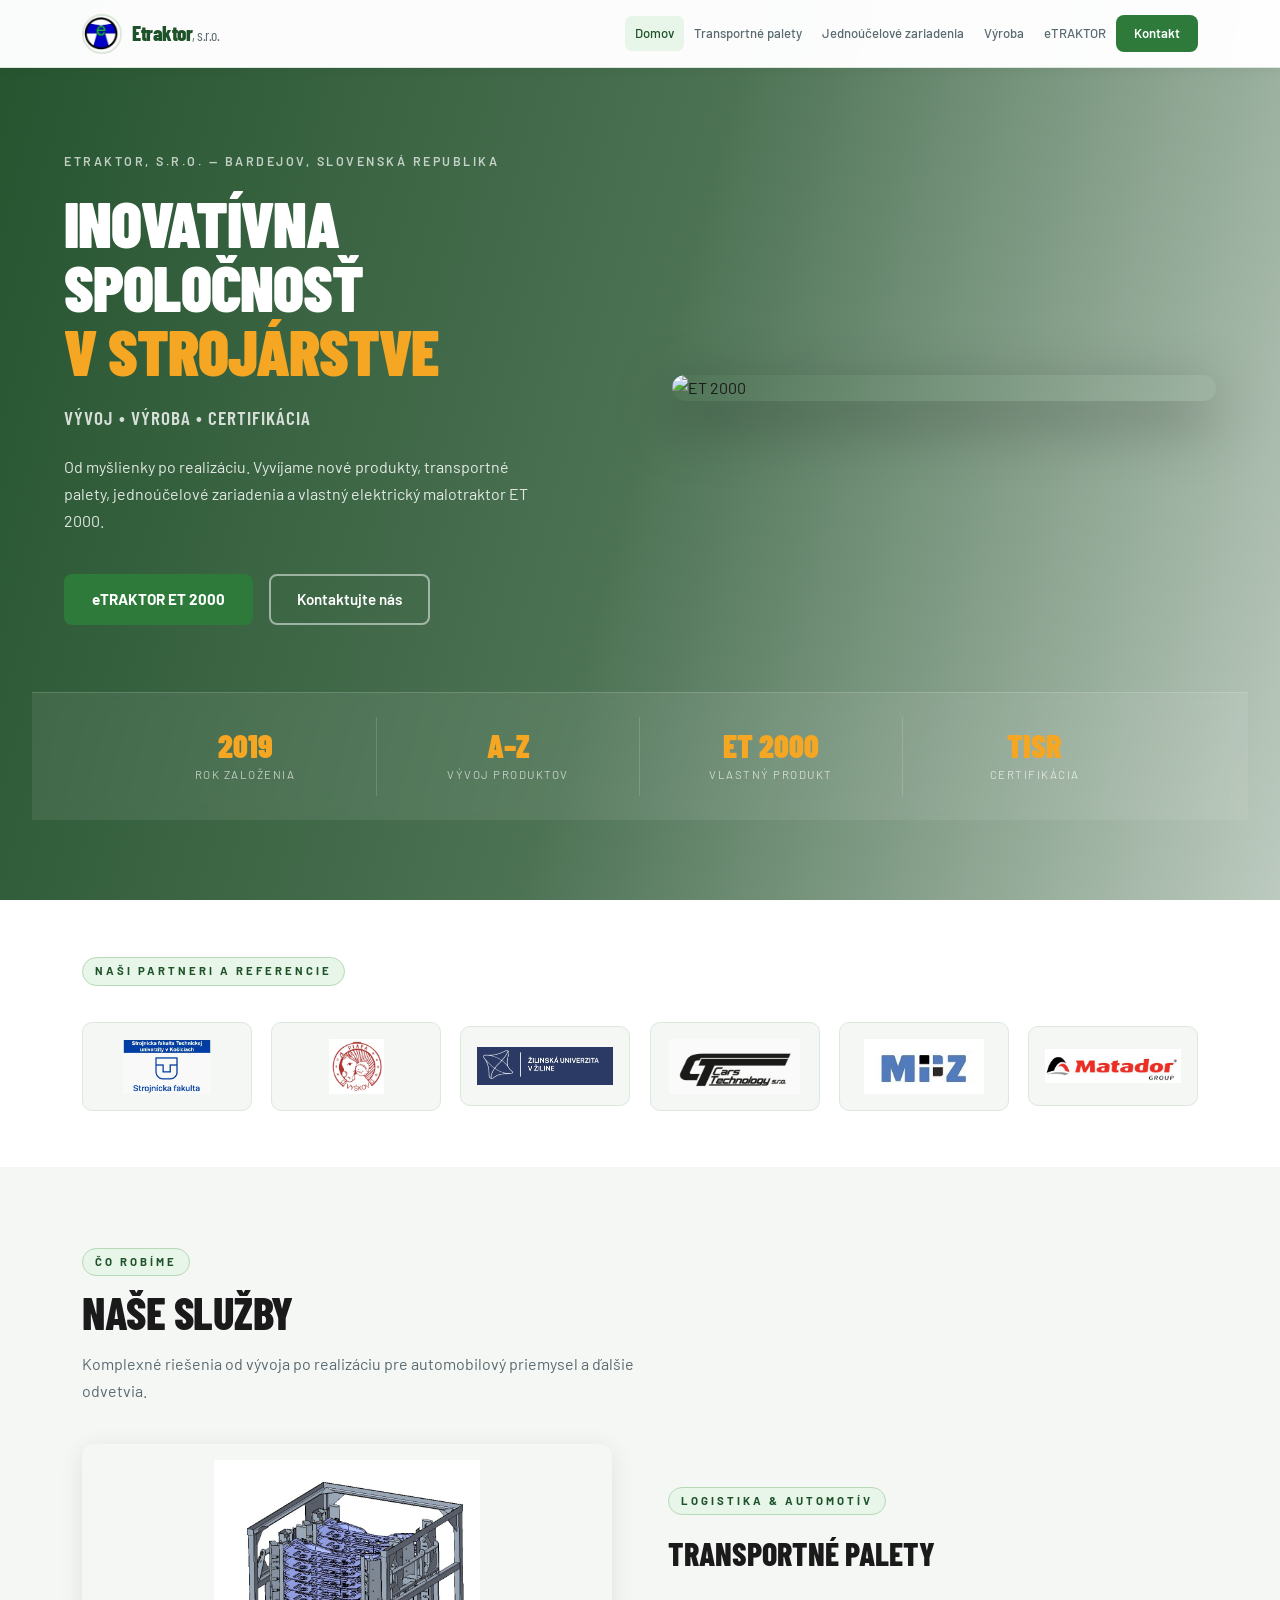
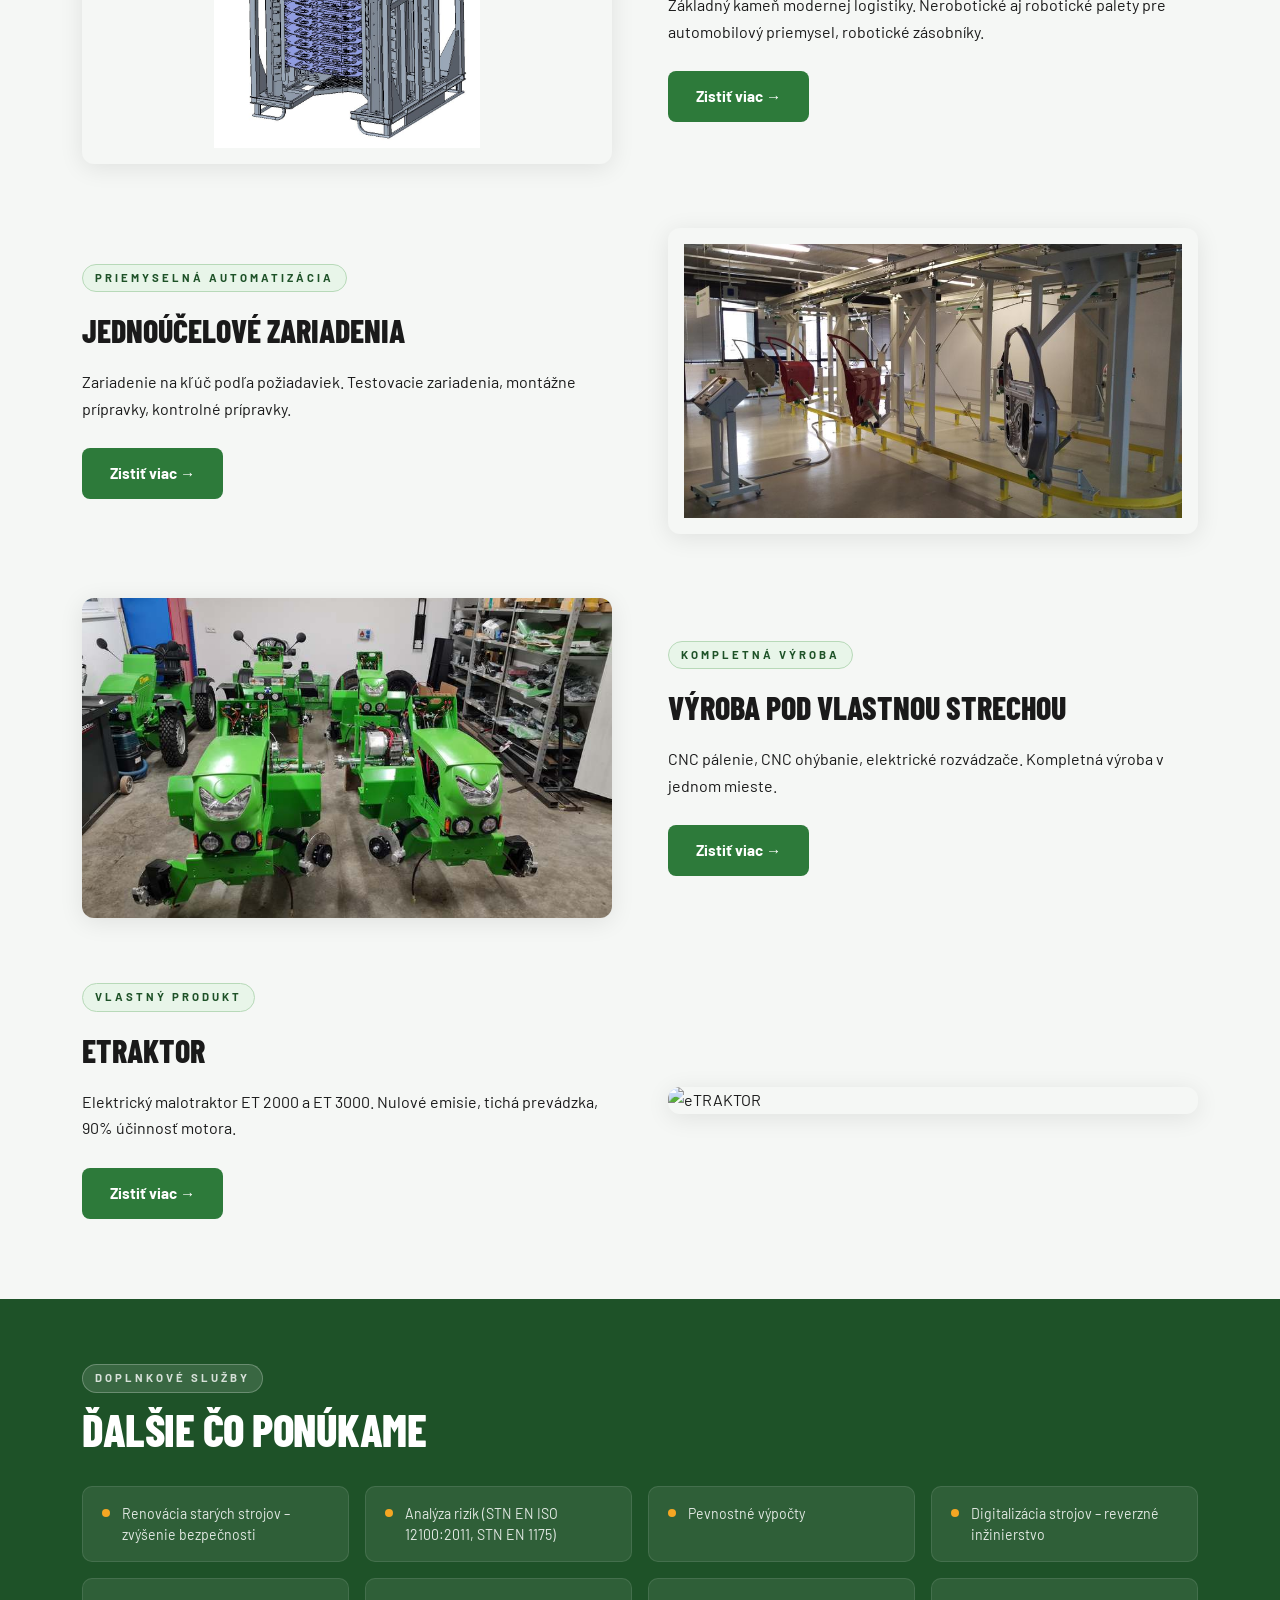
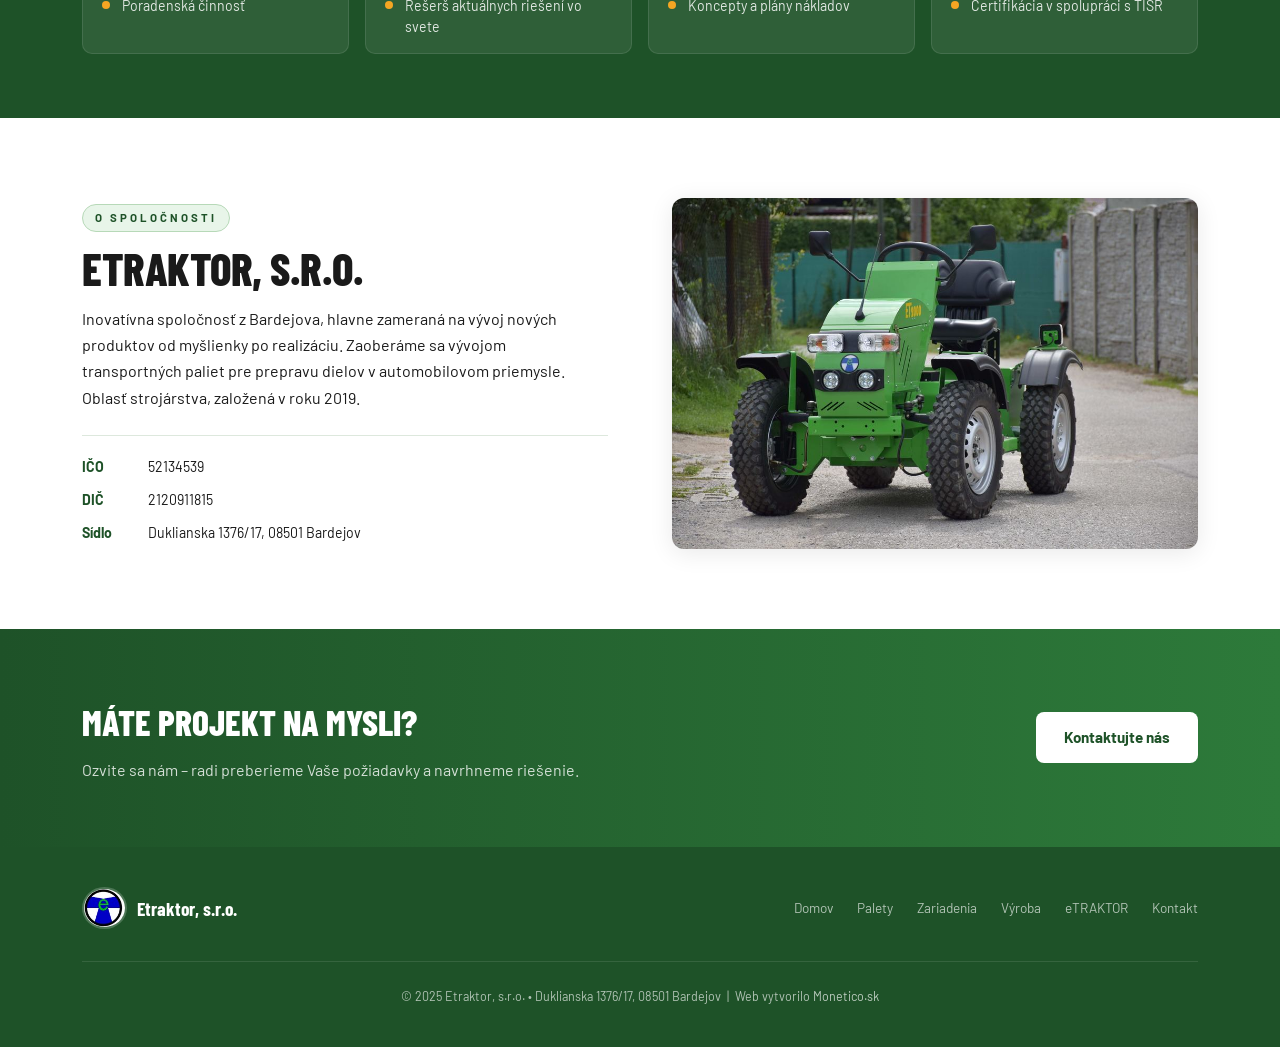
==== commit ae940cf8: "Add files via upload" ====
--- a/index.html
+++ b/index.html
@@ -1,23 +1,15 @@
-<!DOCTYPE html>
-<html lang="sk">
-<head>
+<!DOCTYPE html><html lang="sk"><head>
 <meta charset="UTF-8"/><meta name="viewport" content="width=device-width,initial-scale=1.0"/>
-<title>Etraktor, s.r.o. – Inovatívne riešenia v strojárstve</title>
-<meta name="description" content="Etraktor, s.r.o. Bardejov – transportné palety, jednoúčelové zariadenia, výroba, elektrický malotraktor ET 2000."/>
+<title>Domov – Etraktor, s.r.o.</title>
 <link rel="preconnect" href="https://fonts.googleapis.com"/>
 <link href="https://fonts.googleapis.com/css2?family=Barlow+Condensed:wght@400;600;700;800;900&family=Barlow:wght@300;400;500;600&display=swap" rel="stylesheet"/>
 <link rel="stylesheet" href="style.css"/>
-</head>
-<body>
-
-<nav id="mainNav"><div class="nav-inner">
-  <a href="index.html" class="nav-logo"><img src="images/logo.jpg" alt="Etraktor logo" class="nav-logo-img"/><span class="nav-logo-text">Etraktor<span class="nav-logo-sub">, s.r.o.</span></span></a>
-  <div class="nav-links"><a href="index.html" class="active">Domov</a><a href="palety.html">Transportné palety</a><a href="zariadenia.html">Jednoúčelové zariadenia</a><a href="vyroba.html">Výroba</a><a href="produkty.html">eTRAKTOR</a><a href="kontakt.html" class="nav-cta">Kontakt</a></div>
+</head><body><nav id="mainNav"><div class="nav-inner">
+  <a href="index.html" class="nav-logo"><img src="[data-uri]" alt="Etraktor logo" class="nav-logo-img"/><span class="nav-logo-text">Etraktor<span class="nav-logo-sub">, s.r.o.</span></span></a>
+  <div class="nav-links"><a href="index.html" class="active">Domov</a><a href="palety.html" >Transportné palety</a><a href="zariadenia.html" >Jednoúčelové zariadenia</a><a href="vyroba.html" >Výroba</a><a href="produkty.html" >eTRAKTOR</a><a href="kontakt.html" class="nav-cta">Kontakt</a></div>
   <button class="hamburger" onclick="toggleNav()"><span></span><span></span><span></span></button>
 </div></nav>
 <div class="mobile-menu" id="mobileMenu"><a href="index.html">Domov</a><a href="palety.html">Transportné palety</a><a href="zariadenia.html">Jednoúčelové zariadenia</a><a href="vyroba.html">Výroba</a><a href="produkty.html">eTRAKTOR</a><a href="kontakt.html">Kontakt</a></div>
-
-<!-- HERO -->
 <section class="hero">
   <div class="hero-bg" style="background-image:url('https://www.etraktor.sk/images/elektricky-malotraktor.jpg')"></div>
   <div class="hero-overlay"></div>
@@ -33,9 +25,7 @@
           <a href="kontakt.html" class="btn-outline">Kontaktujte nás</a>
         </div>
       </div>
-      <div>
-        <img src="https://www.etraktor.sk/images/elektricky-malotraktor.jpg" alt="Elektrický malotraktor ET 2000" class="hero-right-img"/>
-      </div>
+      <div><img src="https://www.etraktor.sk/images/elektricky-malotraktor.jpg" alt="ET 2000" class="hero-right-img"/></div>
     </div>
   </div>
   <div class="hero-stats-bar"><div class="container"><div class="hero-stats">
@@ -45,106 +35,69 @@
     <div class="hstat"><div class="hstat-val">TISR</div><div class="hstat-label">Certifikácia</div></div>
   </div></div></div>
 </section>
-
-<!-- REFERENCIE -->
-<section class="refs-section">
-  <div class="container">
-    <span class="tag">Naši partneri a referencie</span>
-    <div class="refs-logos">
-      <div class="ref-logo"><img src="images/image17.png" alt="Strojnícka fakulta TU Košice"/></div>
-      <div class="ref-logo"><img src="images/image18.png" alt="PIAFA Vyškov"/></div>
-      <div class="ref-logo"><img src="images/image19.png" alt="Žilinská Univerzita"/></div>
-      <div class="ref-logo"><img src="images/image20.png" alt="Referencia 4"/></div>
-      <div class="ref-logo"><img src="images/image21.png" alt="Referencia 5"/></div>
-      <div class="ref-logo"><img src="images/image22.png" alt="Referencia 6"/></div>
+<section class="refs-section"><div class="container"><span class="tag">Naši partneri a referencie</span><div class="refs-logos">
+    <div class="ref-logo"><img src="[data-uri]" alt="Strojnícka fakulta TU Košice"/></div>
+    <div class="ref-logo"><img src="[data-uri]" alt="PIAFA Vyškov"/></div>
+    <div class="ref-logo"><img src="[data-uri]" alt="Žilinská Univerzita"/></div>
+    <div class="ref-logo"><img src="[data-uri]" alt="Referencia 4"/></div>
+    <div class="ref-logo"><img src="[data-uri]" alt="Referencia 5"/></div>
+    <div class="ref-logo"><img src="[data-uri]" alt="Referencia 6"/></div>
+    </div></div></section>
+<section class="bg" style="padding:5rem 2rem;"><div class="container">
+  <span class="tag">Čo robíme</span>
+  <h2 class="section-title">Naše služby</h2>
+  <p class="section-desc">Komplexné riešenia od vývoja po realizáciu pre automobilový priemysel a ďalšie odvetvia.</p>
+  <div class="two-col" style="margin-bottom:4rem;">
+    <div><img src="[data-uri]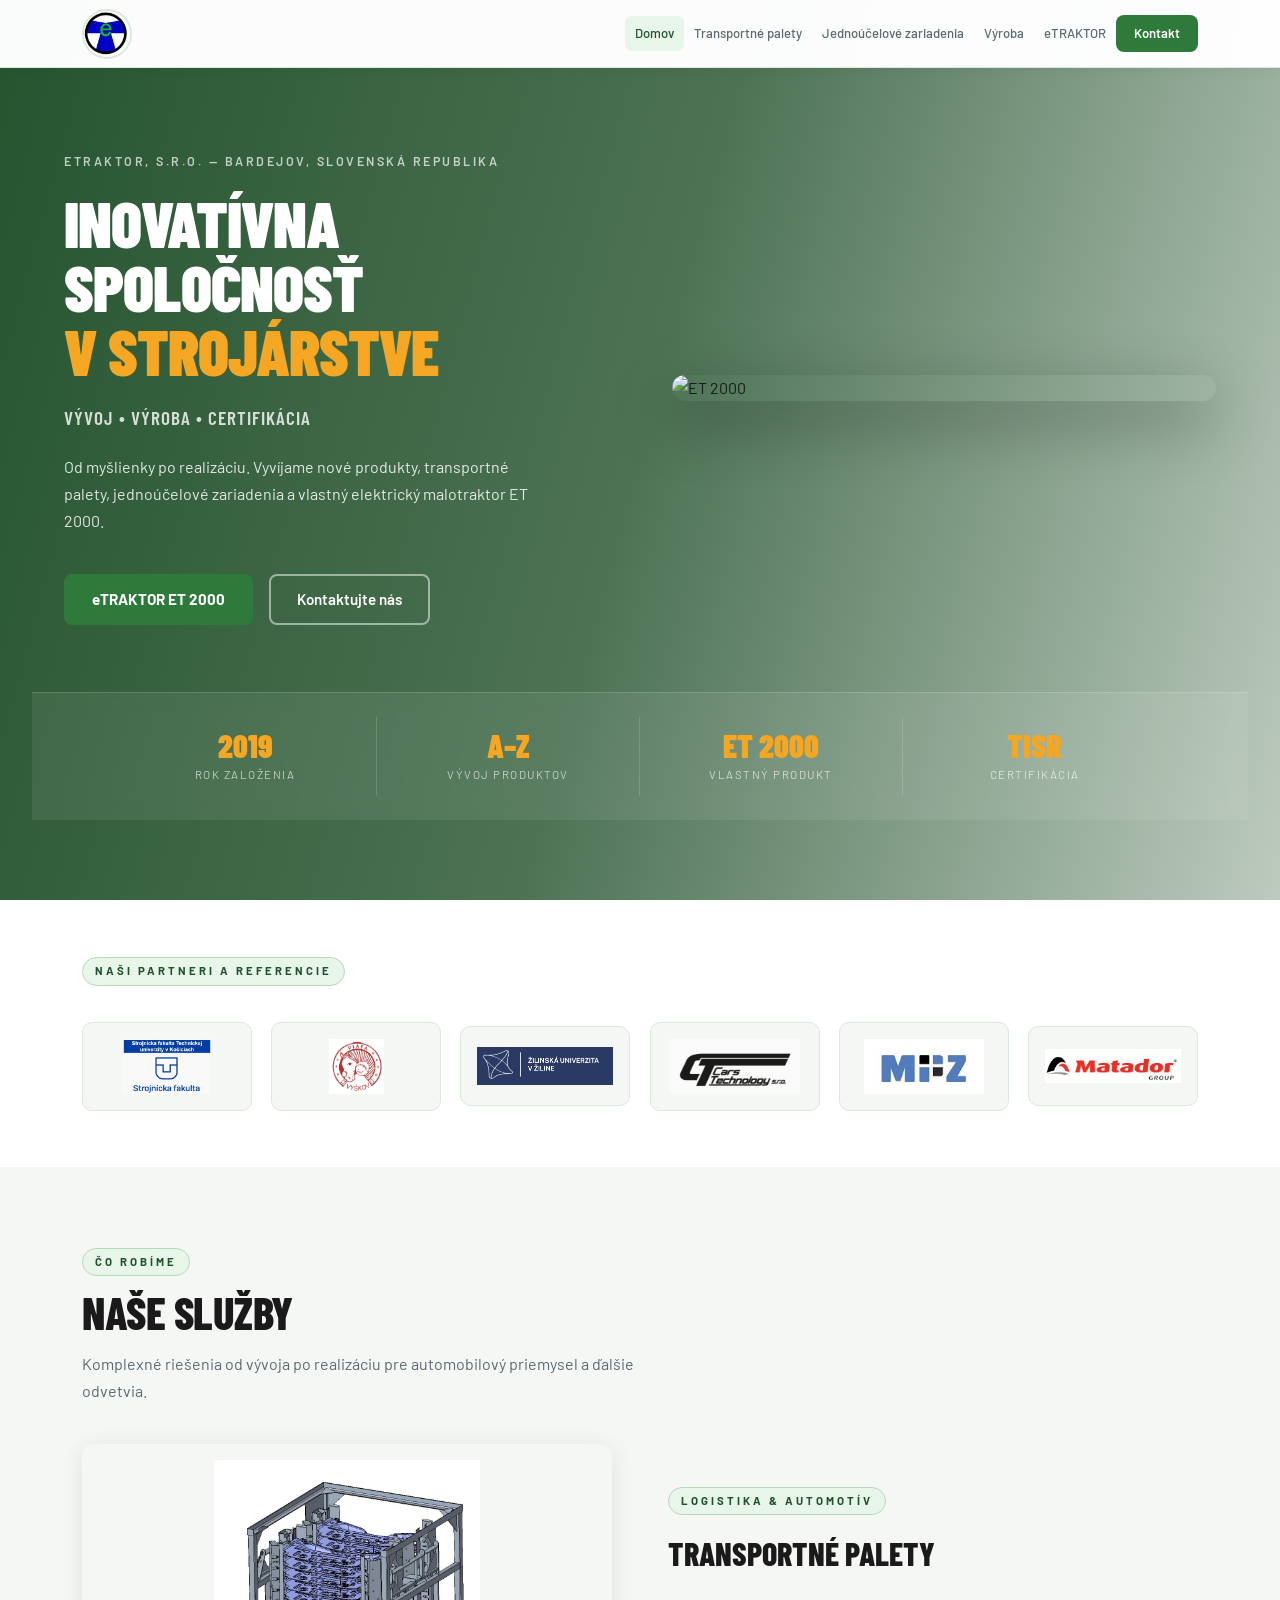
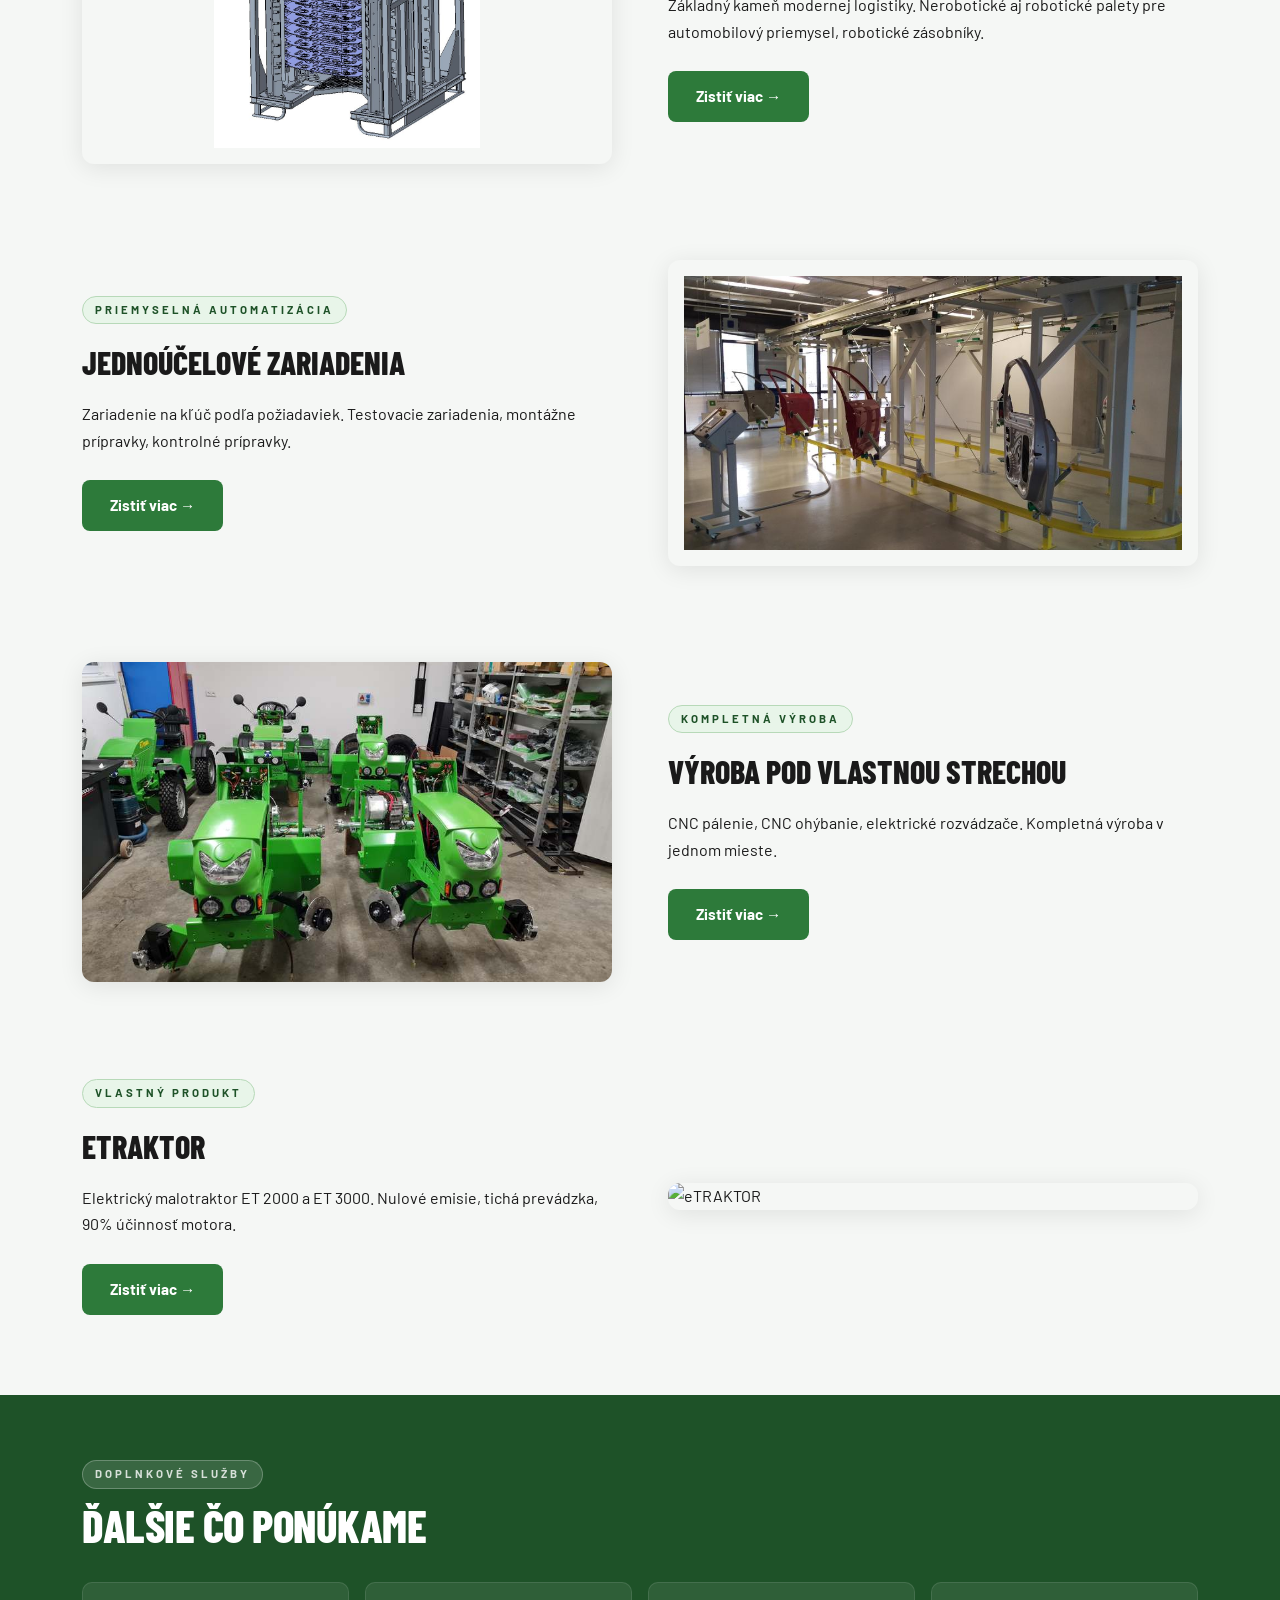
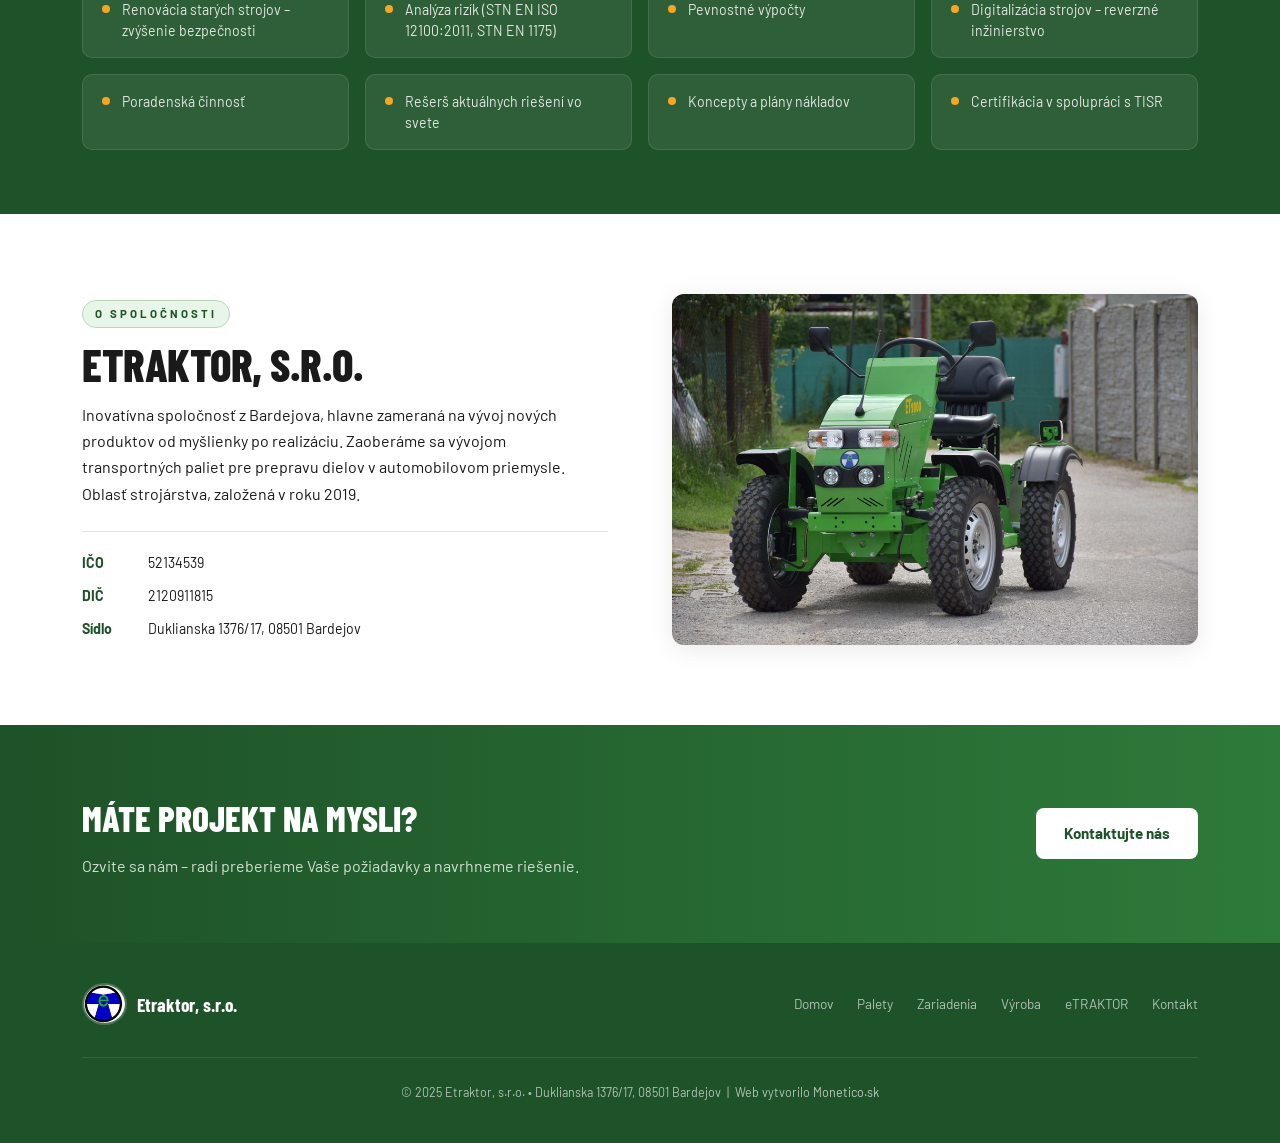
==== commit 90a5c4f8: "Add files via upload" ====
--- a/index.html
+++ b/index.html
@@ -5,7 +5,7 @@
 <link href="https://fonts.googleapis.com/css2?family=Barlow+Condensed:wght@400;600;700;800;900&family=Barlow:wght@300;400;500;600&display=swap" rel="stylesheet"/>
 <link rel="stylesheet" href="style.css"/>
 </head><body><nav id="mainNav"><div class="nav-inner">
-  <a href="index.html" class="nav-logo"><img src="[data-uri]" alt="Etraktor logo" class="nav-logo-img"/><span class="nav-logo-text">Etraktor<span class="nav-logo-sub">, s.r.o.</span></span></a>
+  <a href="index.html" class="nav-logo"><img src="[data-uri]" alt="Etraktor logo" class="nav-logo-img"/></a>
   <div class="nav-links"><a href="index.html" class="active">Domov</a><a href="palety.html" >Transportné palety</a><a href="zariadenia.html" >Jednoúčelové zariadenia</a><a href="vyroba.html" >Výroba</a><a href="produkty.html" >eTRAKTOR</a><a href="kontakt.html" class="nav-cta">Kontakt</a></div>
   <button class="hamburger" onclick="toggleNav()"><span></span><span></span><span></span></button>
 </div></nav>
@@ -47,15 +47,15 @@
   <span class="tag">Čo robíme</span>
   <h2 class="section-title">Naše služby</h2>
   <p class="section-desc">Komplexné riešenia od vývoja po realizáciu pre automobilový priemysel a ďalšie odvetvia.</p>
-  <div class="two-col" style="margin-bottom:4rem;">
+  <div class="two-col" style="margin-bottom:6rem;">
     <div><img src="[data-uri]" alt="Transportné palety" style="width:100%;border-radius:var(--radius);box-shadow:var(--shadow);cursor:pointer;max-height:320px;object-fit:contain;background:var(--bg);padding:1rem;" onclick="openLightbox(['[data-uri]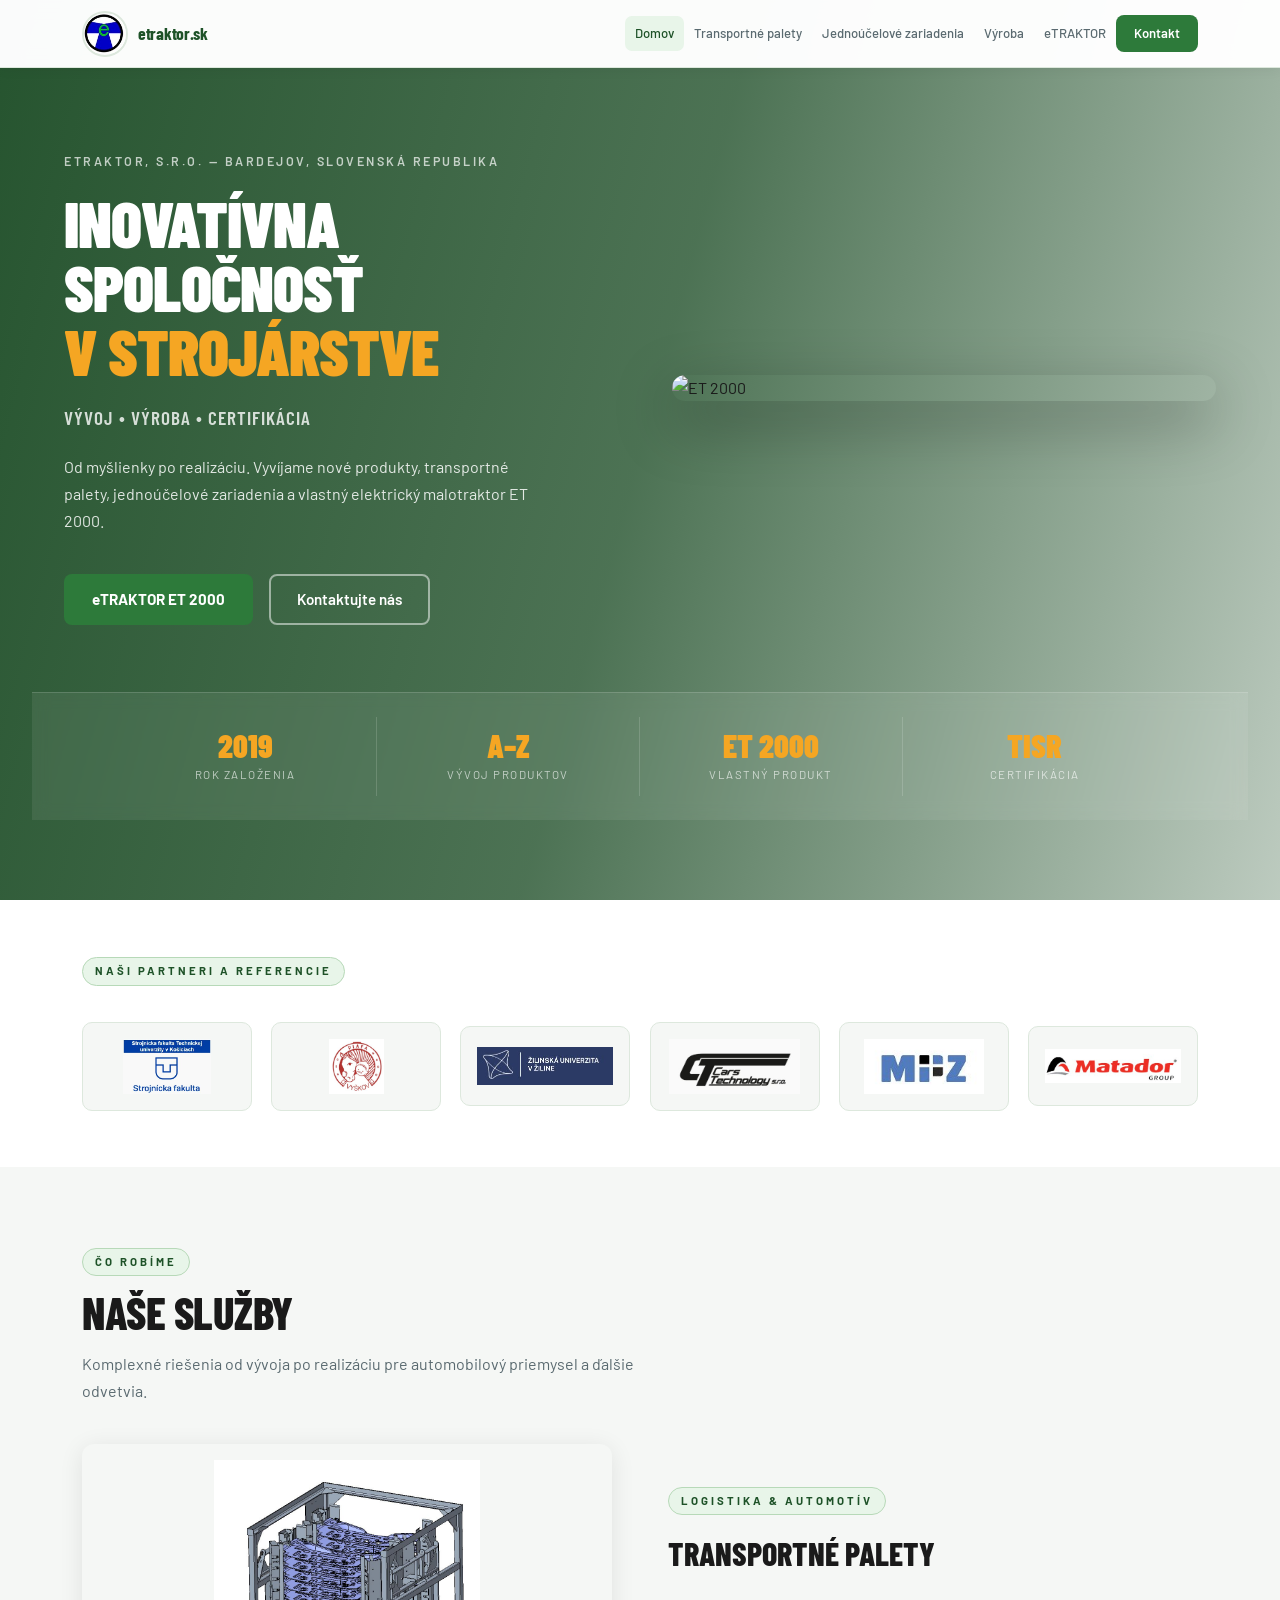
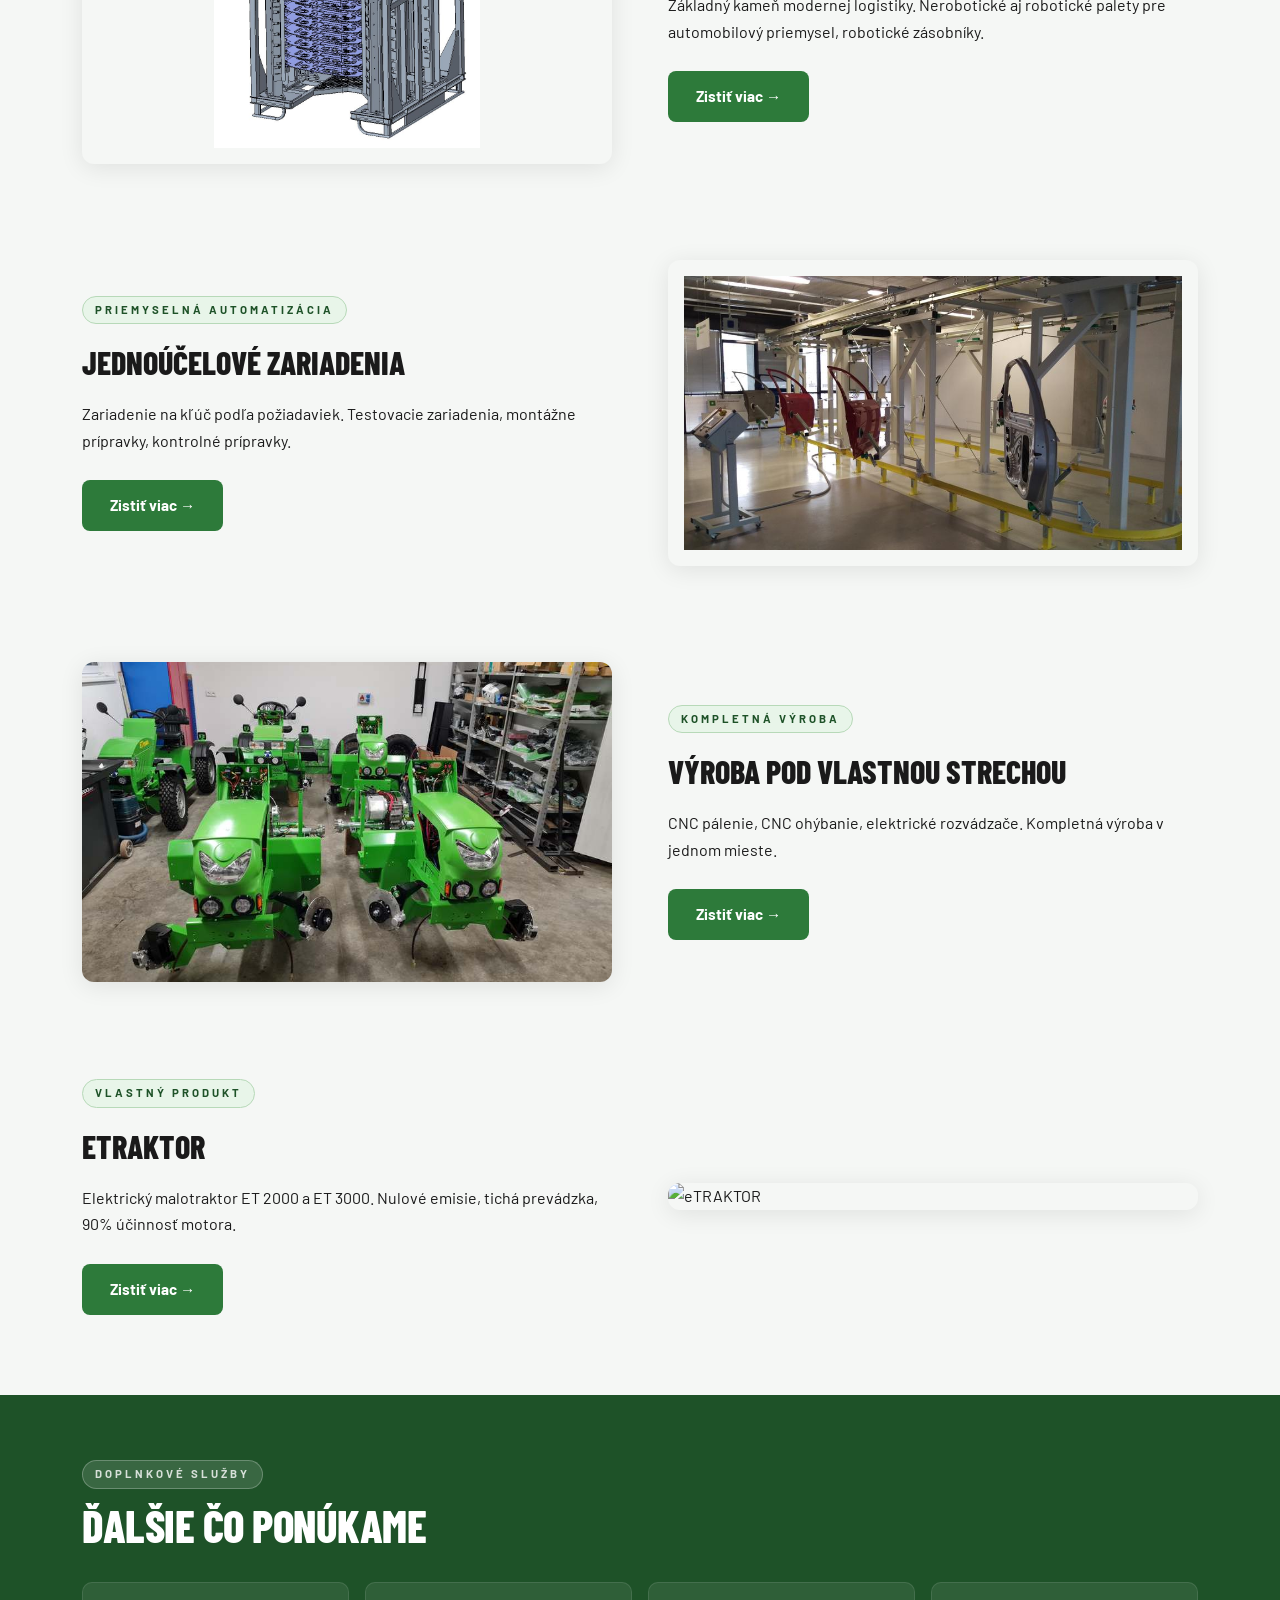
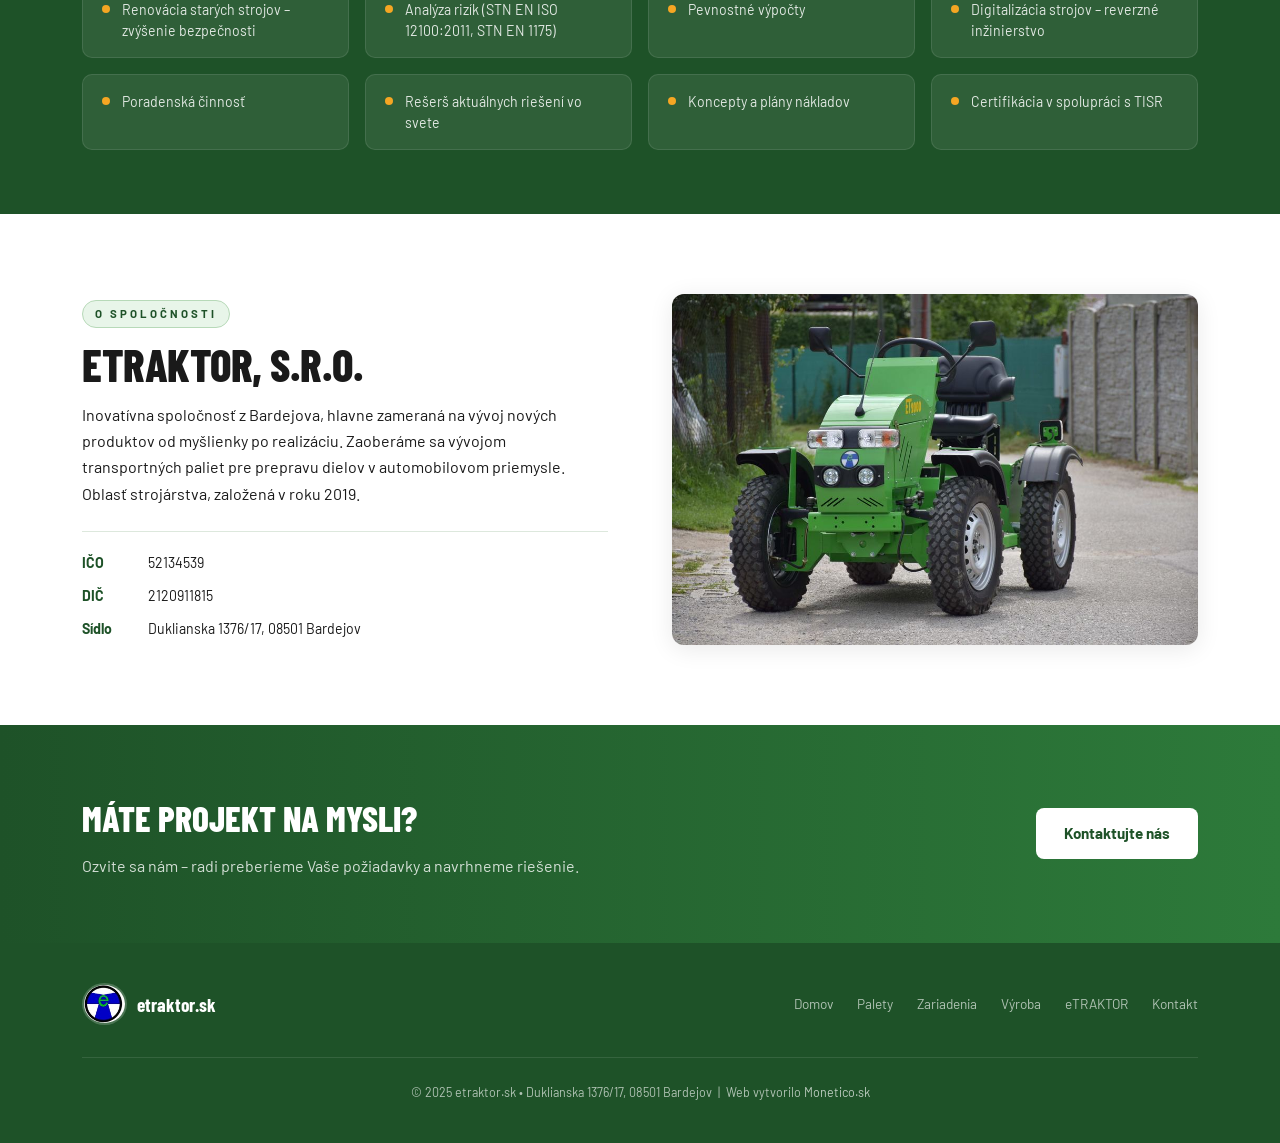
==== commit 8525ae7e: "Add files via upload" ====
--- a/index.html
+++ b/index.html
@@ -5,7 +5,9 @@
 <link href="https://fonts.googleapis.com/css2?family=Barlow+Condensed:wght@400;600;700;800;900&family=Barlow:wght@300;400;500;600&display=swap" rel="stylesheet"/>
 <link rel="stylesheet" href="style.css"/>
 </head><body><nav id="mainNav"><div class="nav-inner">
-  <a href="index.html" class="nav-logo"><img src="[data-uri]" alt="Etraktor logo" class="nav-logo-img"/></a>
+  <a href="index.html" class="nav-logo">
+    <img class="nav-logo-img" alt="etraktor.sk" src="[data-uri]" style="height:46px;width:46px;object-fit:contain;border-radius:50%;border:2px solid var(--border);"/><span class="nav-logo-sk" style="font-family:'Barlow Condensed',sans-serif;font-weight:700;font-size:1.1rem;color:var(--green-dark);letter-spacing:-0.3px;">etraktor.sk</span>
+  </a>
   <div class="nav-links"><a href="index.html" class="active">Domov</a><a href="palety.html" >Transportné palety</a><a href="zariadenia.html" >Jednoúčelové zariadenia</a><a href="vyroba.html" >Výroba</a><a href="produkty.html" >eTRAKTOR</a><a href="kontakt.html" class="nav-cta">Kontakt</a></div>
   <button class="hamburger" onclick="toggleNav()"><span></span><span></span><span></span></button>
 </div></nav>
@@ -96,8 +98,8 @@
   <a href="kontakt.html" class="btn-primary" style="background:white;color:var(--green-dark);">Kontaktujte nás</a>
 </div></div></section>
 <footer class="site-footer"><div class="container footer-inner">
-  <div class="footer-logo"><img src="[data-uri]" alt="logo" style="height:42px;border-radius:50%;border:2px solid rgba(255,255,255,0.2);"/><span>Etraktor, s.r.o.</span></div>
+  <div class="footer-logo"><img src="[data-uri]" alt="logo" style="height:42px;border-radius:50%;border:2px solid rgba(255,255,255,0.2);"/><span>etraktor.sk</span></div>
   <div class="footer-links"><a href="index.html">Domov</a><a href="palety.html">Palety</a><a href="zariadenia.html">Zariadenia</a><a href="vyroba.html">Výroba</a><a href="produkty.html">eTRAKTOR</a><a href="kontakt.html">Kontakt</a></div>
-  <div class="footer-copy">&copy; 2025 Etraktor, s.r.o. &bull; Duklianska 1376/17, 08501 Bardejov &nbsp;|&nbsp; Web vytvorilo <a href="https://monetico.sk" target="_blank" rel="noopener">Monetico.sk</a></div>
+  <div class="footer-copy">&copy; 2025 etraktor.sk &bull; Duklianska 1376/17, 08501 Bardejov &nbsp;|&nbsp; Web vytvorilo <a href="https://monetico.sk" target="_blank" rel="noopener">Monetico.sk</a></div>
 </div></footer><div class="lightbox" id="lightbox"><button class="lb-close" onclick="closeLb()">&#215;</button><button class="lb-arrow lb-prev" onclick="lbNav(-1)">&#8249;</button><img id="lbImg" src="" alt=""/><button class="lb-arrow lb-next" onclick="lbNav(1)">&#8250;</button><div class="lb-counter" id="lbCount"></div></div>
 <script src="nav.js"></script></body></html>
--- a/style.css
+++ b/style.css
@@ -312,3 +312,20 @@
 .vdot-active{background:var(--green-light);transform:scale(1.3);}
 @media(max-width:768px){.vslide{padding:0 54px;}.vslider-arrow{width:44px;height:44px;font-size:1.8rem;}}
 @media(max-width:480px){.vslide{padding:0 40px;}.vslider-arrow{width:36px;height:36px;}}
+
+/* NAV LOGO - etraktor.sk text */
+.nav-logo-text { display: none !important; }
+.nav-logo-sk {
+  font-family: 'Barlow Condensed', sans-serif;
+  font-weight: 700;
+  font-size: 1.1rem;
+  color: var(--green-dark);
+  letter-spacing: -0.3px;
+}
+.nav-logo-img {
+  height: 46px !important;
+  width: 46px !important;
+  object-fit: contain;
+  border-radius: 50%;
+  border: 2px solid var(--border);
+}
